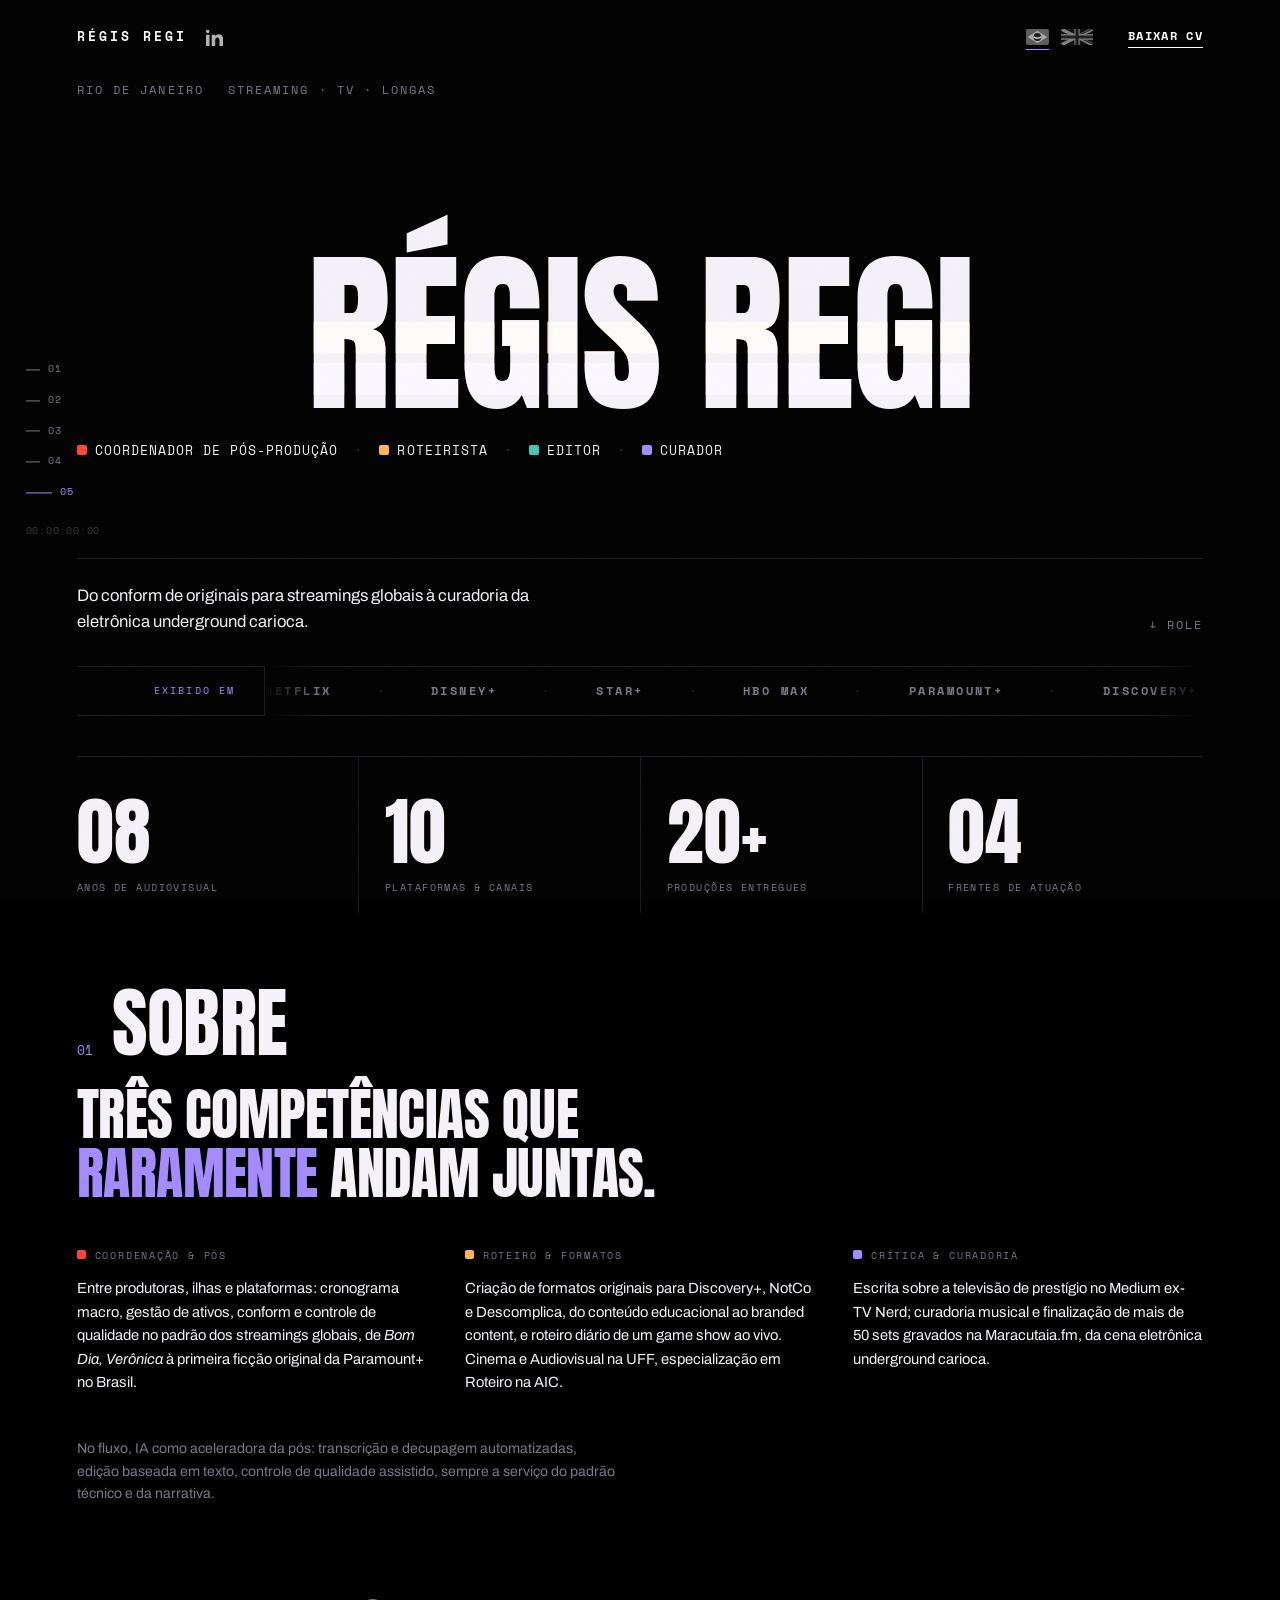
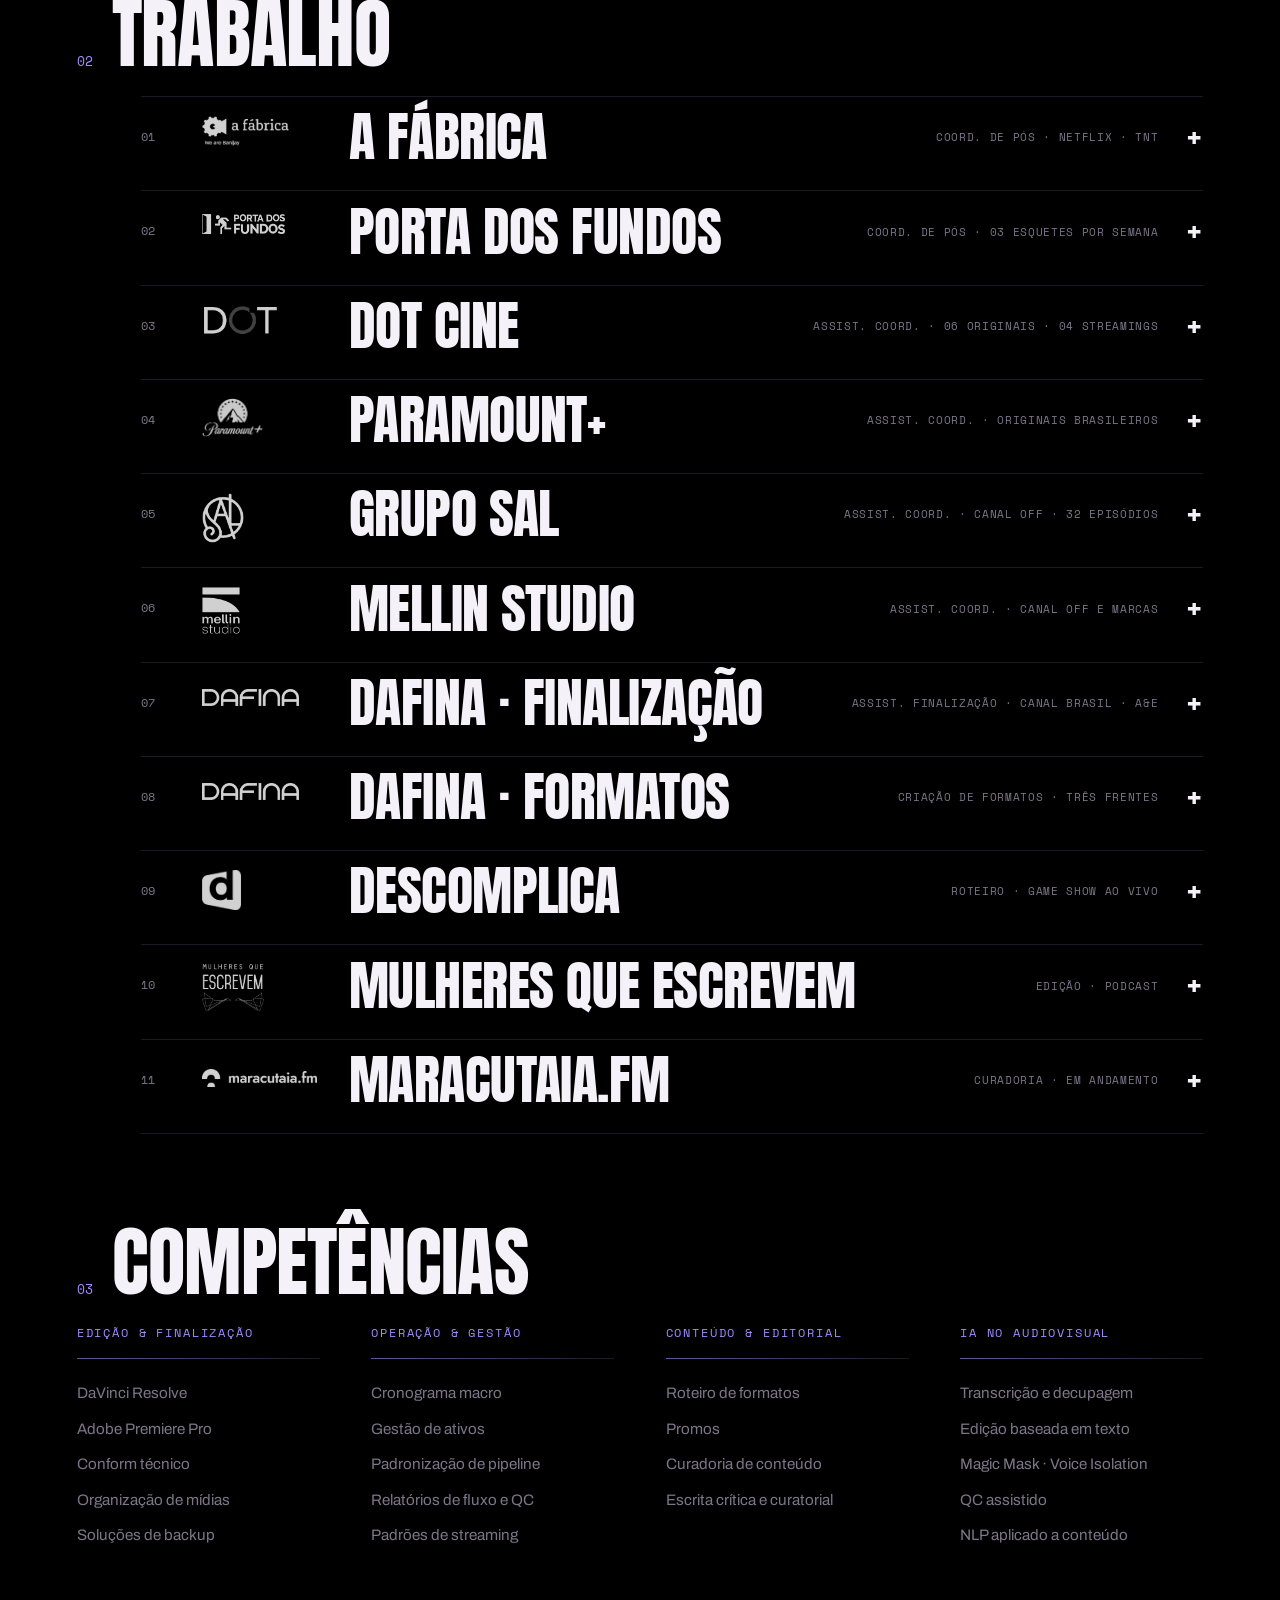
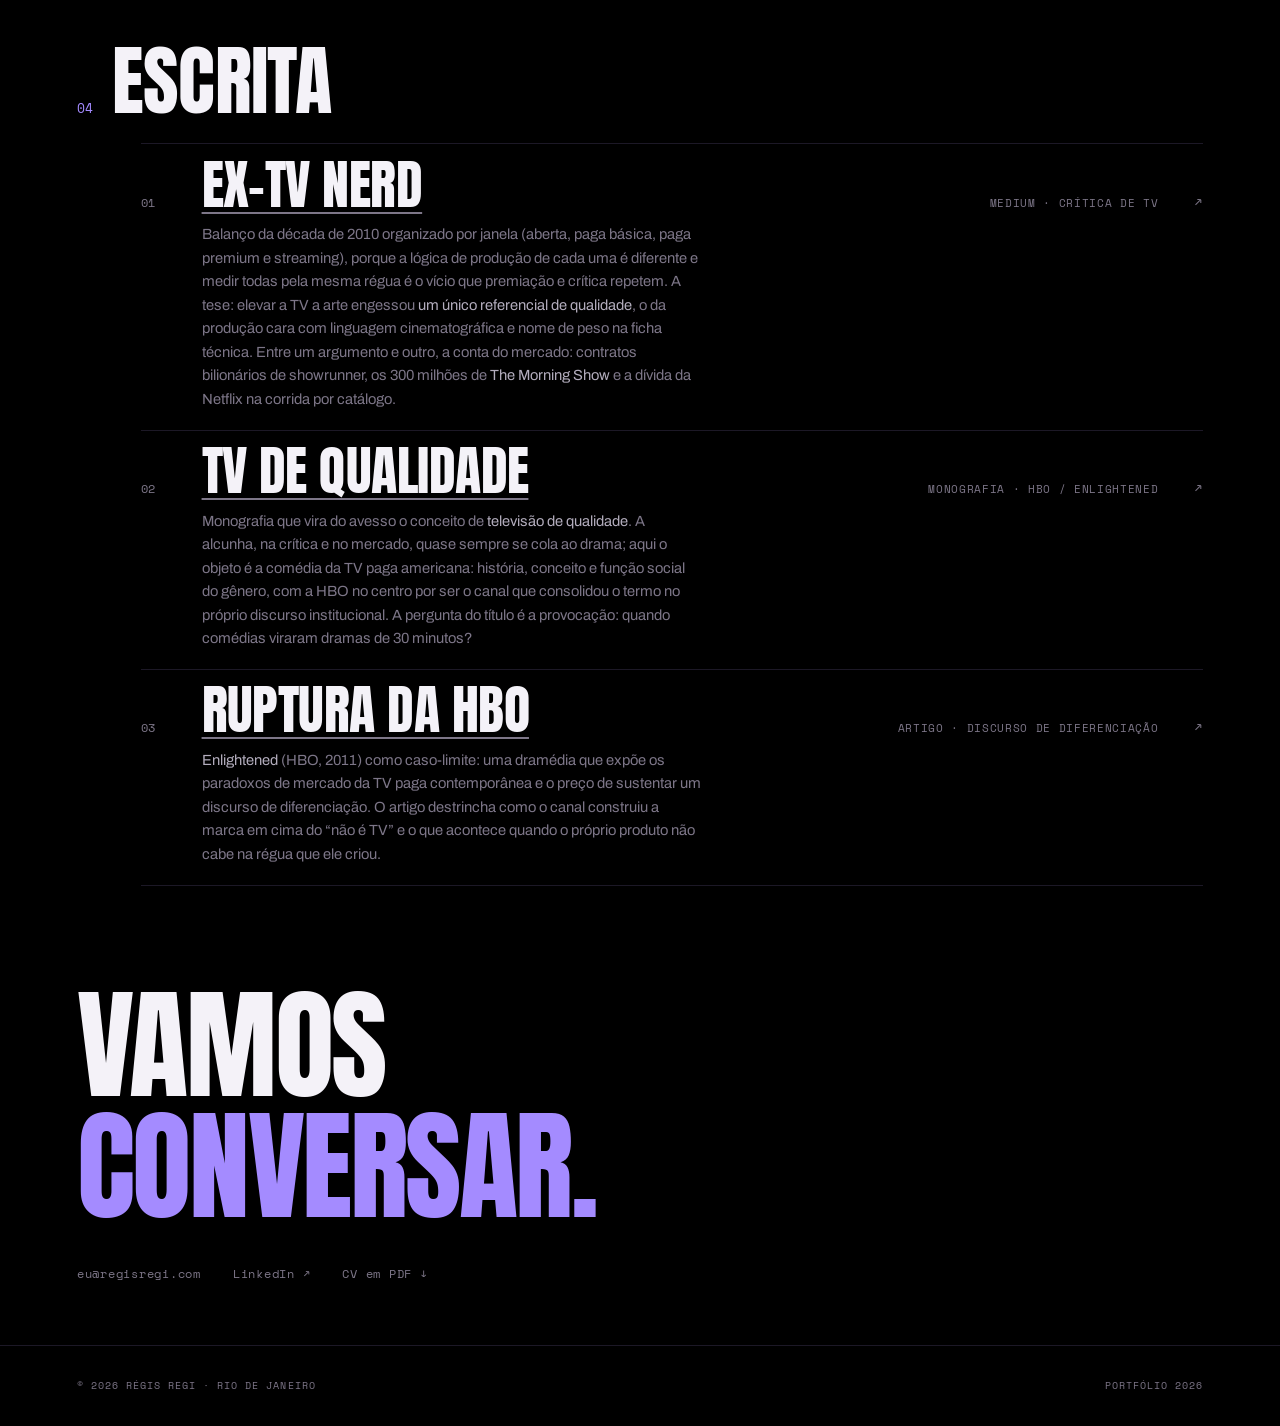
==== index.html @ 69f59828 "Créditos por título saem do site inteiro, celular incluído Segundo passo da decisão do dono: na publ" ====
<!DOCTYPE html>
<html lang="pt-BR">
<head>
  <meta charset="UTF-8">
  <meta name="viewport" content="width=device-width, initial-scale=1.0">
  <title>Régis Regi · Pós-Produção, Roteiro e Curadoria</title>
  <meta name="description" content="Régis Regi é coordenador de pós-produção, editor, roteirista e curador no Rio de Janeiro. Oito anos de audiovisual, com produções na Netflix, Disney+, Star+, HBO Max, Paramount+ e Porta dos Fundos.">
  <meta property="og:title" content="Régis Regi · Pós-Produção, Roteiro e Curadoria">
  <meta property="og:description" content="Oito anos de audiovisual entre streamings globais e projetos independentes. Coordenação de pós, roteiro de formatos, edição e curadoria.">
  <meta property="og:type" content="website">
  <meta property="og:url" content="https://regisregi.com/">
  <meta property="og:locale" content="pt_BR">
  <meta property="og:locale:alternate" content="en_US">
  <meta property="og:site_name" content="Régis Regi">
  <!-- Cartão social 1200x630 no desenho da casa (preto, nome em display, fio
       de acento, as quatro frentes). Absoluto e não relativo: quem consome
       og:image não resolve caminho relativo. A mesma imagem serve as duas
       línguas — é o nome, que não traduz. -->
  <meta property="og:image" content="https://regisregi.com/assets/og-regis-regi-2.jpg">
  <meta property="og:image:width" content="1200">
  <meta property="og:image:height" content="630">
  <meta property="og:image:alt" content="Régis Regi · coordenação de pós-produção, roteiro, edição e curadoria, Rio de Janeiro">
  <meta name="twitter:card" content="summary_large_image">
  <link rel="canonical" href="https://regisregi.com/">
  <link rel="alternate" hreflang="pt-BR" href="https://regisregi.com/">
  <link rel="alternate" hreflang="en" href="https://regisregi.com/en/">
  <link rel="alternate" hreflang="x-default" href="https://regisregi.com/">
  <meta name="theme-color" content="#000000">
  <link rel="icon" type="image/svg+xml" href="assets/favicon.svg">
  <link rel="preconnect" href="https://fonts.googleapis.com">
  <link rel="preconnect" href="https://fonts.gstatic.com" crossorigin>
  <link href="https://fonts.googleapis.com/css2?family=Anton&family=Archivo:wght@400;500;600;700&family=Space+Mono:wght@400;700&display=swap" rel="stylesheet">
  <link rel="stylesheet" href="css/tokens.css?v=16772c9d">
  <link rel="stylesheet" href="css/site.css?v=48ae9370">
  <!-- Google Analytics 4 (mesmo bloco em analise.html) -->
  <script async src="https://www.googletagmanager.com/gtag/js?id=G-R19SB2FGP1"></script>
  <script>
    window.dataLayer = window.dataLayer || [];
    function gtag(){dataLayer.push(arguments);}
    gtag('js', new Date());
    gtag('config', 'G-R19SB2FGP1');
  </script>
  <!-- Ficha de dados para os buscadores (schema.org). Não aparece na tela.
       @graph com três nós: o site, ESTA página e a pessoa.
       O @id da Person é o mesmo no en/index.html de propósito: diz ao Google
       que as duas páginas falam da mesma pessoa, e não de dois homônimos.
       Por isso Person.url é a home nas DUAS páginas — uma pessoa tem uma
       home só. Antes cada página declarava um url diferente sob o mesmo @id,
       e ao juntar os grafos saía uma pessoa com duas homepages em conflito.
       O que varia por página é mainEntityOfPage, que aponta para o nó WebPage
       local, e WebPage.about, que declara de quem o documento trata.
       inLanguage vive só no WebPage: no WebSite entraria em conflito entre os
       dois idiomas. Só afirmar aqui o que o site já afirma em texto. -->
  <script type="application/ld+json">
  {
    "@context": "https://schema.org",
    "@graph": [
      {
        "@type": "WebSite",
        "@id": "https://regisregi.com/#site",
        "url": "https://regisregi.com/",
        "name": "Régis Regi",
        "publisher": { "@id": "https://regisregi.com/#regis" }
      },
      {
        "@type": "WebPage",
        "@id": "https://regisregi.com/#pagina-pt",
        "url": "https://regisregi.com/",
        "name": "Régis Regi · Pós-Produção, Roteiro e Curadoria",
        "inLanguage": "pt-BR",
        "isPartOf": { "@id": "https://regisregi.com/#site" },
        "about": { "@id": "https://regisregi.com/#regis" }
      },
      {
        "@type": "Person",
        "@id": "https://regisregi.com/#regis",
        "name": "Régis Regi",
        "alternateName": "Regis Regi",
        "givenName": "Régis",
        "familyName": "Regi",
        "url": "https://regisregi.com/",
        "mainEntityOfPage": { "@id": "https://regisregi.com/#pagina-pt" },
        "email": "eu@regisregi.com",
        "jobTitle": ["Coordenador de Pós-Produção", "Roteirista", "Editor", "Curador"],
        "description": "Coordenador de pós-produção, roteirista, editor e curador no Rio de Janeiro, com oito anos de audiovisual entre streamings globais e projetos independentes.",
        "address": {
          "@type": "PostalAddress",
          "addressLocality": "Rio de Janeiro",
          "addressRegion": "RJ",
          "addressCountry": "BR"
        },
        "knowsLanguage": ["pt-BR", "en"],
        "knowsAbout": [
          "Pós-produção audiovisual",
          "Roteiro",
          "Edição",
          "Curadoria de conteúdo",
          "Crítica de televisão"
        ],
        "sameAs": [
          "https://www.linkedin.com/in/regisregi",
          "https://extvnerd.medium.com/"
        ]
      }
    ]
  }
  </script>
  <script>document.documentElement.classList.add("js")</script>
</head>
<body>
  <a class="skip" href="#trabalho">Pular para o trabalho</a>
  <div class="grain" aria-hidden="true"></div>

  <nav class="rail" aria-label="Índice de cenas">
    <a href="#sobre" data-sec="sobre">01</a>
    <a href="#trabalho" data-sec="trabalho">02</a>
    <a href="#competencias" data-sec="competencias">03</a>
    <a href="#escrita" data-sec="escrita">04</a>
    <a href="#contato" data-sec="contato">05</a>
    <!-- playhead: js/site.js faz o timecode correr com a rolagem -->
    <span class="rail-tc mono" aria-hidden="true">00:00:00:00</span>
  </nav>

  <header class="top">
    <div class="top-start">
      <a class="wm" href="#top">Régis Regi</a>
      <a class="social" href="https://www.linkedin.com/in/regisregi/" target="_blank" rel="noopener"><svg viewBox="0 0 24 24" aria-hidden="true" focusable="false"><path d="M4.98 3.5a2.5 2.5 0 1 1-5 0 2.5 2.5 0 0 1 5 0ZM5 8H0v16h5V8Zm7.98 0H8.02v16h4.97v-8.4c0-4.67 6.03-5.05 6.03 0V24h4.99V13.87c0-7.88-8.93-7.6-11.02-3.72V8Z"/></svg><span class="visually-hidden">LinkedIn de Régis Regi</span></a>
    </div>
    <div class="top-end">
      <!-- seletor de idioma: as duas bandeiras sempre na tela. Bandeira é
           país, não idioma — por isso cada botão leva o nome do idioma em
           texto para leitor de tela; o desenho é atalho visual, não a
           informação. -->
      <div class="lang" role="group" aria-label="Idioma"><span class="lang-bt is-on" aria-current="true"><svg class="flag" viewBox="0 0 30 21" aria-hidden="true" focusable="false"><rect width="30" height="21" fill="#009C3B"/><path d="M15 2.3 27.7 10.5 15 18.7 2.3 10.5Z" fill="#FFDF00"/><circle cx="15" cy="10.5" r="5.1" fill="#002776"/><clipPath id="bandeira-br"><circle cx="15" cy="10.5" r="5.1"/></clipPath><path d="M9 9.6Q15 14.6 21 9.6" fill="none" stroke="#fff" stroke-width="1.7" clip-path="url(#bandeira-br)"/></svg><span class="visually-hidden">Português · página atual</span></span><a class="lang-bt" href="en/" hreflang="en" lang="en"><svg class="flag" viewBox="0 0 60 30" aria-hidden="true" focusable="false"><clipPath id="bandeira-uk"><path d="M30 15h30v15zv15H30zH0V15zV0h30z"/></clipPath><path d="M0 0v30h60V0z" fill="#012169"/><path d="M0 0 60 30M60 0 0 30" stroke="#fff" stroke-width="6"/><path d="M0 0 60 30M60 0 0 30" clip-path="url(#bandeira-uk)" stroke="#C8102E" stroke-width="4"/><path d="M30 0v30M0 15h60" stroke="#fff" stroke-width="10"/><path d="M30 0v30M0 15h60" stroke="#C8102E" stroke-width="6"/></svg><span class="visually-hidden">English</span></a></div>
      <a class="cv" href="assets/RE_GIS_REGI_PORTFOLIO_CV_2026.pdf" download>Baixar CV</a>
    </div>
  </header>

  <main id="top">

    <!-- HERO -->
    <section class="hero" aria-label="Abertura">
      <div class="hero-eyebrow">
        <span class="mono">Rio de Janeiro</span>
        <span class="mono">Streaming · TV · Longas</span>
      </div>
      <!-- o espaço entre os dois .ln é obrigatório e NÃO aparece na tela: os
           dois spans são display:block, então o nó de texto entre eles não é
           renderizado. Sem ele o texto extraído do h1 sai "RégisRegi", colado,
           e o buscador não encontra o nome próprio no título principal da
           página — que é o sinal mais forte que existe para quem procura por
           "Régis Regi". Vale para o h2 do contato pelo mesmo motivo. -->
      <h1 class="hero-name"><span class="ln" data-txt="Régis">Régis</span> <span class="ln" data-txt="Regi">Regi</span></h1>

      <p class="hero-roles">
        <span><span class="dot dot-coord" aria-hidden="true"></span>Coordenador de Pós-Produção</span>
        <span class="sep" aria-hidden="true">·</span>
        <span><span class="dot dot-roteiro" aria-hidden="true"></span>Roteirista</span>
        <span class="sep" aria-hidden="true">·</span>
        <span><span class="dot dot-edicao" aria-hidden="true"></span>Editor</span>
        <span class="sep" aria-hidden="true">·</span>
        <span><span class="dot dot-curadoria" aria-hidden="true"></span>Curador</span>
      </p>

      <div class="hero-foot">
        <p>Do conform de originais para streamings globais à curadoria da eletrônica underground carioca.</p>
        <span class="mono hero-scroll">↓ Role</span>
      </div>

      <div class="marcas">
        <span class="marcas-rot" aria-hidden="true">Exibido em</span>
        <div class="marcas-faixa">
          <!-- cada canal leva à subseção de Trabalho mais relevante para ele:
               data-alvo é o id do painel, e js/site.js abre a linha e rola até
               lá. Sem JS o href leva à seção de Trabalho inteira, degradação
               honesta. Os quatro streamings globais caem no painel da DOT,
               que é o trabalho de originais para essas plataformas. A cópia
               do laço é decorativa (aria-hidden) e sai do teclado com
               tabindex="-1", senão o Tab visitaria cada canal duas vezes. -->
          <div class="marcas-trilho" role="list" aria-label="Plataformas e canais onde o trabalho foi exibido">
            <ul>
              <li><a href="#trabalho" data-alvo="p-dot">Netflix</a></li><li><a href="#trabalho" data-alvo="p-dot">Disney+</a></li><li><a href="#trabalho" data-alvo="p-dot">Star+</a></li><li><a href="#trabalho" data-alvo="p-dot">HBO Max</a></li><li><a href="#trabalho" data-alvo="p-para">Paramount+</a></li>
              <li><a href="#trabalho" data-alvo="p-dafinaf">Discovery+</a></li><li><a href="#trabalho" data-alvo="p-dafinae">A&amp;E</a></li><li><a href="#trabalho" data-alvo="p-dafinae">Canal Brasil</a></li><li><a href="#trabalho" data-alvo="p-mellin">Canal OFF</a></li><li><a href="#trabalho" data-alvo="p-fabrica">TNT</a></li><li><a href="#trabalho" data-alvo="p-porta">Porta dos Fundos</a></li>
            </ul>
            <ul aria-hidden="true">
              <li><a href="#trabalho" data-alvo="p-dot" tabindex="-1">Netflix</a></li><li><a href="#trabalho" data-alvo="p-dot" tabindex="-1">Disney+</a></li><li><a href="#trabalho" data-alvo="p-dot" tabindex="-1">Star+</a></li><li><a href="#trabalho" data-alvo="p-dot" tabindex="-1">HBO Max</a></li><li><a href="#trabalho" data-alvo="p-para" tabindex="-1">Paramount+</a></li>
              <li><a href="#trabalho" data-alvo="p-dafinaf" tabindex="-1">Discovery+</a></li><li><a href="#trabalho" data-alvo="p-dafinae" tabindex="-1">A&amp;E</a></li><li><a href="#trabalho" data-alvo="p-dafinae" tabindex="-1">Canal Brasil</a></li><li><a href="#trabalho" data-alvo="p-mellin" tabindex="-1">Canal OFF</a></li><li><a href="#trabalho" data-alvo="p-fabrica" tabindex="-1">TNT</a></li><li><a href="#trabalho" data-alvo="p-porta" tabindex="-1">Porta dos Fundos</a></li>
            </ul>
          </div>
        </div>
      </div>
    </section>

    <!-- ESTATÍSTICAS -->
    <div class="stats-band" aria-label="Panorama">
      <dl class="stats">
        <div class="stat"><dt>Anos de audiovisual</dt><dd>08</dd></div>
        <div class="stat"><dt>Plataformas &amp; canais</dt><dd>10</dd></div>
        <div class="stat"><dt>Produções entregues</dt><dd>20+</dd></div>
        <div class="stat"><dt>Frentes de atuação</dt><dd>04</dd></div>
      </dl>
    </div>

    <!-- 01 SOBRE -->
    <section id="sobre">
      <div class="head cut"><span class="n">01</span><h2>Sobre</h2></div>
      <div class="about cut">
        <p class="sobre-lede">Três competências que <em>raramente</em> andam juntas.</p>
        <div class="sobre-tres">
          <div class="sobre-bloco">
            <p class="sobre-rotulo"><span class="dot dot-coord" aria-hidden="true"></span>Coordenação &amp; pós</p>
            <p>Entre produtoras, ilhas e plataformas: cronograma macro, gestão de ativos, conform e controle de qualidade no padrão dos streamings globais, de <i>Bom Dia, Verônica</i> à primeira ficção original da Paramount+ no Brasil.</p>
          </div>
          <div class="sobre-bloco">
            <p class="sobre-rotulo"><span class="dot dot-roteiro" aria-hidden="true"></span>Roteiro &amp; formatos</p>
            <p>Criação de formatos originais para Discovery+, NotCo e Descomplica, do conteúdo educacional ao branded content, e roteiro diário de um game show ao vivo. Cinema e Audiovisual na UFF, especialização em Roteiro na AIC.</p>
          </div>
          <div class="sobre-bloco">
            <p class="sobre-rotulo"><span class="dot dot-curadoria" aria-hidden="true"></span>Crítica &amp; curadoria</p>
            <p>Escrita sobre a televisão de prestígio no Medium ex-TV Nerd; curadoria musical e finalização de mais de 50 sets gravados na Maracutaia.fm, da cena eletrônica underground carioca.</p>
          </div>
        </div>
        <p class="rest">No fluxo, IA como aceleradora da pós: transcrição e decupagem automatizadas, edição baseada em texto, controle de qualidade assistido, sempre a serviço do padrão técnico e da narrativa.</p>
      </div>
    </section>

    <!-- 02 TRABALHO -->
    <section id="trabalho">
      <div class="head cut"><span class="n">02</span><h2>Trabalho</h2></div>
      <ul class="work cut">

        <li class="row">
          <span class="row-idx">01</span>
          <span class="row-marca" style="--otica:.69" aria-hidden="true"><img src="assets/posters/marcas/a-fabrica.png" alt="" loading="lazy" decoding="async"></span>
          <button class="row-name" aria-expanded="false" aria-controls="p-fabrica">A Fábrica</button>
          <span class="row-meta">Coord. de Pós · Netflix · TNT</span>
          <span class="row-plus" aria-hidden="true"></span>
          <div class="panel" id="p-fabrica"><div><div class="panel-inner">
            <div class="peca">
              <span class="peca-indice" aria-hidden="true">01</span>
              <p class="peca-topo">Coordenação de pós · série e longas</p>
              <div class="peca-cabeca">
                <h3>Do cronograma<br>à entrega final</h3>
              </div>
              <div class="peca-corpo">
                <div class="peca-texto">
                  <p class="peca-lede">Coordenei o ciclo inteiro de pós de <strong>quatro produções</strong> entre série e longa, incluindo <strong>A Estranha na Cama</strong> (Netflix) e <strong>Galera FC</strong> (TNT), do planejamento à entrega final. Respondi pela viabilidade técnica e financeira de cada projeto: cronograma macro, orçamento, análise de desvio e realocação de recurso, com pipeline e gestão de ativos padronizados entre a produção executiva e as áreas técnicas.</p>
                  <ul class="peca-ficha">
                    <li><b>04</b> produções</li>
                    <li><b>Série</b> e longas</li>
                  </ul>
                </div>
                <div class="peca-visual">
                  <div class="sheet">
            <figure><a href="https://www.youtube.com/watch?v=bZp_isvYVZc" target="_blank" rel="noopener" data-embed="yt" data-id="bZp_isvYVZc"><img src="assets/posters/galera-fc.jpg" alt="Pôster de Galera FC" loading="lazy" decoding="async"></a><figcaption>Galera FC</figcaption></figure>
            <figure><a href="https://www.youtube.com/watch?v=LvlqcTjahDE" target="_blank" rel="noopener" data-embed="yt" data-id="LvlqcTjahDE"><img src="assets/posters/agentes-muito-especiais.jpg" alt="Pôster de Agentes Muito Especiais" loading="lazy" decoding="async"></a><figcaption>Agentes Muito Especiais</figcaption></figure>
            <figure class="mute"><img src="assets/posters/temporada-de-bonus.jpg" alt="Pôster de Temporada de Bônus" loading="lazy" decoding="async"><figcaption>Temporada de Bônus</figcaption></figure>
            <figure class="mute"><img src="assets/posters/a-estranha-na-cama.jpg" alt="Pôster de A Estranha na Cama" loading="lazy" decoding="async"><figcaption>A Estranha na Cama</figcaption></figure>
            </div>
                </div>
              </div>
            </div>
                </div>
              </div>
            </div>
          </div></div></div>
        </li>

        <li class="row">
          <span class="row-idx">02</span>
          <span class="row-marca" style="--otica:.65" aria-hidden="true"><img src="assets/posters/marcas/porta-dos-fundos.png" alt="" loading="lazy" decoding="async"></span>
          <button class="row-name" aria-expanded="false" aria-controls="p-porta">Porta dos Fundos</button>
          <span class="row-meta">Coord. de Pós · 03 esquetes por semana</span>
          <span class="row-plus" aria-hidden="true"></span>
          <div class="panel" id="p-porta"><div><div class="panel-inner">
            <div class="peca peca--lado">
              <span class="peca-indice" aria-hidden="true">02</span>
              <p class="peca-topo">Coordenação de pós-produção · humor semanal</p>
              <div class="peca-cabeca">
                <h3>Linha de produção<br>do humor</h3>
              </div>
              <div class="peca-corpo">
                <div class="peca-texto">
                  <p class="peca-lede">Conduzi a operação que colocava <strong>três esquetes novas no ar por semana</strong>, para múltiplas plataformas, em alta demanda e prazo crítico: <strong>edição, motion e finalização rodando em paralelo</strong>, alocação de horas por equipe e processo padronizado entre criação, produção e pós. Os relatórios de fluxo e de controle de qualidade que montei sustentaram as decisões de capacidade produtiva.</p>
                  <ul class="peca-ficha">
                    <li><b>03</b> entregas por semana</li>
                    <li><b>Multiplataforma</b></li>
                  </ul>
                </div>
                <div class="peca-visual">
                  <!-- televisão: o mesmo desenho do favicon (tubo com antenas)
                       virado moldura. A antena e o gabinete são pseudo-elementos;
                       o clique continua sendo o <a> de sempre, com data-embed. -->
                  <div class="tv">
                    <span class="tv-antena" aria-hidden="true"></span>
                    <figure class="tv-tubo">
                      <a href="https://www.youtube.com/watch?v=h26072NTKvQ" target="_blank" rel="noopener" data-embed="yt" data-id="h26072NTKvQ">
                        <img src="assets/posters/porta-esquete.jpg" alt="Frame da esquete Dia da Mulher, do Porta dos Fundos" loading="lazy" decoding="async">
                        <span class="tv-varre" aria-hidden="true"></span>
                        <span class="tv-play" aria-hidden="true"></span>
                      </a>
                      <figcaption><span class="tv-luz" aria-hidden="true"></span>Dia da Mulher<span class="tv-canal">No ar</span></figcaption>
                    </figure>
                  </div>
                </div>
              </div>
              <div class="peca-maquina">
                <ol class="peca-fluxo">
                    <li><span class="no" aria-hidden="true"></span><span>Roteiro</span></li>
                    <li><span class="no" aria-hidden="true"></span><span>Gravação</span></li>
                    <li><span class="no" aria-hidden="true"></span><span>Edição</span></li>
                    <li><span class="no" aria-hidden="true"></span><span>Pós</span></li>
                    <li><span class="no" aria-hidden="true"></span><span>No ar</span></li>
                  </ol>
              </div>
            </div>
          </div></div></div>
        </li>

        <li class="row">
          <span class="row-idx">03</span>
          <span class="row-marca" style="--otica:.73" aria-hidden="true"><img src="assets/posters/marcas/dot.png" alt="" loading="lazy" decoding="async"></span>
          <button class="row-name" aria-expanded="false" aria-controls="p-dot">DOT Cine</button>
          <span class="row-meta">Assist. Coord. · 06 originais · 04 streamings</span>
          <span class="row-plus" aria-hidden="true"></span>
          <div class="panel" id="p-dot"><div><div class="panel-inner">
            <div class="peca">
              <span class="peca-indice" aria-hidden="true">03</span>
              <p class="peca-topo">Assistência de coordenação · streamings globais</p>
              <div class="peca-cabeca">
                <h3>Originais para<br>streaming global</h3>
              </div>
              <div class="peca-corpo">
                <div class="peca-texto">
                  <p class="peca-lede">Geri o fluxo de materiais e entregáveis de <strong>seis produções</strong> para <strong>Netflix, Disney+, Star+ e HBO Max</strong>, sob padrão técnico internacional e prazo rígido. Fui a interlocução entre produtoras, ilhas de edição e plataformas, antecipando gargalo em projeto multiepisódico e respondendo pelo conform técnico de cada especificação.</p>
                  <ul class="peca-ficha">
                    <li><b>06</b> produções</li>
                    <li><b>04</b> plataformas globais</li>
                  </ul>
                </div>
                <div class="peca-visual">
                  <div class="sheet">
            <figure><a href="https://www.youtube.com/watch?v=4oDn5TBJA84" target="_blank" rel="noopener" data-embed="yt" data-id="4oDn5TBJA84"><img src="assets/posters/bom-dia-veronica.jpg" alt="Pôster de Bom Dia, Verônica" loading="lazy" decoding="async"></a><figcaption>Bom Dia, Verônica</figcaption></figure>
            <figure><a href="https://www.youtube.com/watch?v=q9xURvz3fCM" target="_blank" rel="noopener" data-embed="yt" data-id="q9xURvz3fCM"><img src="assets/posters/a-magia-de-aruna.jpg" alt="Pôster de A Magia de Aruna" loading="lazy" decoding="async"></a><figcaption>A Magia de Aruna</figcaption></figure>
            <figure><a href="https://www.youtube.com/watch?v=isSQESXVgQ4" target="_blank" rel="noopener" data-embed="yt" data-id="isSQESXVgQ4"><img src="assets/posters/desejos-sa.jpg" alt="Pôster de Desejos S.A." loading="lazy" decoding="async"></a><figcaption>Desejos S.A.</figcaption></figure>
            <figure><a href="https://www.youtube.com/watch?v=HggZDpcmeO4" target="_blank" rel="noopener" data-embed="yt" data-id="HggZDpcmeO4"><img src="assets/posters/o-lado-bom-de-ser-traida.jpg" alt="Pôster de O Lado Bom de Ser Traída" loading="lazy" decoding="async"></a><figcaption>O Lado Bom de Ser Traída</figcaption></figure>
            <figure><a href="https://www.youtube.com/watch?v=TDi4yirmR00" target="_blank" rel="noopener" data-embed="yt" data-id="TDi4yirmR00"><img src="assets/posters/luva-de-pedreiro.jpg" alt="Pôster de Luva de Pedreiro" loading="lazy" decoding="async"></a><figcaption>Luva de Pedreiro</figcaption></figure>
            <figure><a href="https://www.youtube.com/watch?v=zvDnxmhlc9Y" target="_blank" rel="noopener" data-embed="yt" data-id="zvDnxmhlc9Y"><img src="assets/posters/isabella-o-caso-nardoni.jpg" alt="Pôster de Isabella: o Caso Nardoni" loading="lazy" decoding="async"></a><figcaption>Isabella: o Caso Nardoni</figcaption></figure>
            </div>
                </div>
              </div>
            </div>
                </div>
              </div>
            </div>
          </div></div></div>
        </li>

        <li class="row">
          <span class="row-idx">04</span>
          <span class="row-marca" style="--otica:.89" aria-hidden="true"><img src="assets/posters/marcas/paramount.png" alt="" loading="lazy" decoding="async"></span>
          <button class="row-name" aria-expanded="false" aria-controls="p-para">Paramount+</button>
          <span class="row-meta">Assist. Coord. · originais brasileiros</span>
          <span class="row-plus" aria-hidden="true"></span>
          <div class="panel" id="p-para"><div><div class="panel-inner">
            <div class="peca">
              <span class="peca-indice" aria-hidden="true">04</span>
              <p class="peca-topo">Assistência de coordenação · originais brasileiros</p>
              <div class="peca-cabeca">
                <h3>A primeira ficção<br>original da Paramount+</h3>
              </div>
              <div class="peca-corpo">
                <div class="peca-texto">
                  <p class="peca-lede">Em <strong>As Seguidoras</strong>, primeira produção original de ficção da Paramount+ no Brasil, conformei materiais em todas as etapas da pós e supervisionei a criação e a integração das telas de dispositivos, elemento dramático central da série. Em <strong>Coração Suburbano</strong>, documental estrelado por Rafael Portugal, organizei e conformei materiais e padronizei as entregas dentro do prazo da plataforma.</p>
                  <ul class="peca-ficha">
                    <li><b>02</b> produções</li>
                    <li><b>Paramount+</b> Brasil</li>
                  </ul>
                </div>
                <div class="peca-visual">
                  <div class="sheet">
            <figure><a href="https://www.youtube.com/watch?v=8ZNqLAqp_Y8" target="_blank" rel="noopener" data-embed="yt" data-id="8ZNqLAqp_Y8"><img src="assets/posters/as-seguidoras.jpg" alt="Pôster de As Seguidoras" loading="lazy" decoding="async"></a><figcaption>As Seguidoras</figcaption></figure>
            <figure><a href="https://www.youtube.com/watch?v=HC9PjbCKTT0" target="_blank" rel="noopener" data-embed="yt" data-id="HC9PjbCKTT0"><img src="assets/posters/coracao-suburbano.jpg" alt="Pôster de Coração Suburbano" loading="lazy" decoding="async"></a><figcaption>Coração Suburbano</figcaption></figure>
            </div>
                </div>
              </div>
            </div>
                </div>
              </div>
            </div>
          </div></div></div>
        </li>

        <li class="row">
          <span class="row-idx">05</span>
          <span class="row-marca" style="--otica:1.15" aria-hidden="true"><img src="assets/posters/marcas/grupo-sal.png" alt="" loading="lazy" decoding="async"></span>
          <button class="row-name" aria-expanded="false" aria-controls="p-gruposal">Grupo Sal</button>
          <span class="row-meta">Assist. Coord. · Canal OFF · 32 episódios</span>
          <span class="row-plus" aria-hidden="true"></span>
          <div class="panel" id="p-gruposal"><div><div class="panel-inner">
            <div class="peca">
              <span class="peca-indice" aria-hidden="true">05</span>
              <p class="peca-topo">Assistência de coordenação · Canal OFF</p>
              <div class="peca-cabeca">
                <h3>Episódio a episódio,<br>no padrão do canal</h3>
              </div>
              <div class="peca-corpo">
                <div class="peca-texto">
                  <p class="peca-lede">Organizei e supervisionei a pós de <strong>quatro séries do Canal OFF</strong>, 32 episódios entre documental e lifestyle, alinhando prazo, equipe e entrega ao padrão do canal e sustentando a coesão técnica e narrativa episódio a episódio.</p>
                  <ul class="peca-ficha">
                    <li><b>04</b> séries do Canal OFF</li>
                    <li><b>32</b> episódios</li>
                  </ul>
                </div>
                <div class="peca-visual">
                  <div class="sheet">
            <figure><a href="https://www.instagram.com/reel/DCkTfXAx_Wl/" target="_blank" rel="noopener" data-embed="ig" data-id="reel/DCkTfXAx_Wl"><img src="assets/posters/e-tudo-delas.jpg" alt="Pôster de É Tudo Delas" loading="lazy" decoding="async"></a><figcaption>É Tudo Delas</figcaption></figure>
            <figure><a href="https://www.instagram.com/p/DPMf_8aDmNV/" target="_blank" rel="noopener" data-embed="ig" data-id="p/DPMf_8aDmNV"><img src="assets/posters/ninguem-me-domina.jpg" alt="Pôster de Ninguém Me Domina" loading="lazy" decoding="async"></a><figcaption>Ninguém Me Domina</figcaption></figure>
            <figure><a href="https://www.instagram.com/mellinstudio.br/reel/DPkCyBqEtCL/" target="_blank" rel="noopener" data-embed="ig" data-id="reel/DPkCyBqEtCL"><img src="assets/posters/historias-do-coletivo.jpg" alt="Pôster de Histórias do Coletivo" loading="lazy" decoding="async"></a><figcaption>Histórias do Coletivo</figcaption></figure>
            <figure><a href="https://www.instagram.com/p/DQEdCi7jiX0/" target="_blank" rel="noopener" data-embed="ig" data-id="p/DQEdCi7jiX0"><img src="assets/posters/por-tras-do-desafio.jpg" alt="Pôster de Por Trás do Desafio" loading="lazy" decoding="async"></a><figcaption>Por Trás do Desafio</figcaption></figure>
            </div>
                </div>
              </div>
            </div>
                </div>
              </div>
            </div>
          </div></div></div>
        </li>

        <li class="row">
          <span class="row-idx">06</span>
          <span class="row-marca" style="--otica:1.08" aria-hidden="true"><img src="assets/posters/marcas/mellin.png" alt="" loading="lazy" decoding="async"></span>
          <button class="row-name" aria-expanded="false" aria-controls="p-mellin">Mellin Studio</button>
          <span class="row-meta">Assist. Coord. · Canal OFF e marcas</span>
          <span class="row-plus" aria-hidden="true"></span>
          <div class="panel" id="p-mellin"><div><div class="panel-inner">
            <div class="peca">
              <span class="peca-indice" aria-hidden="true">06</span>
              <p class="peca-topo">Assistência de coordenação de pós-produção · Canal OFF</p>
              <div class="peca-cabeca">
                <h3>Padrão de canal,<br>ritmo de agência</h3>
              </div>
              <div class="peca-corpo">
                <div class="peca-texto">
                  <p class="peca-lede">Respondi pelo fluxo de pós das séries documentais e dos programas lifestyle do <strong>Canal OFF</strong>: prazo, alocação de equipe e entrega dentro do padrão técnico do canal. Em paralelo, conduzi a edição e a finalização das campanhas da agência para <strong>Banco C6</strong>, <strong>Cerveja Praya</strong> e <strong>Brasil Surfe Clube</strong>, com gestão de ativos e controle de processo.</p>
                  <ul class="peca-ficha">
                    <li><b>Séries documentais</b> e lifestyle</li>
                    <li><b>Campanhas</b> de marca</li>
                  </ul>
                </div>
                <div class="peca-visual">
                  <!-- PROTÓTIPO: as três marcas como entregas em andamento, cada
                       uma com a régua de status da pós rodando embaixo, defasadas
                       de um terço de ciclo (css: .peca-entregas) -->
                  <div class="peca-entregas">
                    <p class="peca-entregas-cab"><span>Organização de fluxo</span><span><b>03</b> campanhas em paralelo</span></p>
                    <ul>
                      <li class="entrega" style="--f:0s">
                        <span class="entrega-palco"><span class="entrega-logo" role="img" aria-label="Banco C6" style="--logo:url('/assets/posters/marcas/c6.png');aspect-ratio:892/186"></span></span>
                        <span class="entrega-fila" aria-hidden="true"><b style="--k:0">Ingest</b><b style="--k:1">Conversão</b><b style="--k:2">Organização</b><b style="--k:3">Conform</b><b style="--k:4">V1</b><b style="--k:5">Aprovação</b><b class="final">Online</b></span>
                      </li>
                      <li class="entrega alta" style="--f:-4s">
                        <span class="entrega-palco"><span class="entrega-logo" role="img" aria-label="Cerveja Praya" style="--logo:url('/assets/posters/marcas/praya.png');aspect-ratio:262/320"></span></span>
                        <span class="entrega-fila" aria-hidden="true"><b style="--k:0">Ingest</b><b style="--k:1">Conversão</b><b style="--k:2">Organização</b><b style="--k:3">Conform</b><b style="--k:4">V1</b><b style="--k:5">Aprovação</b><b class="final">Online</b></span>
                      </li>
                      <li class="entrega alta" style="--f:-8s">
                        <span class="entrega-palco"><span class="entrega-logo" role="img" aria-label="Brasil Surfe Clube" style="--logo:url('/assets/posters/marcas/bsc.png');aspect-ratio:488/320"></span></span>
                        <span class="entrega-fila" aria-hidden="true"><b style="--k:0">Ingest</b><b style="--k:1">Conversão</b><b style="--k:2">Organização</b><b style="--k:3">Conform</b><b style="--k:4">V1</b><b style="--k:5">Aprovação</b><b class="final">Online</b></span>
                      </li>
                    </ul>
                  </div>
                </div>
              </div>
            </div>
          </div></div></div>
        </li>

        <li class="row">
          <span class="row-idx">07</span>
          <span class="row-marca" style="--otica:.76" aria-hidden="true"><img src="assets/posters/marcas/dafina.png" alt="" loading="lazy" decoding="async"></span>
          <button class="row-name" aria-expanded="false" aria-controls="p-dafinae">Dafina · Finalização</button>
          <span class="row-meta">Assist. Finalização · Canal Brasil · A&amp;E</span>
          <span class="row-plus" aria-hidden="true"></span>
          <div class="panel" id="p-dafinae"><div><div class="panel-inner">
            <div class="peca">
              <span class="peca-indice" aria-hidden="true">07</span>
              <p class="peca-topo">Assistência de finalização e roteiro · Canal Brasil e A&amp;E</p>
              <div class="peca-cabeca">
                <h3>Finalização técnica,<br>refino de roteiro</h3>
              </div>
              <div class="peca-corpo">
                <div class="peca-texto">
                  <p class="peca-lede">Nas séries <strong>302</strong> e <strong>502</strong>, do Canal Brasil, preparei e finalizei tecnicamente os episódios sustentando a consistência visual e narrativa entre temporadas, e escrevi promos e conteúdo digital para redes. Em <strong>Era de Ouro</strong>, da A&amp;E, apoiei a finalização e colaborei no refinamento de roteiro e edição em parceria com o Omelete.</p>
                  <ul class="peca-ficha">
                    <li><b>03</b> produções</li>
                    <li><b>Canal Brasil</b> · A&amp;E</li>
                  </ul>
                </div>
                <div class="peca-visual">
                  <div class="sheet">
            <figure><a href="https://www.youtube.com/playlist?list=PLeN4eLs3ScfCBxwSvJLfvS7eYRyJUZ6id" target="_blank" rel="noopener" data-embed="yt-list" data-id="PLeN4eLs3ScfCBxwSvJLfvS7eYRyJUZ6id" data-start="0"><img src="assets/posters/serie-302.jpg" alt="Pôster de Série 302" loading="lazy" decoding="async"></a><figcaption>Série 302</figcaption></figure>
            <figure><a href="https://www.youtube.com/playlist?list=PLeN4eLs3ScfCBxwSvJLfvS7eYRyJUZ6id" target="_blank" rel="noopener" data-embed="yt-list" data-id="PLeN4eLs3ScfCBxwSvJLfvS7eYRyJUZ6id" data-start="3"><img src="assets/posters/serie-502.jpg" alt="Pôster de Série 502" loading="lazy" decoding="async"></a><figcaption>Série 502</figcaption></figure>
            <figure><a href="https://www.youtube.com/playlist?list=PLeN4eLs3ScfCU5ZhM3XQBPJQpcydHrGg6" target="_blank" rel="noopener" data-embed="yt-list" data-id="PLeN4eLs3ScfCU5ZhM3XQBPJQpcydHrGg6"><img src="assets/posters/era-de-ouro.jpg" alt="Pôster de Era de Ouro: O Nascimento dos Super-Heróis" loading="lazy" decoding="async"></a><figcaption>Era de Ouro</figcaption></figure>
            </div>
                </div>
              </div>
            </div>
                </div>
              </div>
            </div>
          </div></div></div>
        </li>

        <li class="row">
          <span class="row-idx">08</span>
          <span class="row-marca" style="--otica:.76" aria-hidden="true"><img src="assets/posters/marcas/dafina.png" alt="" loading="lazy" decoding="async"></span>
          <button class="row-name" aria-expanded="false" aria-controls="p-dafinaf">Dafina · Formatos</button>
          <span class="row-meta">Criação de formatos · três frentes</span>
          <span class="row-plus" aria-hidden="true"></span>
          <div class="panel" id="p-dafinaf"><div><div class="panel-inner">
            <div class="peca">
              <span class="peca-indice" aria-hidden="true">08</span>
              <p class="peca-topo">Roteiro de formatos · Discovery+, NotCo e Descomplica</p>
              <div class="peca-cabeca">
                <h3><em>Três</em> frentes,<br>três públicos</h3>
              </div>
              <div class="peca-corpo">
                <div class="peca-texto">
                  <p class="peca-lede">Na mesma produtora onde comecei na assistência de finalização, passei a desenvolver e escrever formatos originais em três frentes, cada uma com público e régua editorial diferentes: conteúdo pedagógico com meta de retenção no <strong>Descomplica</strong>, narrativa de marca na <strong>NotCo</strong> e expansão de portfólio digital no <strong>Discovery+</strong>.</p>
                  <ul class="peca-ficha">
                    <li><b>Desenvolvimento</b> e roteiro</li>
                    <li><b>03</b> frentes</li>
                  </ul>
                </div>
                <div class="peca-visual">
                  <ul class="peca-frentes">
                    <li>
                      <span class="num" aria-hidden="true">01</span>
                      <img src="assets/posters/marcas/descomplica.png" alt="Descomplica" loading="lazy" decoding="async">
                      <span class="fio" aria-hidden="true"></span>
                      <b>Descomplica</b>
                      <p>Conteúdo pedagógico traduzido em linguagem audiovisual, com foco na retenção do público estudantil.</p>
                    </li>
                    <li>
                      <span class="num" aria-hidden="true">02</span>
                      <img src="assets/posters/marcas/notco.png" alt="NotCo" loading="lazy" decoding="async">
                      <span class="fio" aria-hidden="true"></span>
                      <b>NotCo</b>
                      <p>Alimentação, tecnologia e branding articulados numa única narrativa de marca.</p>
                    </li>
                    <li>
                      <span class="num" aria-hidden="true">03</span>
                      <img src="assets/posters/marcas/discovery.png" alt="Discovery+" loading="lazy" decoding="async">
                      <span class="fio" aria-hidden="true"></span>
                      <b>Discovery+</b>
                      <p>Formatos alinhados à linha editorial do canal dentro do ambiente de streaming.</p>
                    </li>
                  </ul>
                </div>
              </div>
            </div>
          </div></div></div>
        </li>

        <li class="row">
          <span class="row-idx">09</span>
          <span class="row-marca" style="--otica:.94" aria-hidden="true"><img src="assets/posters/marcas/descomplica.png" alt="" loading="lazy" decoding="async"></span>
          <button class="row-name" aria-expanded="false" aria-controls="p-desco">Descomplica</button>
          <span class="row-meta">Roteiro · game show ao vivo</span>
          <span class="row-plus" aria-hidden="true"></span>
          <div class="panel" id="p-desco"><div><div class="panel-inner">
            <div class="peca">
              <span class="peca-indice" aria-hidden="true">09</span>
              <p class="peca-topo">Roteiro diário · game show ao vivo</p>
              <div class="peca-cabeca">
                <h3>Dez segundos<br>para responder</h3>
              </div>
              <div class="peca-corpo">
                <div class="peca-texto">
                  <p class="peca-lede">Escrevi o <strong>Dez Segundos</strong> todo dia: dez perguntas, dez segundos por resposta, três alternativas. Estrutura de episódio, questões e interações desenhadas para o ritmo do ao vivo e para transformar conteúdo de estudo em entretenimento na reta final do ENEM.</p>
                  <ul class="peca-ficha">
                    <li><b>Ao vivo</b> às 21h, todo dia</li>
                    <li><b>Níveis</b> 01 › 05</li>
                  </ul>
                  <a class="peca-cta" href="https://www.techtudo.com.br/dicas-e-tutoriais/2019/10/temas-que-podem-cair-no-enem-2019-estude-no-10-segundos-do-descomplica.ghtml" target="_blank" rel="noopener" data-embed="off">Ler sobre o formato <span aria-hidden="true">↗</span></a>
                </div>
                <div class="peca-visual">
                  <ul class="peca-crono" aria-hidden="true">
                    <li><i></i><span>10</span></li>
                    <li><i></i><span>09</span></li>
                    <li><i></i><span>08</span></li>
                    <li><i></i><span>07</span></li>
                    <li><i></i><span>06</span></li>
                    <li><i></i><span>05</span></li>
                    <li><i></i><span>04</span></li>
                    <li><i></i><span>03</span></li>
                    <li><i></i><span>02</span></li>
                    <li><i></i><span>01</span></li>
                  </ul>
                </div>
              </div>
            </div>
          </div></div></div>
        </li>

        <li class="row">
          <span class="row-idx">10</span>
          <span class="row-marca" style="--otica:1.08" aria-hidden="true"><img src="assets/posters/marcas/mqe.png" alt="" loading="lazy" decoding="async"></span>
          <button class="row-name" aria-expanded="false" aria-controls="p-mqe">Mulheres que Escrevem</button>
          <span class="row-meta">Edição · podcast</span>
          <span class="row-plus" aria-hidden="true"></span>
          <div class="panel" id="p-mqe"><div><div class="panel-inner">
            <div class="peca">
              <span class="peca-indice" aria-hidden="true">10</span>
              <p class="peca-topo">Edição e finalização · podcast literário</p>
              <!-- cabeça no padrão global: título primeiro, marca depois -->
              <div class="peca-cabeca">
                <h3>Quatro anos<br>de escuta</h3>
              </div>
              <div class="peca-corpo">
                <div class="peca-texto">
                  <p class="peca-lede">Editei e finalizei os episódios por <strong>mais de quatro anos</strong>, construindo a identidade sonora do podcast e mantendo o mesmo padrão de escuta entre as temporadas, num projeto dedicado a vozes femininas na literatura.</p>
                  <ul class="peca-ficha">
                    <li><b>Podcast literário</b> independente</li>
                    <li>Mais de <b>04</b> anos no ar</li>
                  </ul>
                  <a class="peca-cta" href="https://open.spotify.com/show/4OuDUFi718AIknjXnDNmoF" target="_blank" rel="noopener" data-embed="sp-show" data-id="4OuDUFi718AIknjXnDNmoF">Ouvir o podcast <span aria-hidden="true">↗</span></a>
                </div>
                <div class="peca-visual">
                  <div class="peca-onda" aria-hidden="true">
                  <i style="height:26%;--i:0"></i>
                  <i style="height:34%;--i:1"></i>
                  <i style="height:23%;--i:2"></i>
                  <i style="height:28%;--i:3"></i>
                  <i style="height:40%;--i:4"></i>
                  <i style="height:13%;--i:5"></i>
                  <i style="height:17%;--i:6"></i>
                  <i style="height:45%;--i:7"></i>
                  <i style="height:50%;--i:8"></i>
                  <i style="height:11%;--i:9"></i>
                  <i style="height:50%;--i:10"></i>
                  <i style="height:49%;--i:11"></i>
                  <i style="height:68%;--i:12"></i>
                  <i style="height:44%;--i:13"></i>
                  <i style="height:16%;--i:14"></i>
                  <i style="height:60%;--i:15"></i>
                  <i style="height:66%;--i:16"></i>
                  <i style="height:83%;--i:17"></i>
                  <i style="height:25%;--i:18"></i>
                  <i style="height:84%;--i:19"></i>
                  <i style="height:46%;--i:20"></i>
                  <i class="acesa" style="height:58%;--i:21"></i>
                  <i class="acesa" style="height:96%;--i:22"></i>
                  <i class="acesa" style="height:27%;--i:23"></i>
                  <i class="acesa" style="height:13%;--i:24"></i>
                  <i class="acesa" style="height:38%;--i:25"></i>
                  <i class="acesa" style="height:49%;--i:26"></i>
                  <i class="acesa" style="height:70%;--i:27"></i>
                  <i style="height:52%;--i:28"></i>
                  <i style="height:26%;--i:29"></i>
                  <i style="height:15%;--i:30"></i>
                  <i style="height:72%;--i:31"></i>
                  <i style="height:16%;--i:32"></i>
                  <i style="height:36%;--i:33"></i>
                  <i style="height:23%;--i:34"></i>
                  <i style="height:57%;--i:35"></i>
                  <i style="height:52%;--i:36"></i>
                  <i style="height:55%;--i:37"></i>
                  <i style="height:11%;--i:38"></i>
                  <i style="height:29%;--i:39"></i>
                  <i style="height:9%;--i:40"></i>
                  <i style="height:41%;--i:41"></i>
                  <i style="height:49%;--i:42"></i>
                  <i style="height:9%;--i:43"></i>
                  <i style="height:43%;--i:44"></i>
                  <i style="height:9%;--i:45"></i>
                </div>
                </div>
              </div>
            </div>
          </div></div></div>
        </li>


        <li class="row">
          <span class="row-idx">11</span>
          <span class="row-marca" style="--otica:.9" aria-hidden="true"><img src="assets/posters/marcas/maracutaia.png" alt="" loading="lazy" decoding="async"></span>
          <button class="row-name" aria-expanded="false" aria-controls="p-mara">Maracutaia.fm</button>
          <span class="row-meta">Curadoria · em andamento</span>
          <span class="row-plus" aria-hidden="true"></span>
          <div class="panel" id="p-mara"><div><div class="panel-inner">
            <div class="peca peca--lado">
              <span class="peca-indice" aria-hidden="true">11</span>
              <p class="peca-topo">Curadoria e audiovisual · cena eletrônica carioca</p>
              <div class="peca-cabeca">
                <h3>Sets<br>audiovisuais</h3>
              </div>
              <div class="peca-corpo">
                <div class="peca-texto">
                  <p class="peca-lede">Escolho os artistas, defino a linha estética de cada sessão e assino a edição e a finalização dos sets. Sessão a sessão, <strong>a mesma identidade</strong>, mais as peças promocionais que sustentam o alcance da marca.</p>
                  <ul class="peca-ficha">
                    <li><b>50+</b> sets gravados</li>
                    <li><b>Curadoria</b>, edição e finalização</li>
                    <li>Projeto <b>em andamento</b></li>
                  </ul>
                  <a class="playlist" href="https://www.youtube.com/playlist?list=PLeN4eLs3ScfDhsppcAUj3U6U7azva0Vye" target="_blank" rel="noopener" data-embed="yt-list" data-id="PLeN4eLs3ScfDhsppcAUj3U6U7azva0Vye">
                    <span class="playlist-marca" aria-hidden="true">◈</span>
                    <span class="playlist-corpo">
                      <span class="playlist-lema">No reino etéreo das ondas, Maracutaia ressoa</span>
                      <span class="playlist-rotulo">Playlist no YouTube</span>
                    </span>
                    <span class="playlist-seta" aria-hidden="true">↗</span>
                  </a>
                </div>
                <div class="peca-visual">
                  <ul class="peca-modulos">
                    <li>
                      <span class="mod"><img src="assets/posters/maracutaia/azo.jpg" alt="Azo em set gravado para a Maracutaia.fm" loading="lazy" decoding="async"></span>
                      <span><b>001</b> Azo</span>
                    </li>
                    <li>
                      <span class="mod padrao" aria-hidden="true"><img src="assets/posters/marcas/maracutaia-padrao.jpg" alt="" loading="lazy" decoding="async"></span>
                      <span><b>·</b> Identidade visual</span>
                    </li>
                    <li>
                      <span class="mod circ"><img src="assets/posters/maracutaia/caiao.jpg" alt="Caiao em set gravado para a Maracutaia.fm" loading="lazy" decoding="async"></span>
                      <span><b>002</b> Caiao</span>
                    </li>
                    <li>
                      <span class="mod arco"><img src="assets/posters/maracutaia/marta-supernova.jpg" alt="Marta Supernova em set gravado para a Maracutaia.fm" loading="lazy" decoding="async"></span>
                      <span><b>003</b> Marta Supernova</span>
                    </li>
                    <li>
                      <span class="mod violeta" aria-hidden="true"><img src="assets/posters/marcas/maracutaia-simbolo.png" alt="" loading="lazy" decoding="async"></span>
                      <span><b>·</b> maracutaia.fm</span>
                    </li>
                    <li>
                      <span class="mod dee"><img src="assets/posters/maracutaia/rafael-nao-existe.jpg" alt="Rafael Não Existe em set gravado para a Maracutaia.fm" loading="lazy" decoding="async"></span>
                      <span><b>004</b> Rafael Não Existe</span>
                    </li>
                  </ul>
                </div>
              </div>
              <div class="peca-rodape"><span>Sets gravados ao vivo</span><span><span class="acento">◆</span> no reino étereo das ondas, maracutaia ressoa</span></div>
            </div>
          </div></div></div>
        </li>
      </ul>
    </section>

    <!-- 03 COMPETÊNCIAS -->
    <section id="competencias">
      <div class="head cut"><span class="n">03</span><h2>Competências</h2></div>
      <div class="cols cut">
        <div class="col">
          <h3>Edição &amp; finalização</h3>
          <ul><li>DaVinci Resolve</li><li>Adobe Premiere Pro</li><li>Conform técnico</li><li>Organização de mídias</li><li>Soluções de backup</li></ul>
        </div>
        <div class="col">
          <h3>Operação &amp; gestão</h3>
          <ul><li>Cronograma macro</li><li>Gestão de ativos</li><li>Padronização de pipeline</li><li>Relatórios de fluxo e QC</li><li>Padrões de streaming</li></ul>
        </div>
        <div class="col">
          <h3>Conteúdo &amp; editorial</h3>
          <ul><li>Roteiro de formatos</li><li>Promos</li><li>Curadoria de conteúdo</li><li>Escrita crítica e curatorial</li></ul>
        </div>
        <div class="col">
          <h3>IA no audiovisual</h3>
          <ul><li>Transcrição e decupagem</li><li>Edição baseada em texto</li><li>Magic Mask · Voice Isolation</li><li>QC assistido</li><li>NLP aplicado a conteúdo</li></ul>
        </div>
      </div>
    </section>

    <!-- 04 ESCRITA -->
    <section id="escrita">
      <div class="head cut"><span class="n">04</span><h2>Escrita</h2></div>
      <ul class="work cut">
        <li class="row row-out">
          <a class="row-hit" href="https://extvnerd.medium.com/melhores-da-d%C3%A9cada-628cf13c935e" target="_blank" rel="noopener">
            <span class="row-idx" aria-hidden="true">01</span>
            <span class="row-name">Ex-TV Nerd</span>
            <span class="row-meta">Medium · crítica de TV</span>
            <span class="row-plus row-ext" aria-hidden="true"></span>
            <span class="visually-hidden">(abre em nova aba)</span>
          </a>
          <p class="row-sinopse">Balanço da década de 2010 organizado por janela (aberta, paga básica, paga premium e streaming), porque a lógica de produção de cada uma é diferente e medir todas pela mesma régua é o vício que premiação e crítica repetem. A tese: elevar a TV a arte engessou <em>um único referencial de qualidade</em>, o da produção cara com linguagem cinematográfica e nome de peso na ficha técnica. Entre um argumento e outro, a conta do mercado: contratos bilionários de showrunner, os 300 milhões de <em>The Morning Show</em> e a dívida da Netflix na corrida por catálogo.</p>
        </li>
        <li class="row row-out">
          <a class="row-hit" href="https://www.academia.edu/30951846/A_Televis%C3%A3o_de_Qualidade_e_a_Com%C3%A9dia_na_TV_Paga_Norte_Americana_Quando_com%C3%A9dias_se_tornaram_dramas_de_30_minutos" target="_blank" rel="noopener">
            <span class="row-idx" aria-hidden="true">02</span>
            <span class="row-name">TV de Qualidade</span>
            <span class="row-meta">Monografia · HBO / Enlightened</span>
            <span class="row-plus row-ext" aria-hidden="true"></span>
            <span class="visually-hidden">(abre em nova aba)</span>
          </a>
          <p class="row-sinopse">Monografia que vira do avesso o conceito de <em>televisão de qualidade</em>. A alcunha, na crítica e no mercado, quase sempre se cola ao drama; aqui o objeto é a comédia da TV paga americana: história, conceito e função social do gênero, com a HBO no centro por ser o canal que consolidou o termo no próprio discurso institucional. A pergunta do título é a provocação: quando comédias viraram dramas de 30 minutos?</p>
        </li>
        <li class="row row-out">
          <a class="row-hit" href="https://www.academia.edu/36102539/HBO_e_a_Ruptura_do_Discurso_de_Diferencia%C3%A7%C3%A3o_o_caso_Enlightened_" target="_blank" rel="noopener">
            <span class="row-idx" aria-hidden="true">03</span>
            <span class="row-name">Ruptura da HBO</span>
            <span class="row-meta">Artigo · discurso de diferenciação</span>
            <span class="row-plus row-ext" aria-hidden="true"></span>
            <span class="visually-hidden">(abre em nova aba)</span>
          </a>
          <p class="row-sinopse"><em>Enlightened</em> (HBO, 2011) como caso-limite: uma dramédia que expõe os paradoxos de mercado da TV paga contemporânea e o preço de sustentar um discurso de diferenciação. O artigo destrincha como o canal construiu a marca em cima do “não é TV” e o que acontece quando o próprio produto não cabe na régua que ele criou.</p>
        </li>
        <!-- Lab NLP fora do ar por ora. A página analise.html e o js/analise.js
             continuam no repositório; para religar, é só descomentar este bloco.
        <li class="row row-out">
          <a class="row-hit" href="analise.html">
            <span class="row-idx" aria-hidden="true">04</span>
            <span class="row-name">Lab NLP</span>
            <span class="row-meta">O Ex-TV Nerd sob análise</span>
            <span class="row-plus row-go" aria-hidden="true"></span>
          </a>
        </li>
        -->
      </ul>
    </section>

    <!-- 05 CONTATO -->
    <section class="end cut" id="contato">
      <h2 class="end-big"><span class="end-ln"><span>Vamos</span></span> <span class="end-ln"><span><a class="mail" href="mailto:eu@regisregi.com">conversar.</a></span></span></h2>
      <div class="end-links">
        <a href="mailto:eu@regisregi.com">eu@regisregi.com</a>
        <a href="https://www.linkedin.com/in/regisregi" target="_blank" rel="noopener">LinkedIn ↗</a>
        <a href="assets/RE_GIS_REGI_PORTFOLIO_CV_2026.pdf" download>CV em PDF ↓</a>
      </div>
    </section>

    <footer class="foot">
      <span>© 2026 Régis Regi · Rio de Janeiro</span>
      <span>Portfólio 2026</span>
    </footer>

  </main>

  <!-- SALA DE PROJEÇÃO. Casca vazia de propósito: o iframe do vídeo só nasce
       no clique e é arrancado no fechamento, então a página em repouso nunca
       carrega player nenhum. Todo texto de interface mora aqui, nunca no JS,
       porque este arquivo é o que existe em duas línguas. -->
  <dialog class="proj" id="proj" aria-modal="true" aria-labelledby="proj-title">
    <div class="proj-room" data-shape="wide">
      <header class="proj-head">
        <p class="proj-meta"><span class="proj-idx"></span><span class="proj-bar" aria-hidden="true">/</span><span class="proj-src"></span></p>
        <button type="button" class="proj-x" data-proj-close aria-label="Fechar a sala de projeção">&times;</button>
      </header>
      <div class="proj-stage">
        <div class="proj-frame"><div class="proj-slot"></div></div>
        <nav class="proj-list" hidden aria-label="Episódios desta produção">
          <p class="proj-list-cab">Episódios</p>
          <ol></ol>
        </nav>
      </div>
      <footer class="proj-foot">
        <h2 class="proj-title" id="proj-title"></h2>
        <p class="proj-exit">
          <span class="proj-nav" hidden>
            <button type="button" class="proj-step proj-prev" aria-label="Produção anterior"></button>
            <span class="proj-count" aria-hidden="true"></span>
            <button type="button" class="proj-step proj-next" aria-label="Próxima produção"></button>
          </span>
          <span class="proj-blind" hidden>Se o vídeo não aparecer, use o link ao lado.</span>
          <a class="proj-out" href="#" target="_blank" rel="noopener">Ver original &#8599;</a>
          <span class="proj-esc">ESC fecha</span>
        </p>
      </footer>
    </div>
    <div class="grain" aria-hidden="true"></div>
    <p class="proj-live visually-hidden" role="status" aria-live="polite"></p>
  </dialog>


  <!-- Faixas de cada playlist, extraídas uma vez da própria lista do
       YouTube e assadas aqui como conteúdo. Assim a sala monta o índice
       de episódios sem depender de chave de API nem de script externo em
       tempo de execução. Os títulos são os do YouTube, iguais nos dois
       idiomas por serem nome próprio do vídeo. -->
  <script type="application/json" id="proj-listas">
{
  "PLeN4eLs3ScfCBxwSvJLfvS7eYRyJUZ6id": [
    {
      "id": "PoORVh2NbRU",
      "t": "Mulheres debatem Maternidade no programa 302"
    },
    {
      "id": "kJvpYa33AzU",
      "t": "Superação de Trauma | 302"
    },
    {
      "id": "71WK16iJ8Ko",
      "t": "A Força de Arte para reconstrução | 302"
    },
    {
      "id": "0NoxG_Sm798",
      "t": "Série “502” debate Masculinidade Tóxica"
    },
    {
      "id": "MuNY8YgjTCo",
      "t": "502 | Preconceito"
    },
    {
      "id": "rCaAHeZkDzM",
      "t": "Os corpos masculinos e suas diferenças | 502"
    }
  ],
  "PLeN4eLs3ScfCU5ZhM3XQBPJQpcydHrGg6": [
    {
      "id": "XyPvu53zfd0",
      "t": "Batman e Superman: como nasceram os heróis | Ep. 1"
    },
    {
      "id": "Znmgo84NZQg",
      "t": "Capitão América contra o nazismo | Ep. 2"
    },
    {
      "id": "qZm2QDMg0FM",
      "t": "O terror invade o mundo dos heróis | Ep. 3"
    },
    {
      "id": "Q7eph1JPv7M",
      "t": "Batman, Superman e Mulher-Maravilha censurados | Ep. 4"
    }
  ],
  "PLeN4eLs3ScfDhsppcAUj3U6U7azva0Vye": [
    {
      "id": "QVwDrMQf7s4",
      "t": "Maracutaia.fm: Vidadura de Verão - AZO"
    },
    {
      "id": "rfs6wtfDgHk",
      "t": "Maracutaia.fm convida INVITT @casa33rio - Impulso 003"
    },
    {
      "id": "Dzkj0ccYLmU",
      "t": "Maracutaia.fm: Vidadura de Verão - Man From Rio"
    },
    {
      "id": "uRgnawN6uzc",
      "t": "Maracutaia.fm: Open Signal - Leo Janeiro"
    },
    {
      "id": "fNN-2GiPE0M",
      "t": "Drama EFX Openhouse Maracutaia.fm @casa33rio"
    },
    {
      "id": "u0Lxj6oraJk",
      "t": "Mateus tuK @ Maracutaia Profile 002 | @casa33rio Open House"
    },
    {
      "id": "Et_zgDgLtmE",
      "t": "Maracutaia.fm: Open Signal - Icehead"
    },
    {
      "id": "HtTxZIt9Y50",
      "t": "Impulso 001: Severinno - Maracutaia.fm"
    },
    {
      "id": "cNwymliP-zA",
      "t": "Miguel Arcanjo - Maracutaia.fm Openhouse @casa33rio"
    }
  ]
}
  </script>
  <script src="js/site.js?v=d9fec395"></script>
</body>
</html>
---- css/tokens.css ----
/* ============================================================
   RÉGIS REGI · portfólio — design tokens
   Preto absoluto, tipografia como imagem, um único acento.
   ============================================================ */

:root {
  /* superfícies e texto */
  --bg: #000000;      /* preto absoluto — a página é a sala escura */
  --ink: #f4f2f8;     /* texto principal */
  --dim: #7d7688;     /* texto de apoio, metadados */
  --line: #1c1826;    /* fios e divisores */

  /* acento — violeta, ÚNICA cor de interface.
     Usar apenas em: foco, hover, estado ativo, número de seção, e-mail. */
  --accent: #a48bff;

  /* cores de frente de atuação — IDENTIDADE (trilhas de NLE),
     usadas SOMENTE nos quatro pontos sob o nome. Não decorar com elas. */
  --coord: #ff4438;
  --roteiro: #ffb454;
  --edicao: #46c8b2;
  --curadoria: #a48bff;

  /* tipografia — display condensada + grotesca + mono técnica */
  --display: "Anton", "Arial Narrow", sans-serif;
  --body: "Archivo", "Helvetica Neue", sans-serif;
  --mono: "Space Mono", "Courier New", monospace;

  /* ritmo */
  --edge: clamp(1.5rem, 6vw, 6rem);   /* margem lateral única de toda a página */
  --ease: cubic-bezier(0.16, 1, 0.3, 1);
}
---- css/site.css ----
/* ============================================================
   RÉGIS REGI · portfólio minimalista
   Preto absoluto. O trabalho vira índice tipográfico gigante.
   Um único acento violeta. Movimento: um "corte" por bloco.
   Efeito assinatura: o nome entra letra a letra na abertura.
   ============================================================ */

*, *::before, *::after { box-sizing: border-box; }
html { scroll-behavior: smooth; }
body {
  margin: 0; background: var(--bg); color: var(--ink);
  font-family: var(--body); font-size: 1rem; line-height: 1.6;
  -webkit-font-smoothing: antialiased; overflow-x: hidden;
}
h1, h2, h3 { margin: 0; font-weight: 400; }
p { margin: 0; }
a { color: inherit; }
ul { margin: 0; padding: 0; list-style: none; }
dl, dt, dd { margin: 0; }
::selection { background: var(--accent); color: #000; }
:focus-visible { outline: 2px solid var(--accent); outline-offset: 3px; }

.skip {
  position: absolute; left: -999px; top: 0;
  background: var(--accent); color: #000;
  font-family: var(--mono); font-size: .8rem; padding: .5rem .9rem; z-index: 50;
}
.skip:focus { left: 8px; top: 8px; }

.mono {
  font-family: var(--mono); font-size: .72rem; letter-spacing: .18em;
  text-transform: uppercase; color: var(--dim);
}
.visually-hidden {
  position: absolute; width: 1px; height: 1px;
  overflow: hidden; clip: rect(0 0 0 0); white-space: nowrap;
}

.grain {
  position: fixed; inset: 0; z-index: 40; pointer-events: none; opacity: .03;
  background-image: url("data:image/svg+xml,%3Csvg xmlns='http://www.w3.org/2000/svg' width='140' height='140'%3E%3Cfilter id='n'%3E%3CfeTurbulence type='fractalNoise' baseFrequency='0.9' numOctaves='2'/%3E%3C/filter%3E%3Crect width='140' height='140' filter='url(%23n)'/%3E%3C/svg%3E");
}

/* ---------- rail de cena ---------- */
.rail {
  position: fixed; left: clamp(.75rem, 2vw, 1.6rem); top: 50%;
  transform: translateY(-50%); z-index: 30;
  display: flex; flex-direction: column; gap: .9rem;
}
.rail a {
  font-family: var(--mono); font-size: .64rem; letter-spacing: .1em;
  color: var(--dim); text-decoration: none; opacity: .5;
  transition: opacity .3s var(--ease), color .3s var(--ease);
}
.rail a::before {
  content: ""; display: inline-block; width: 14px; height: 1px;
  margin-right: .5rem; vertical-align: middle; background: currentColor;
  transition: width .3s var(--ease);
}
.rail a.on { opacity: 1; color: var(--accent); }
.rail a.on::before { width: 26px; }
/* playhead do rail: timecode que corre com a rolagem, 3px = 1 quadro a 24fps,
   pintado por js/site.js. O rail diz QUAL cena; o timecode dá a posição
   contínua na linha do tempo da página. Textura numérica no limiar da
   percepção periférica — opacity .45 de propósito, um ponto abaixo do resto
   do rail. Só aparece com .tc-vivo, classe que o MÓDULO põe no html ao
   armar de verdade — presença de JS não basta: boot em tela estreita ou
   com menos-movimento deixaria o span congelado em 00:00:00:00, peso
   morto. Falha sancionada é "timecode ausente", nunca "timecode parado".
   O reduce-motion o desliga no bloco do fim do arquivo. */
.rail-tc {
  display: none; font-size: .6rem; letter-spacing: .08em; color: var(--dim);
  font-variant-numeric: tabular-nums; margin-top: .5rem; opacity: .45;
}
.tc-vivo .rail-tc { display: block; }
@media (max-width: 860px) { .rail { display: none; } }

/* ---------- topo ---------- */
.top {
  position: fixed; top: 0; left: 0; right: 0; z-index: 30;
  display: flex; align-items: center; justify-content: space-between;
  padding: 1.4rem var(--edge);
  /* barra sólida atrás do cabeçalho (pedido do dono): antes o texto ficava
     legível por mix-blend-mode: difference, mas SOBRE o conteúdo, e ao
     rolar tudo se sobrepunha. Preto quase cheio + blur: em cima do fundo
     preto a barra desaparece (como deve), e quando pôster ou texto passa
     por baixo ela segura a leitura com vidro escuro, sem inversão. Quem
     não tem backdrop-filter fica com o rgba .88, que já cobre. */
  background: rgba(0, 0, 0, .88);
  -webkit-backdrop-filter: blur(14px); backdrop-filter: blur(14px);
}
.top .wm {
  font-family: var(--mono); font-weight: 700; font-size: .8rem;
  letter-spacing: .24em; text-transform: uppercase; color: #fff; text-decoration: none;
  /* o nome é assinatura: nunca quebra em duas linhas, nem na tela mais
     estreita — abaixo o letter-spacing cede antes de a palavra ceder */
  white-space: nowrap;
}
.top .cv {
  font-family: var(--mono); font-weight: 700; font-size: .72rem;
  letter-spacing: .12em; text-transform: uppercase; color: #fff;
  text-decoration: none; border-bottom: 1px solid #fff; padding-bottom: 2px;
}
/* seletor de idioma: as duas bandeiras sempre na tela, a da página atual
   acesa e com o fio de acento embaixo, a outra em meia-luz esperando o
   clique. Chip de raio 2px com fio interno branco a 18%: unifica as duas
   na mesma moldura, define a borda da verde e tira o ar de figurinha
   colada da inglesa, que é quase toda branca. Altura em clamp para ficar
   proporcional ao mono do cabeçalho, não maior que ele. */
/* dois grupos no topo: à esquerda o nome com o LinkedIn colado nele (o
   ícone pertence à assinatura, não à barra de ações), à direita idioma e
   CV. O gap da esquerda é menor de propósito — o ícone é aposto do nome,
   não item de lista. */
.top-start { display: flex; align-items: center; gap: clamp(.65rem, 1.8vw, 1rem); }
.top-end { display: flex; align-items: center; gap: clamp(1rem, 3vw, 2rem); }
.top .lang { display: flex; align-items: center; gap: .5rem; margin: 0; }
.top .lang-bt {
  display: inline-block; vertical-align: middle; position: relative;
  padding: .4rem .15rem; line-height: 0; text-decoration: none;
  transition: transform .25s var(--ease);
}
.top .lang-bt .flag {
  display: block; width: auto; height: clamp(13px, 1.5vw, 16px);
  border-radius: 2px; overflow: hidden;
  box-shadow: inset 0 0 0 1px rgba(255, 255, 255, .18);
  /* em repouso as duas ficam apagadas em cinza — cor de terceiro não
     compete com a paleta da casa; a cor cheia é recompensa do hover.
     Quem diz qual idioma está no ar é o fio de acento embaixo, não a
     saturação: por isso ele é obrigatório aqui. */
  filter: grayscale(1) opacity(.5);
  transition: filter .3s var(--ease);
}
/* a do idioma atual fica um degrau acima, ainda em cinza */
.top .lang-bt.is-on .flag { filter: grayscale(1) opacity(.8); }
/* fio de acento sob a bandeira da página atual: o mesmo gesto de estado
   ativo que o rail e a sala de projeção usam */
.top .lang-bt.is-on::after {
  content: ""; position: absolute; left: .15rem; right: .15rem; bottom: .12rem;
  height: 1px; background: var(--accent);
}
@media (hover: hover) and (pointer: fine) {
  /* cor cheia no hover, nas duas: a bandeira acende ao ser mirada */
  .top .lang-bt:hover .flag { filter: none; }
  .top a.lang-bt:hover { transform: translateY(-1px); }
}
.top .lang-bt:focus-visible .flag { filter: none; }
.top a.lang-bt:focus-visible { outline-offset: 4px; }
/* sem hover não há como revelar a cor: no toque as duas já entram
   coloridas, a inativa um pouco mais discreta */
@media (hover: none) {
  .top .lang-bt .flag { filter: opacity(.6); }
  .top .lang-bt.is-on .flag { filter: none; }
}
/* LinkedIn: marca de terceiro entra em BRANCO monocromático, a mesma regra
   que normaliza as logos dos clientes — o azul da marca sobre o preto
   quebraria a unidade e daria ar de botão de rede social colado. Altura um
   fio acima da bandeira para compensar o peso ótico do glifo vazado. */
.top .social {
  /* inline-block e não block: assim o ícone senta na MESMA LINHA do nome
     mesmo que o .top-start perca o display:flex (CSS velho em cache, por
     exemplo). O flex do grupo é refinamento, não requisito — sem ele o
     vertical-align segura o alinhamento. */
  display: inline-block; vertical-align: middle;
  padding: .4rem .15rem; line-height: 0; color: #fff;
  opacity: .7; transition: opacity .25s var(--ease), transform .25s var(--ease);
}
.top .social svg {
  display: block; width: auto; height: clamp(14px, 1.6vw, 17px); fill: currentColor;
}
@media (hover: hover) and (pointer: fine) {
  .top .social:hover { opacity: 1; transform: translateY(-1px); }
}
.top .social:focus-visible { opacity: 1; outline-offset: 4px; }

/* tela estreita: nome, LinkedIn, bandeiras e CV numa linha só. O que cede
   é o tracking e o respiro entre grupos, nunca a posição do ícone — ele é
   aposto do nome e acompanha o nome onde quer que ele esteja. */
@media (max-width: 430px) {
  .top { padding-left: 1rem; padding-right: 1rem; }
  .top .wm { letter-spacing: .12em; font-size: .72rem; }
  .top .cv { letter-spacing: .06em; font-size: .66rem; }
  .top-start { gap: .45rem; }
  .top-end { gap: .8rem; }
  .top .lang { gap: .3rem; }
}

/* alvo de toque maior no celular, e press seco como o resto da casa */
@media (hover: none) {
  .top .lang-bt, .top .social { padding: .6rem .35rem; -webkit-tap-highlight-color: transparent; }
  .top a.lang-bt:active .flag { filter: none; transition-duration: 0s; }
  .top .social:active { opacity: 1; transition-duration: 0s; }
}

/* ---------- hero ---------- */
/* MEDIDO: com o nome em uma linha o conteúdo do hero encolheu ~175px, e
   como o bloco era centrado num quadro de 100svh o vazio absorveu tudo —
   233px mortos em cima e 273px embaixo num 1440x900, com os quatro
   elementos amontoados no meio. Duas mudanças:

   1. O quadro cai para 84svh. Continua sendo tela cheia na leitura, mas
      deixa a faixa "Exibido em" espiar por baixo — o vazio vira convite a
      rolar em vez de margem morta.
   2. Sai o justify-content: center. A sobrelinha ancora no topo, o nome
      flutua no terço superior e o rodapé (lede + "role") ancora embaixo,
      pelas duas margens automáticas. É a estrutura de cartaz: o conteúdo
      usa o quadro em vez de se encolher no meio dele.

   Resultado medido: a maior folga cai de 273px para 148px num 1440x900, e
   fica entre 109 e 192px de 1280x720 a 1920x1080. */
.hero {
  min-height: 84svh; display: flex; flex-direction: column; justify-content: flex-start;
  padding: clamp(4.5rem, 9vh, 6rem) var(--edge) clamp(2.2rem, 4.5vh, 3rem);
}
/* Teto do quadro em janela ALTA: celular em "ver versão para computador",
   tablet em pé, monitor girado. MEDIDO: no modo computador do Chrome no
   Android a meta viewport é ignorada e a janela de layout fica com 980px
   de largura e a altura na proporção do aparelho, ~2000px num 20:9 (o
   Safari do iPhone mantém a largura do aparelho nesta página e não tem o
   defeito; o iPad usa a largura real, que é o caso do tablet em pé). Aí
   84svh virava um quadro de
   1680px para 490px de conteúdo, e as duas margens automáticas abriam
   621px acima do nome e 569px acima do lede: dois buracos pretos entre
   sobrelinha, nome e rodapé. No iPad em pé (820x1180) eram 286px e 235px.

   O quadro passa a ter teto proporcional à LARGURA: 68vw é o 84svh de uma
   janela 5:4 (67,2, arredondado para cima), a mais quadrada que um monitor
   tem, então de 5:4 para mais largo (16:10, 16:9, iPad deitado) o svh já é
   menor e não muda um pixel.
   Em janela mais alta que larga o quadro para de crescer com a altura e
   volta a ser cartaz deitado com o conteúdo ocupando o quadro. Só a partir
   de 701px, onde o nome vira uma linha: no celular de verdade o hero é
   outro (duas linhas, coluna estreita) e a folga dele é a calibrada, não
   este defeito. Medido depois, já com o piso abaixo: 45px de margem
   automática de cada lado em 980x2000 (96px sobrelinha→nome, 80px
   frentes→lede), contra 621px e 569px. */
@media (min-width: 701px) {
  .hero { min-height: min(84svh, 68vw); }
}
/* Com o teto valendo, o quadro pode ficar preso ao conteúdo (iPad em pé,
   768 a 820px de largura: o nome escala com a largura e as margens em rem
   não), e aí a margem automática do rodapé zera: o fio do lede colava a
   8px das frentes. Piso na folga que cresce com a MORDIDA do teto,
   84svh − 68vw: é zero enquanto 84svh cabe em 68vw (monitor e tablet
   deitado não mudam, e lá a margem automática nunca cai abaixo de 34px),
   sobe em rampa contínua a partir da razão 84:68 e para no clamp que
   .hero-foot declara em margin-top e a âncora margin-top:auto sobrescreve.
   Rampa, e não media query de aspect-ratio: a MQ lê a janela de layout e
   o teto lê svh, duas alturas que podem divergir no celular, e o degrau
   redistribuía 12 a 16px entre as folgas ao cruzar a razão redimensionando. */
@media (min-width: 701px) {
  .hero-roles { margin-bottom: clamp(0px, calc(84svh - 68vw), clamp(1.2rem, 3vh, 2.2rem)); }
}

.hero-eyebrow {
  display: flex; gap: 1.5rem; flex-wrap: wrap;
  /* a folga cresce com a LARGURA tambem, nao so com a altura: o nome escala em
     15vw e o agudo do E sobe .247em acima da caixa alta, entao em tela larga e
     baixa (1280x720, 1920x1080) a margem so em vh deixava o acento encostar
     nesta linha. Medido: folga passou de -11.4px para +11.5px em 1280x720. */
  margin-bottom: max(clamp(2rem, 5vh, 3.2rem), clamp(1.6rem, 4.6vw, 4.6rem));
}
.hero-name {
  /* flow-root: impede que o margin-top negativo de .ln (abaixo) colapse para fora
     e arraste o h1 inteiro para cima. Sem isso o nome sobe .28em e desalinha o hero. */
  display: flow-root;
  font-family: var(--display); font-size: clamp(4rem, 15vw, 15rem);
  line-height: .9; letter-spacing: -.01em; text-transform: uppercase; margin-left: -.05em;
  /* --fator é a largura de "RÉGIS REGI" em em, MEDIDA no Anton por canvas
     (3.895 a 100px); --alvo é a fração da largura útil que o nome ocupa.
     Só valem acima de 701px, onde o nome vira uma linha só. */
  --fator: 3.97; --alvo: .62;
}

/* efeito assinatura: cada linha é uma janela; as letras sobem de dentro dela.
   O JS quebra as linhas em spans .ch com atraso escalonado. */
/* O ACENTO. Anton com line-height .86 corta tudo que passa da caixa alta, e o agudo
   do E sobe .247em acima dela (medido: tinta do E ascende 211px contra 165px do R a
   192px de corpo). Resultado: o nome lia "REGIS", decapitado.
   O padding empurra a JANELA de clip .28em para cima e a margem negativa devolve o
   espaco ao fluxo, entao o acento aparece e o layout nao anda um pixel. A borda de
   BAIXO da janela nao muda, que e a que segura as letras escondidas do reveal.
   Nao usar clip-path aqui: ele cria contexto de empilhamento e mexeria no
   mix-blend-mode das fatias do glitch. Nao usar overflow-clip-margin: abre os quatro
   lados e vaza o reveal por baixo. */
.hero-name .ln {
  display: block; overflow: clip;
  padding-top: .28em; margin-top: -.28em;
}
.hero-name .ch { display: inline-block; }

/* ---------- o nome em UMA linha, centrado (desktop) ----------
   No celular seguem duas linhas na grade à esquerda: em coluna estreita
   não há ar para ler um eixo central, e a condensada em uma linha ficaria
   pequena demais. Acima de 701px o nome vira objeto centrado — ~45% da
   tela, ar generoso dos dois lados — enquanto sobrelinha, frentes e
   rodapé do hero continuam na grade. É a gramática de cartaz: o objeto
   central só ganha destaque porque o resto obedece à margem.

   Os dois .ln viram inline-block: continuam sendo as janelas de recorte
   (o reveal letra a letra e as fatias do glitch moram neles), mas passam
   a dividir a mesma linha, e o nó de texto entre os spans volta a ser
   desenhado — é ele que separa as palavras. */
@media (min-width: 701px) {
  .hero-name {
    font-size: min(calc((100vw - 2 * var(--edge)) * var(--alvo) / var(--fator)), 15rem);
    text-align: center;
    /* o -.05em é compensação óptica de alinhamento à ESQUERDA; num eixo
       central ele só entorta o conjunto. */
    margin-left: 0;
    /* cinto: se a calibragem errar por 1px o nome NÃO pode quebrar em
       duas — sangra 1px invisível em vez de derrubar o REGI. */
    white-space: nowrap;
  }
  .hero-name .ln { display: inline-block; }
}

.hero-name.split .ch {
  /* 130% e nao 115%: a 115% a PONTA do agudo ainda entrava 13px dentro da
     janela de recorte (medido), e ficava uma lasca branca parada embaixo
     da linha antes do É subir. O agudo mora .24em acima da caixa alta, e
     era essa sobra que voltava para dentro. O mínimo medido é 127.9%;
     130% deixava 2,2px de folga e o antialiasing ainda arranhava a borda,
     então 136% — a viagem cresce 6% de uma linha, invisível na curva.
     Isso já acontecia antes de o acento ser destampado — só não dava para
     ver, porque o topo estava cortado de qualquer jeito. */
  transform: translateY(136%);
  transition: transform .9s var(--ease);
  transition-delay: var(--d, 0s);
}
.hero-name.split.go .ch { transform: none; }

/* competências logo abaixo do nome, com as cores de frente */
.hero-roles {
  display: flex; flex-wrap: wrap; align-items: center; gap: .5rem 1rem;
  margin-top: clamp(1.2rem, 3vh, 2rem);
  font-family: var(--mono); font-size: clamp(.7rem, 1vw, .82rem);
  letter-spacing: .08em; text-transform: uppercase; color: var(--ink);
}
.hero-roles .dot {
  display: inline-block; width: 10px; height: 10px; border-radius: 2px;
  margin-right: .5rem; vertical-align: baseline;
}
.dot-coord { background: var(--coord); }
.dot-roteiro { background: var(--roteiro); }
.dot-edicao { background: var(--edicao); }
.dot-curadoria { background: var(--curadoria); }
.hero-roles .sep { color: var(--dim); opacity: .5; }

.hero-foot {
  display: flex; justify-content: space-between; align-items: flex-end;
  gap: 2rem; flex-wrap: wrap; margin-top: clamp(1.2rem, 3vh, 2.2rem);
  border-top: 1px solid var(--line); padding-top: 1.4rem;
}
.hero-foot p { max-width: 46ch; font-size: clamp(.95rem, 1.3vw, 1.1rem); color: var(--ink); }
.hero-scroll { white-space: nowrap; }

/* as duas âncoras do hero moram AQUI e não junto de .hero: a regra de
   .hero-foot acima define margin-top e, vindo depois, vencia a âncora —
   o rodapé colava no lede e a folga toda ia para cima do nome (medido:
   203px contra os 148px previstos). Mesma especificidade, quem decide é
   a ordem. */
.hero-name { margin-top: auto; }
.hero-foot { margin-top: auto; }

/* ---------- glitch do nome: "corte de fita" ----------
   Duas fatias do nome saltam na lateral em amarelo (roteiro) e violeta
   (curadoria), como emenda mal alinhada na ilha de edição. As cópias
   nascem de ::before/::after com o texto em data-txt, então não duplicam
   markup nem atrapalham o efeito assinatura (letra a letra) que já mora
   em .ln/.ch.

   Calibragem atual, a pedido do dono: mais perceptível, constante e
   levemente exagerada. Três decisões fazem isso sem virar ruído:
   1. DUAS rajadas por ciclo em cada fatia (mais um tique curto no fim da
      violeta), intercaladas no tempo — o maior silêncio cai a ~350ms e o
      olho lê o defeito como permanente, não como piscada rara.
   2. A faixa de recorte MUDA a cada quadro (inset diferente por keyframe):
      fatia que salta sempre no mesmo lugar lê como carimbo; mudando de
      altura, lê como a emenda varrendo a fita.
   3. Pico de deslocamento em .065em — acima dos .045em antigos, abaixo do
      limiar de .08em medido no navegador em que a fatia sai do bloco do
      nome e vira letra fantasma. O leve escorregão vertical (.012em) é a
      emenda desencaixando também na altura, não só no eixo do tempo.
   linear e não var(--ease): entre quadros a 3% de distância (~45ms) a
   curva da casa viraria rampa; o corte tem que ser mecânico. */
.hero-name .ln { position: relative; }
.hero-name .ln::before, .hero-name .ln::after {
  content: attr(data-txt); position: absolute; left: 0; width: 100%;
  /* top acompanha o padding-top de .ln: absoluto resolve contra a caixa de padding,
     entao top:0 jogaria as fatias .28em acima do texto real. */
  top: .28em;
  pointer-events: none; mix-blend-mode: screen;
}
.hero-name .ln::before {
  color: var(--roteiro);
  animation: corte-fita-a 1.5s linear infinite;
  clip-path: inset(42% 0 38% 0);
}
.hero-name .ln::after {
  color: var(--curadoria);
  animation: corte-fita-b 1.5s linear infinite;
  clip-path: inset(68% 0 12% 0);
}
@keyframes corte-fita-a {
  0%, 8% { transform: none; opacity: 0; clip-path: inset(42% 0 38% 0); }
  9%     { transform: translate(-.065em, .012em); opacity: 1; clip-path: inset(34% 0 48% 0); }
  12%    { transform: translateX(.032em); opacity: 1; clip-path: inset(45% 0 35% 0); }
  15%, 52% { transform: none; opacity: 0; clip-path: inset(42% 0 38% 0); }
  53%    { transform: translateX(.05em); opacity: 1; clip-path: inset(40% 0 42% 0); }
  56%    { transform: translate(-.028em, -.01em); opacity: 1; clip-path: inset(48% 0 30% 0); }
  59%, 100% { transform: none; opacity: 0; clip-path: inset(42% 0 38% 0); }
}
@keyframes corte-fita-b {
  0%, 10% { transform: none; opacity: 0; clip-path: inset(68% 0 12% 0); }
  11%    { transform: translateX(.055em); opacity: 1; clip-path: inset(64% 0 16% 0); }
  14%    { transform: translate(-.03em, .012em); opacity: 1; clip-path: inset(72% 0 8% 0); }
  17%, 55% { transform: none; opacity: 0; clip-path: inset(68% 0 12% 0); }
  56%    { transform: translate(-.06em, -.01em); opacity: 1; clip-path: inset(60% 0 20% 0); }
  59%    { transform: translateX(.028em); opacity: 1; clip-path: inset(70% 0 10% 0); }
  62%, 84% { transform: none; opacity: 0; clip-path: inset(68% 0 12% 0); }
  85%    { transform: translateX(.035em); opacity: 1; clip-path: inset(76% 0 6% 0); }
  88%, 100% { transform: none; opacity: 0; clip-path: inset(68% 0 12% 0); }
}

/* ---------- faixa de marcas: rótulo fixo ----------
   Rolagem infinita sem JavaScript: a lista de marcas existe duas vezes
   dentro de .trilho e a faixa anda -50%; o ponto de emenda cai onde a
   segunda cópia começa, então o laço não salta. O rótulo fica fixo à
   esquerda para responder "que lista é essa" sem precisar de legenda
   separada. */
.marcas { display: flex; align-items: stretch; margin-top: clamp(1.4rem, 3.5vh, 2.4rem); }
.marcas-rot {
  flex: 0 0 auto; display: flex; align-items: center;
  padding: 0 clamp(1rem, 2.5vw, 1.8rem) 0 var(--edge);
  border-top: 1px solid var(--line); border-right: 1px solid var(--line); border-bottom: 1px solid var(--line);
  font-family: var(--mono); font-size: .62rem; letter-spacing: .22em;
  text-transform: uppercase; color: var(--accent); white-space: nowrap;
}
.marcas-faixa {
  flex: 1 1 auto; overflow: hidden; padding: .85rem 0;
  border-top: 1px solid var(--line); border-bottom: 1px solid var(--line);
  -webkit-mask-image: linear-gradient(90deg, transparent, #000 6%, #000 94%, transparent);
          mask-image: linear-gradient(90deg, transparent, #000 6%, #000 94%, transparent);
}
.marcas-trilho { display: flex; width: max-content; animation: marcas-correr 46s linear infinite; }
/* .presa = dedo pousado na fita (classe posta por js/site.js): o mesmo pausar
   do hover, para quem navega por toque conseguir ler as credenciais. O :hover
   fica atrás de (hover:hover) como o das linhas de Trabalho, e pelo mesmo
   motivo: no toque o hover emulado GRUDA depois que o dedo solta, e a fita
   ficaria presa anulando exatamente o pointerup/pointercancel do JS. */
.marcas-faixa:focus-within .marcas-trilho,
.marcas-faixa.presa .marcas-trilho { animation-play-state: paused; }
@media (hover: hover) and (pointer: fine) {
  .marcas-faixa:hover .marcas-trilho { animation-play-state: paused; }
}
.marcas-trilho ul {
  display: flex; align-items: center; gap: clamp(1.6rem, 3.5vw, 3rem);
  padding-right: clamp(1.6rem, 3.5vw, 3rem); margin: 0; list-style: none;
}
.marcas-trilho li {
  font-family: var(--mono); font-weight: 700; font-size: clamp(.66rem, 1.05vw, .78rem);
  letter-spacing: .2em; text-transform: uppercase; color: var(--dim);
  white-space: nowrap; transition: color .3s var(--ease);
}
/* cada canal agora é link para a subseção mais relevante (js/site.js abre a
   linha e rola). O texto herda o desenho do item; o hover sobe de --ink para
   o acento porque a faixa deixou de ser lista decorativa e virou navegação —
   acento em interativo é uso sancionado do token. */
.marcas-trilho a { color: inherit; text-decoration: none; }
.marcas-trilho li:hover { color: var(--accent); }
.marcas-trilho a:focus-visible { outline-offset: 5px; }
.marcas-trilho li::after { content: "·"; margin-left: clamp(1.6rem, 3.5vw, 3rem); color: var(--line); }
.marcas-trilho li:last-child::after { content: none; }
@keyframes marcas-correr { to { transform: translateX(-50%); } }
@media (max-width: 640px) {
  .marcas-rot { display: none; }
  .marcas-faixa { border-left: 1px solid var(--line); }
}

/* ---------- estatísticas ---------- */
.stats-band { padding: 0 var(--edge) clamp(1.3rem, 3vh, 2.2rem); }
.stats { display: grid; grid-template-columns: repeat(4, 1fr); border-top: 1px solid var(--line); }
.stat { display: flex; flex-direction: column; padding: clamp(1.4rem, 3vw, 2.4rem) 1rem clamp(.4rem, 2vw, 1rem) 0; }
.stat + .stat { padding-left: clamp(1rem, 2vw, 2rem); border-left: 1px solid var(--line); }
.stat dd { font-family: var(--display); font-size: clamp(2.6rem, 6vw, 4.6rem); line-height: 1; color: var(--ink); order: -1; font-variant-numeric: tabular-nums; }
.stat dt { font-family: var(--mono); font-size: .64rem; letter-spacing: .14em; text-transform: uppercase; color: var(--dim); margin-top: .7rem; }
@media (max-width: 720px) {
  .stats { grid-template-columns: 1fr 1fr; }
  .stat:nth-child(odd) { border-left: none; padding-left: 0; }
  .stat:nth-child(n+3) { border-top: 1px solid var(--line); }
}

/* ---------- blocos ---------- */
section { padding: clamp(2.6rem, 5vh, 3.9rem) var(--edge); }
.head { display: flex; align-items: baseline; gap: 1.2rem; margin-bottom: clamp(1.3rem, 2.6vh, 1.8rem); }
.head .n { font-family: var(--mono); font-size: .8rem; color: var(--accent); }
.head h2 {
  font-family: var(--display); font-size: clamp(2.2rem, 6vw, 5rem);
  line-height: 1; text-transform: uppercase; letter-spacing: -.01em;
}

/* o esconde-e-revela é condicionado a .js, classe que um script inline no
   <head> põe no <html> antes da primeira pintura. Sem isso, quem chega com o
   JS bloqueado ou quebrado recebia seção invisível — e a conta piorou quando
   o cabeçalho das seções e o contato, que guarda o e-mail, entraram no mesmo
   mecanismo. Assim o pior caso vira "site inteiro de pé, sem entrada", que é
   a falha certa. Inline e no head: script diferido esconderia depois de já
   ter pintado, e o lampejo seria pior que o problema. */
.js .cut > * { opacity: 0; transform: translateY(24px); transition: opacity .8s var(--ease), transform .8s var(--ease); }
.cut.in > * { opacity: 1; transform: none; }

/* ---------- sobre ---------- */
.about { display: grid; gap: clamp(1.8rem, 3.4vw, 3rem); }
.about .rest { color: var(--dim); font-size: clamp(.85rem, 1.1vw, .95rem); max-width: 68ch; line-height: 1.6; }

/* ---------- sobre: a tese e as três frentes ----------
   A tese vem do curriculo ("três competências que raramente andam
   juntas") e vira o lede em display; embaixo, uma coluna por frente,
   cada uma assinada pelo MESMO ponto de cor que legenda as frentes sob
   o nome — a cor aqui é índice, não decoração. */
.sobre-lede {
  font-family: var(--display); font-size: clamp(1.9rem, 4.4vw, 3.8rem);
  line-height: 1.06; text-transform: uppercase; letter-spacing: -.01em;
  max-width: 24ch;
}
.sobre-lede em { font-style: normal; color: var(--accent); }
.sobre-tres {
  display: grid; grid-template-columns: repeat(3, 1fr);
  gap: clamp(1.4rem, 3vw, 2.8rem);
}
.sobre-rotulo {
  font-family: var(--mono); font-size: .62rem; letter-spacing: .18em;
  text-transform: uppercase; color: var(--dim); margin-bottom: .85rem;
}
.sobre-rotulo .dot {
  display: inline-block; width: 9px; height: 9px; border-radius: 2px;
  margin-right: .55rem; vertical-align: baseline;
}
.sobre-bloco > p:last-child { font-size: clamp(.9rem, 1.15vw, 1rem); line-height: 1.6; color: var(--ink); }
.sobre-bloco i { font-style: italic; }
@media (max-width: 860px) {
  .sobre-tres { grid-template-columns: 1fr; gap: 1.6rem; }
}

/* ---------- caixa da playlist (Maracutaia) ----------
   Referência: o bloco do currículo, que não é um botão — é um convite com
   três camadas: o losango ◈, o lema da rádio e o rótulo espaçado
   "PLAYLIST NO YOUTUBE". A pílula branca de antes dizia só "ver a
   playlist" e não carregava nada da identidade da rádio.
   O violeta aqui é estado de interface (a borda acende no hover), não
   decoração: em repouso a caixa é fio da casa. */
.playlist {
  grid-column: 1 / -1; justify-self: stretch;
  display: grid; grid-template-columns: auto 1fr auto;
  align-items: center; gap: 0 clamp(.9rem, 2vw, 1.3rem);
  /* a caixa é a chamada principal daquele painel, e é também a peça que
     fecha a diferença de altura entre texto e arte na Maracutaia: com
     esta altura as duas colunas terminam a 13px uma da outra, contra os
     137px de antes. */
  padding: clamp(1.4rem, 3.4vh, 2rem) clamp(1.2rem, 2.8vw, 1.6rem);
  border: 1px solid color-mix(in srgb, var(--accent) 42%, transparent);
  background-color: color-mix(in srgb, var(--accent) 9%, transparent);
  border-radius: 4px;
  text-decoration: none; color: inherit; position: relative; overflow: hidden;
  transition: border-color .25s var(--ease), background-color .25s var(--ease);
}
/* varredura de luz que atravessa uma vez no hover, como a agulha passando
   pelo sulco. Fica sob o conteúdo e não recebe ponteiro. */
.playlist::before {
  content: ""; position: absolute; inset: 0; pointer-events: none;
  background: linear-gradient(100deg, transparent 35%,
              color-mix(in srgb, var(--accent) 14%, transparent) 50%, transparent 65%);
  transform: translateX(-100%);
}
.playlist:hover, .playlist:focus-visible {
  border-color: var(--accent);
  background-color: color-mix(in srgb, var(--accent) 17%, transparent);
}
.playlist:hover::before, .playlist:focus-visible::before {
  transition: transform 1.1s var(--ease); transform: translateX(100%);
}
.playlist:focus-visible { outline: 2px solid var(--accent); outline-offset: 3px; }

.playlist-marca {
  font-size: clamp(.85rem, 1.6vw, 1.05rem); color: var(--accent); line-height: 1;
  transition: transform .35s var(--ease);
}
.playlist:hover .playlist-marca { transform: rotate(90deg); }
.playlist-corpo { display: grid; gap: .62rem; min-width: 0; }
.playlist-lema {
  font-family: var(--body); font-size: clamp(.9rem, 1.25vw, 1.05rem);
  line-height: 1.45; color: var(--ink);
}
.playlist-rotulo {
  font-family: var(--mono); font-size: .58rem; letter-spacing: .3em;
  text-transform: uppercase; color: color-mix(in srgb, var(--accent) 88%, transparent);
  transition: color .25s var(--ease);
}
.playlist:hover .playlist-rotulo { color: var(--ink); }
.playlist-seta {
  font-family: var(--mono); font-size: 1rem; color: var(--accent); line-height: 1;
  transition: transform .25s var(--ease), color .25s var(--ease);
}
.playlist:hover .playlist-seta { color: var(--accent); transform: translate(2px, -2px); }
@media (max-width: 640px) {
  .playlist { grid-template-columns: auto 1fr; }
  .playlist-seta { display: none; }   /* a seta é enfeite; no toque, some */
}

/* ---------- televisão (Porta dos Fundos) ----------
   O favicon do site é uma TV de tubo com antenas fora do ar. Aqui o mesmo
   desenho vira moldura do vídeo, agora ligada: o gabinete em violeta, a
   antena em V no topo, a luz de tensão acesa ao lado da legenda.
   Antena e varredura são pseudo/spans vazios com aria-hidden — o alvo de
   clique continua sendo o <a> com data-embed, intocado. */
.tv { position: relative; padding-top: clamp(18px, 3vw, 26px); }

/* antena: duas hastes em V, desenhadas com bordas de um quadrado girado.
   Nasce atrás do gabinete e aparece só acima dele. */
.tv-antena {
  position: absolute; left: 50%; top: 0;
  width: clamp(52px, 9vw, 82px); height: clamp(18px, 3vw, 26px);
  transform: translateX(-50%); pointer-events: none;
}
.tv-antena::before, .tv-antena::after {
  content: ""; position: absolute; bottom: 0; left: 50%;
  width: 1px; height: 100%;
  background: color-mix(in srgb, var(--accent) 70%, transparent);
  transform-origin: 50% 100%;
}
.tv-antena::before { transform: rotate(-27deg); }
.tv-antena::after  { transform: rotate(27deg); }

.tv-tubo {
  margin: 0; position: relative;
  border: 1px solid color-mix(in srgb, var(--accent) 45%, transparent);
  border-radius: 10px;
  padding: clamp(.5rem, 1.1vw, .7rem);
  background: color-mix(in srgb, var(--accent) 5%, #000);
  box-shadow: 0 0 0 1px rgba(0,0,0,.6) inset,
              0 18px 46px -28px color-mix(in srgb, var(--accent) 60%, transparent);
  transition: border-color .3s var(--ease), box-shadow .3s var(--ease);
}
.tv:hover .tv-tubo {
  border-color: color-mix(in srgb, var(--accent) 80%, transparent);
  box-shadow: 0 0 0 1px rgba(0,0,0,.6) inset,
              0 22px 54px -26px color-mix(in srgb, var(--accent) 85%, transparent);
}
.tv-tubo a { display: block; position: relative; border-radius: 5px; overflow: hidden; text-decoration: none; }
.tv-tubo a:focus-visible { outline: 2px solid var(--accent); outline-offset: 3px; }
.tv-tubo img {
  display: block; width: 100%; aspect-ratio: 16 / 9; object-fit: cover;
  border-radius: 5px; transition: transform .5s var(--ease), filter .3s var(--ease);
}
.tv:hover .tv-tubo img { transform: scale(1.02); filter: saturate(1.06); }

/* linhas de varredura: a textura do tubo. Fixas, sem animação — o
   movimento desta subseção já é a esteira de produção logo abaixo, e a
   casa dá um corte por bloco. */
.tv-varre {
  position: absolute; inset: 0; pointer-events: none; border-radius: 5px;
  /* duas camadas: um escurecido radial no meio, para o triângulo de play
     ler sobre qualquer quadro (o frame desta esquete tem arte vermelha
     saturada bem no centro, e o play branco sumia nela); e as linhas de
     varredura do tubo por cima. */
  background:
    radial-gradient(ellipse 34% 46% at 50% 50%, rgba(0,0,0,.55), transparent 72%),
    repeating-linear-gradient(180deg, rgba(0,0,0,.16) 0 1px, transparent 1px 3px);
  mix-blend-mode: multiply; opacity: .62;
}
/* botão de play: só o triângulo, sem disco. Cresce no hover. */
.tv-play {
  position: absolute; left: 50%; top: 50%; width: 0; height: 0;
  transform: translate(-40%, -50%);
  border-top: 11px solid transparent; border-bottom: 11px solid transparent;
  border-left: 18px solid var(--ink);
  filter: drop-shadow(0 2px 14px rgba(0,0,0,.85));
  transition: transform .25s var(--ease), border-left-color .25s var(--ease);
  pointer-events: none;
}
.tv:hover .tv-play { transform: translate(-40%, -50%) scale(1.15); border-left-color: var(--accent); }

.tv-tubo figcaption {
  display: flex; align-items: center; gap: .5rem;
  margin-top: .6rem; padding: 0 .15rem;
  font-family: var(--mono); font-size: .58rem; letter-spacing: .16em;
  text-transform: uppercase; color: var(--dim);
}
/* luz de tensão: o único ponto que pulsa, devagar, como LED de aparelho */
.tv-luz {
  width: 6px; height: 6px; border-radius: 50%; flex: 0 0 auto;
  background: var(--accent);
  box-shadow: 0 0 8px color-mix(in srgb, var(--accent) 70%, transparent);
  animation: tv-tensao 2.6s ease-in-out infinite;
}
@keyframes tv-tensao { 0%, 100% { opacity: 1; } 50% { opacity: .35; } }
.tv-canal { margin-left: auto; color: color-mix(in srgb, var(--accent) 75%, transparent); }

@media (prefers-reduced-motion: reduce) {
  .tv-luz { animation: none; }
  .tv:hover .tv-tubo img, .tv:hover .tv-play { transform: none; }
  .playlist::before { display: none; }
  .playlist:hover .playlist-marca, .playlist:hover .playlist-seta { transform: none; }
}

/* ---------- índice de trabalho ---------- */
/* o índice recua da margem para os números não competirem com o rail de
   cenas, que fica fixo à esquerda. A consulta é o complemento exato da que
   esconde o rail, senão larguras fracionárias entre 860 e 861 ficariam com
   rail visível e lista sem recuo, que é justamente a colisão a evitar. */
.work { border-top: 1px solid var(--line); }
@media not all and (max-width: 860px) {
  .work { margin-left: clamp(2rem, 5vw, 5.5rem); }
}
.row {
  display: grid; grid-template-columns: 2.6rem 1fr auto 1.6rem; align-items: baseline;
  gap: .8rem 1.2rem; padding: clamp(.85rem, 1.6vh, 1.15rem) 0;
  border-bottom: 1px solid var(--line); cursor: pointer; position: relative;
  /* quem chega por link da faixa "Exibido em" rola até aqui: a margem
     impede a linha de parar embaixo do topo fixo */
  scroll-margin-top: clamp(3.8rem, 8vh, 5rem);
}
/* ---------- a marca na linha fechada ----------
   As logos saíram do corpo do painel e vieram para o índice, a pedido do
   dono: a marca costuma identificar a empresa antes do nome. Uma quinta
   coluna de largura fixa entre o número e o nome — toda linha reserva o
   MESMO retângulo, então a coluna do nome começa sempre no mesmo x, e é
   isso que segura o ritmo da pilha de onze.

   --otica é a média geométrica entre normalizar por ÁREA da caixa e por
   TINTA (pixels realmente pintados, medidos nos arquivos). Só área punia
   logo de traço fino: Mulheres que Escrevem tem 18,5% de tinta, A Fábrica
   23,4% e Paramount+ 28,0% — as três chegavam encolhidas justamente por
   serem as mais vazadas do conjunto. Só tinta super-corrige na direção
   oposta e transforma os wordmarks em tiras de 14px. A média resolve as
   duas pontas.

   A marca é aria-hidden e o img leva alt vazio: o nome ao lado já diz a
   empresa, e anunciar duas vezes é eco no leitor de tela. */
.row {
  grid-template-columns: 2.6rem clamp(96px, 10vw, 132px) 1fr auto 1.6rem;
  align-items: center;
}
.row-marca {
  width: clamp(96px, 10vw, 132px); height: clamp(32px, 3.4vw, 44px);
  line-height: 0;
}
.row-marca img {
  display: block;
  width: calc(100% * var(--otica, 1)); height: calc(100% * var(--otica, 1));
  object-fit: contain; object-position: left center;
  opacity: .82; transition: opacity .3s var(--ease);
}
.row:hover .row-marca img, .row:focus-within .row-marca img,
.row.open .row-marca img { opacity: 1; }

.row-idx { font-family: var(--mono); font-size: .72rem; color: var(--dim); }
.row-name {
  /* o próprio nome é o botão que expande */
  all: unset;
  font-family: var(--display); font-size: clamp(1.6rem, 4.5vw, 3.4rem);
  line-height: .95; text-transform: uppercase; letter-spacing: -.01em; color: var(--ink);
  cursor: pointer;
  transition: color .3s var(--ease), transform .4s var(--ease);
}
.row-name:focus-visible { outline: 2px solid var(--accent); outline-offset: 4px; }
.row-meta {
  font-family: var(--mono); font-size: .7rem; letter-spacing: .06em;
  text-transform: uppercase; color: var(--dim); text-align: right; white-space: nowrap;
}
/* a linha fechada do índice traz escala e marca no lugar da data, e
   ficou mais longa: abaixo de 1200px ela pode quebrar, em vez de empurrar
   o "+" para fora da coluna. Acima disso cabe inteira.
   Precisa vir DEPOIS da regra base: mesma especificidade, ordem decide. */
@media (max-width: 1200px) {
  .row-meta { white-space: normal; }
}
/* afordância de expandir: + vira × quando aberto */
.row-plus {
  justify-self: end; font-family: var(--mono); font-size: 1.1rem; line-height: 1;
  color: var(--dim); transition: color .3s var(--ease), transform .4s var(--ease);
}
.row-plus::before { content: "+"; }
/* o "+" deixa de ser metadado sussurrado (mono pequeno, --dim) e passa a
   pesar como segunda massa tipográfica da linha — controle secundário com
   o mesmo rigor do nome, não ícone decorativo. Feedback real: no celular
   ninguém percebia que a linha abre; isto é permanente e 100% CSS, então
   funciona em toda linha, sempre, sem depender de pegar quem visita no
   momento certo de scroll. :not(.row-ext):not(.row-go) porque essas duas
   classes reusam .row-plus só pelo grid/posição (a seta de saída em
   Escrita) e precisam continuar leves, não competir com o nome. Vem antes
   de .row.open .row-plus de propósito: mesma especificidade, e o estado
   aberto (cor accent) precisa vencer no empate. */
.row-plus:not(.row-ext):not(.row-go) {
  font-weight: 700; font-size: clamp(1.3rem, 3vw, 1.9rem); color: var(--ink);
}
.row.open .row-plus { color: var(--accent); transform: rotate(45deg); }
.row-ext::before { content: "↗"; font-size: .9rem; }
.row-go::before { content: "→"; font-size: .9rem; }
.row.open .row-ext { transform: none; }
/* fio de estado sob a linha. Cresce por transform: scaleX e não por width:
   width é propriedade de layout e o fio cresce em 11 linhas ao mesmo tempo
   durante a varredura de entrada; scaleX roda no compositor e desenha o
   mesmo traço. transform-origin: left para crescer da esquerda, como antes. */
.row::after {
  content: ""; position: absolute; left: 0; bottom: -1px; height: 1px; width: 100%;
  background: var(--accent); transform: scaleX(0); transform-origin: left;
  transition: transform .45s var(--ease);
}
/* :hover escopado a dispositivo com hover de verdade: sem isto, um toque no
   celular deixa a linha "presa" na cor de hover até o usuário tocar em outro
   lugar da tela, porque touch não tem estado de :hover, só simula ao tocar e
   não sai sozinho. :focus-within continua fora do escopo, teclado não deve
   depender de hover. */
@media (hover: hover) and (pointer: fine) {
  .row:hover .row-name { color: var(--accent); transform: translateX(.4rem); }
  .row:hover .row-plus { color: var(--accent); }
  .row:hover::after { transform: scaleX(1); }
  /* faixa de acento atravessando a linha a cada passagem do mouse, para dizer
     "isto abre" antes do clique. Vive no ::before para não brigar com o
     ::after, que é o fio de estado (cresce e FICA enquanto o mouse está em
     cima). Só nas linhas que expandem: .row-out são as de Escrita, que levam
     para fora e já se anunciam com sublinhado e seta, então varrer nelas
     prometeria uma expansão que não existe.
     Faixa feita com background-position, não com transform: um segmento de
     45% da largura corre de -45% a 145%, o que atravessa a linha inteira sem
     depender de conta de translate em cima de largura variável. */
  .row:not(.row-out)::before {
    content: ""; position: absolute; left: 0; bottom: -1px; height: 1px;
    width: 100%; pointer-events: none; opacity: 0;
    background-image: linear-gradient(90deg, transparent, var(--accent), transparent);
    background-size: 45% 100%; background-repeat: no-repeat;
  }
  /* curva própria, não var(--ease): a curva da casa é fortemente frontal
     (serve para coisas que ASSENTAM) e medida aqui levava a faixa a 85% do
     trajeto em 150ms, virando um flash em vez de uma passagem. Esta é
     simétrica, então a faixa atravessa em velocidade legível. */
  .row:not(.row-out):hover::before {
    animation: passa-faixa .85s cubic-bezier(.45, .05, .55, .95);
  }
}
@keyframes passa-faixa {
  from { background-position-x: -45%; opacity: 1; }
  to   { background-position-x: 145%; opacity: 1; }
}

/* ---------- corte seco no toque ----------
   Toda a linguagem de hover vive atrás de (hover:hover)/(pointer:fine) — o
   que estava certo, e deixava o toque mudo. Aqui o dedo recebe os MESMOS
   valores do hover, em gramática de corte: acende em 0s no press e apaga na
   transition de repouso ao soltar. É mudança de estado, não animação, então
   fica de pé com prefers-reduced-motion de propósito — feedback de toque é
   função, não ornamento. O tap-highlight nativo sai só de quem ganhou
   resposta própria, nunca do site inteiro. O :active destravado no Safari
   do iPhone por um listener de touchstart em js/site.js. */
@media (hover: none) {
  .row, .row-hit, .sheet a, .peca-cta, .end a.mail, .end-links a {
    -webkit-tap-highlight-color: transparent;
  }
  .row:active .row-name, .row:active .row-plus { color: var(--accent); transition-duration: 0s; }
  .marcas-trilho li:active { color: var(--accent); transition-duration: 0s; }
  .row:active::after { transform: scaleX(1); transition-duration: 0s; }
  .row-out .row-hit:active .row-name { text-decoration-color: var(--accent); transition-duration: 0s; }
  .sheet a:active img { box-shadow: inset 0 0 0 2px var(--accent); transition-duration: 0s; }
  .peca-cta:active { background: #fff; transition-duration: 0s; }
  .end a.mail:active { border-color: var(--accent); transition-duration: 0s; }
  .end-links a:active { color: var(--ink); transition-duration: 0s; }
}
.row:focus-within .row-name { color: var(--accent); transform: translateX(.4rem); }
.row:focus-within::after { transform: scaleX(1); }
.row.open .row-name { color: var(--accent); }

/* ---------- varredura de entrada: mostra a interação em vez de anunciá-la ----------
   Ao entrar em cena, a lista de Trabalho recebe uma passagem única de cima
   pra baixo que reproduz, linha a linha, os MESMOS valores que .row:hover já
   usa (cor accent, translateX, o fio crescendo) — não inventa vocabulário
   novo, é o estado de interação real acontecendo sem precisar de dedo ou
   mouse, a tradução do sinal de hover de desktop pro toque. Reaproveita o
   IntersectionObserver que já existe para .cut em js/site.js (fire-once,
   nenhum observer novo). Escopado à seção de Trabalho para não repetir em
   Escrita, que já tem sublinhado e seta sempre visíveis, não precisa do
   reforço. :is(#trabalho, #work) porque o id da seção muda por idioma
   (#trabalho no pt-BR, #work no en) — index.html e en/index.html carregam
   este mesmo arquivo de CSS, então a regra precisa cobrir os dois nomes.
   Duração 380ms, passo de 65ms entre linhas: a proporção (~5,8×) é o que
   faz o efeito ler como luz corrida contínua, não como piscadas em sequência
   tipo onda de estádio — não alterar o passo sem alterar a duração junto. */
:is(#trabalho, #work) .work.cut.in .row:nth-child(1)  { --sweep-i: 0; }
:is(#trabalho, #work) .work.cut.in .row:nth-child(2)  { --sweep-i: 1; }
:is(#trabalho, #work) .work.cut.in .row:nth-child(3)  { --sweep-i: 2; }
:is(#trabalho, #work) .work.cut.in .row:nth-child(4)  { --sweep-i: 3; }
:is(#trabalho, #work) .work.cut.in .row:nth-child(5)  { --sweep-i: 4; }
:is(#trabalho, #work) .work.cut.in .row:nth-child(6)  { --sweep-i: 5; }
:is(#trabalho, #work) .work.cut.in .row:nth-child(7)  { --sweep-i: 6; }
:is(#trabalho, #work) .work.cut.in .row:nth-child(8)  { --sweep-i: 7; }
:is(#trabalho, #work) .work.cut.in .row:nth-child(9)  { --sweep-i: 8; }
:is(#trabalho, #work) .work.cut.in .row:nth-child(10) { --sweep-i: 9; }
:is(#trabalho, #work) .work.cut.in .row:nth-child(11) { --sweep-i: 10; }
:is(#trabalho, #work) .work.cut.in .row:nth-child(n+12) { --sweep-i: 11; }

:is(#trabalho, #work) .work.cut.in .row-name {
  animation: varre-nome .38s var(--ease);
  animation-delay: calc(var(--sweep-i, 0) * 65ms + .26s);
}
:is(#trabalho, #work) .work.cut.in .row-plus {
  animation: varre-plus .38s var(--ease);
  animation-delay: calc(var(--sweep-i, 0) * 65ms + .26s);
}
:is(#trabalho, #work) .work.cut.in .row::after {
  animation: varre-fio .38s var(--ease);
  animation-delay: calc(var(--sweep-i, 0) * 65ms + .26s);
}
@keyframes varre-nome { 50% { color: var(--accent); transform: translateX(.4rem); } }
@keyframes varre-plus { 50% { color: var(--accent); } }
@keyframes varre-fio  { 50% { transform: scaleX(1); } }

/* ---------- linhas que são um link inteiro (escrita) ----------
   O <a> assume o grid e o respiro da linha, então a área clicável cobre a
   faixa toda, não só o nome. A linha continua sendo o <li>, que mantém o
   fio de baixo, o position: relative e a varredura do ::after.
   Este bloco precisa vir ANTES do @media de telas estreitas: .row-hit e
   .row têm a mesma especificidade, então quem estiver por último vence, e
   o grid de 3 colunas do mobile seria anulado se o bloco viesse depois. */
.row-out { display: block; padding: 0; }
/* sinopse sob cada publicação. Fica FORA do <a> de propósito: dentro, o nome
   acessível do link viraria o parágrafo inteiro. Medium e Academia.edu
   proíbem enquadramento por cabeçalho (frame-ancestors 'self' num, 403 no
   outro), então leitor embutido não existe — o que dá para fazer é chegar no
   clique já sabendo do que se trata. */
.row-sinopse {
  margin: -.2rem 0 clamp(.9rem, 2vh, 1.25rem);
  padding-left: calc(2.6rem + 1.2rem);
  max-width: 70ch; font-size: .92rem; line-height: 1.6; color: var(--dim);
}
.row-sinopse em { font-style: normal; color: #b3adbd; }
@media (max-width: 860px) { .row-sinopse { padding-left: 0; font-size: .88rem; } }
.row-hit {
  display: grid; grid-template-columns: 2.6rem 1fr auto 1.6rem; align-items: baseline;
  gap: .8rem 1.2rem; padding: clamp(.85rem, 1.6vh, 1.15rem) 0;
  color: inherit; text-decoration: none;
}
.row-hit:focus-visible { outline: 2px solid var(--accent); outline-offset: 4px; }

/* afordância de link: aqui o nome é sublinhado, o que separa à primeira
   vista "isso abre fora" de "isso expande um painel" (+ nas outras linhas).
   A espessura é em em para acompanhar o clamp do corpo do Anton. */
.row-out .row-name {
  text-decoration: underline; text-decoration-thickness: .045em;
  text-underline-offset: .1em; text-decoration-color: var(--dim);
  transition: color .3s var(--ease), transform .4s var(--ease),
              text-decoration-color .3s var(--ease);
}
.row-out:hover .row-name, .row-out:focus-within .row-name { text-decoration-color: var(--accent); }
/* a seta acende e sobe na diagonal no hover, gesto de "sai daqui". Em
   repouso fica em --dim como o +, porque o token reserva o acento para
   foco, hover e estado ativo. Quem separa link de painel é o sublinhado. */
.row-out:hover .row-ext, .row-out:focus-within .row-ext {
  color: var(--accent); transform: translate(.15rem, -.15rem);
}

/* em telas estreitas a meta desce para baixo do nome, senão a linha estoura.
   3ª coluna alargada de 1.6rem pra 2.2rem: dá respiro pro "+" maior (Peso
   Assentado); a seta de Escrita (.row-ext/.row-go) fica só com mais espaço
   sobrando à direita, sem quebrar, porque continua com justify-self: end. */
@media (max-width: 640px) {
  /* a marca sobe para a primeira linha, ao lado do número: em coluna
     estreita ela não cabe como coluna própria — medido, a do nome esmagava
     para 13px — e é a marca que o dono quer ver primeiro. O nome desce uma
     linha e mantém a largura inteira. */
  .row, .row-hit { grid-template-columns: 2.6rem 1fr 2.2rem; }
  .row-idx { grid-column: 1; grid-row: 1; }
  .row-marca { grid-column: 2; grid-row: 1; }
  .row-name { grid-column: 2; grid-row: 2; }
  .row-plus { grid-column: 3; grid-row: 1; }
  .row-meta { grid-column: 2; grid-row: 3; text-align: left; white-space: normal; }
  .panel { grid-column: 1 / -1; grid-row: 4; }
}
.panel { grid-column: 1 / -1; display: grid; grid-template-rows: 0fr; transition: grid-template-rows .5s var(--ease); }
.panel > div { overflow: hidden; }
.row.open .panel { grid-template-rows: 1fr; }
/* a medida de 70ch é do TEXTO, não do painel: assim o contact sheet pode
   usar a largura inteira da linha e o pôster cresce junto com a tela */
.panel-inner { padding: 1.4rem 0 .4rem; display: grid; gap: 1rem; }
.panel-inner p, .panel-inner .tagline { max-width: 70ch; }
.panel-inner p { color: var(--dim); font-size: .98rem; line-height: 1.6; }
.panel-inner strong { color: var(--ink); font-weight: 600; }
.tagline { color: var(--accent); font-family: var(--mono); font-size: .68rem; letter-spacing: .14em; text-transform: uppercase; }

/* ---------- contact sheet: pôsteres das produções ----------
   Ficam DENTRO do painel, então o índice segue sendo tipografia pura e a
   imagem só aparece quando a linha é aberta. Entram em cor cheia: o pôster
   é o trabalho, e escondê-lo atrás de um hover custava mais do que rendia.
   O que segura a página é o painel fechado, não a dessaturação.

   A fileira é centrada. Por isso auto-fit e não contagem fixa de coluna:
   auto-fit COLAPSA a trilha vazia, e sem isso o painel de 2 pôsteres
   ficaria encostado à esquerda enquanto o de 6 preenche tudo.

   A fileira é centrada, e por isso flex e não grid: o justify-content do
   grid centra as TRILHAS, então numa última fileira incompleta o pôster
   sobrava encostado à esquerda. O flex centra fileira parcial também.

   A célula tem base 130px e cresce até 185px. Com base pequena o painel de 6
   (DOT Cine, o maior) cabe em fileira única a partir de ~1060px de tela; mais
   estreito que isso ele quebra, mas cada fileira sai centrada. */
.sheet {
  display: flex; flex-wrap: wrap; justify-content: center; align-items: flex-start;
  gap: clamp(.7rem, 1.6vw, 1.15rem); padding-top: .5rem;
  /* width: 100% é obrigatório junto do margin-inline: auto. O .sheet é item
     de grid do .panel-inner; a margem automática tira o stretch e o bloco
     encolhe para o conteúdo, deixando a fileira estreita fora do lugar. */
  width: 100%; max-width: 1240px; margin-inline: auto;
}
.sheet figure { flex: 1 1 130px; max-width: 185px; margin: 0; }
/* pôster largo: único caso em que o material não é pôster 2:3, é um mockup
   16:9 de página inteira (ver assets/posters/README.md, painel Maracutaia.fm).
   Mesma moldura, mesmo hover do resto do contact sheet, só a proporção e a
   largura mudam; continua dentro de .sheet de propósito, para o JS que liga
   os pôsteres à sala de projeção (.sheet a[href]) alcançar sem mudança. */
.sheet figure.wide { flex-basis: 100%; max-width: 100%; }
.sheet figure.wide img { aspect-ratio: 16 / 9; }

.sheet a { display: block; text-decoration: none; }
.sheet img {
  width: 100%; aspect-ratio: 2 / 3; object-fit: cover; display: block;
  background: var(--line);
  /* fio interno de 1px: pôster de borda escura não dissolve no fundo preto */
  box-shadow: inset 0 0 0 1px rgba(255, 255, 255, .1);
  transition: box-shadow .35s var(--ease), filter .35s var(--ease);
}
/* em cor desde o repouso, o hover precisa de outro sinal: o fio interno
   acende no acento e a imagem clareia de leve */
.sheet a:hover img, .sheet a:focus-visible img {
  box-shadow: inset 0 0 0 2px var(--accent); filter: brightness(1.08);
}
.sheet a:focus-visible { outline: 2px solid var(--accent); outline-offset: 3px; }
.sheet figcaption {
  font-family: var(--mono); font-size: .58rem; letter-spacing: .1em;
  text-transform: uppercase; color: var(--dim); margin-top: .55rem; line-height: 1.4;
  /* a fileira é centrada, a legenda acompanha */
  text-align: center;
  /* reserva duas linhas: título comprido não desalinha o pé da fileira */
  min-height: 2.8em;
}
/* pôster sem material público não é link: fica um pouco recuado */
.sheet figure.mute img { opacity: .82; }

/* ---------- peça de painel: cada subseção é uma peça viva ----------
   Todo painel de Trabalho abre numa peça desenhada, não num parágrafo com
   imagem embaixo: algarismo do índice em fantasma, título em Anton, marca do
   cliente, lide, ficha em mono e o material — pôsteres, fotos, marcas ou uma
   textura própria.

   É HTML e CSS, não JPG. O pôster exportado nascia em 1920px e entrava no
   painel a ~330px num celular: tudo escalava por 0,17, o mono de 13px virava
   2px e a ficha sumia. Vivo, o mesmo desenho reflui, indexa na busca e fica
   nítido em qualquer densidade.

   Os hyperlinks continuam nos pôsteres e nos botões, e js/site.js alcança
   .peca a[href] junto com .sheet a[href]: quem tem vídeo abre na sala de
   projeção, quem não tem sai marcado com data-embed="off". */
.peca {
  position: relative; overflow: hidden; isolation: isolate;
  /* sem borda de caixa por decisão do dono: a peça se sustenta pelos
     próprios chãos (chapa, textura, faixa) e pelo fio de acento do topo,
     que segue sendo o sinal de "abriu" */
  padding: clamp(1.35rem, 3.2vw, 2.9rem);
  display: grid; gap: clamp(1rem, 2vw, 1.6rem);
  width: 100%; max-width: 1240px; margin-inline: auto;
  /* minmax(0,1fr) e não 1fr: com min-width:auto, as fileiras internas de
     auto-fit somam a largura mínima das colunas e esticam o bloco para fora
     da tela em vez de quebrar. */
  grid-template-columns: minmax(0, 1fr);
}
/* min-width: 0 tem que descer até os netos: quem estoura a largura são as
   fileiras internas de auto-fit (marcas, frentes, pôsteres), e elas
   moram dentro de .peca-visual, não como filhas diretas da peça */
.peca > *, .peca-corpo, .peca-texto, .peca-visual,
.peca-corpo > *, .peca-texto > *, .peca-visual > * { min-width: 0; }

/* algarismo do índice, fantasma, atrás do cabeçalho: repete a numeração das
   linhas de Trabalho e dá profundidade sem custar cor */
.peca-indice {
  position: absolute; top: .04em; right: clamp(.7rem, 2.4vw, 2rem); z-index: -1;
  font-family: var(--display); font-size: clamp(4.4rem, 10vw, 9rem);
  line-height: .78; letter-spacing: -.05em; color: #141120;
  pointer-events: none;
}

.peca-topo {
  font-family: var(--mono); font-size: .62rem; letter-spacing: .26em;
  text-transform: uppercase; color: var(--dim);
}
.peca-topo b { color: var(--ink); font-weight: 400; }

.peca h3 {
  font-family: var(--display); font-weight: 400;
  /* 1.14 e não .95: o título é caixa alta com acento (AGÊNCIA, PADRÃO) e o
     Anton desenha o acento ACIMA da altura de caixa — em .95 o circunflexo
     da segunda linha batia na vírgula da primeira. 1.06 resolvia a colisão
     mas ainda ficava apertado a olho (pedido do dono); 1.14 dá ao acento o
     respiro de peça premium sem dissolver o peso de cartaz do bloco. */
  font-size: clamp(1.95rem, 4.6vw, 3.5rem); line-height: 1.14;
  letter-spacing: -.03em; text-transform: uppercase; color: var(--ink);
  max-width: 18ch; margin-top: .35rem;
}
.peca h3 em { font-style: normal; color: var(--accent); }

/* cabeça da peça, padrão dos ONZE painéis: título primeiro, marca depois —
   cartela de crédito na ordem de leitura (primeiro o que fiz, depois para
   quem). Par ancorado à esquerda de propósito: o algarismo fantasma
   continua dono do canto direito, sem marca por cima dele. Centro
   vertical alinhado entre o título de duas linhas e a marca; em tela
   estreita o wrap derruba a marca para BAIXO do título, e a ordem de
   leitura fica intacta. Wordmarks (Porta, Dafina, Maracutaia, DOT,
   A Fábrica) usam a altura base; emblemas mais altos que largos
   (Mellin, MQE, Grupo Sal, Paramount+, Descomplica) usam .alta, para
   pesarem o mesmo na fileira de painéis. */
.peca-cabeca { margin-top: .35rem; }
.peca-cabeca h3 { margin-top: 0; }

/* corpo: no largo, texto de um lado e material do outro */
.peca-corpo { display: grid; gap: clamp(1.1rem, 2.4vw, 2.2rem); }
.peca-texto { display: grid; gap: clamp(.75rem, 1.4vw, 1.15rem); align-content: start; }
.peca-visual { display: grid; gap: clamp(.7rem, 1.4vw, 1.1rem); align-content: start; }
@media (min-width: 860px) {
  /* MEDIDO: com .92/1.08 o texto acabava 137px (Maracutaia) e 147px (Porta)
     antes do fim da arte — a coluna de imagem era a mais larga e mandava na
     altura do bloco. Invertida a hierarquia: o texto passa a ser a coluna
     larga e a arte encolhe, e as duas fecham quase juntas (+29 e -23 num
     1280, contra 137/147). O ponto foi achado varrendo a proporção no
     navegador; passar de 1.24 zera a Maracutaia mas joga o Porta para -49,
     porque os dois painéis têm volumes de texto diferentes. */
  .peca--lado .peca-corpo { grid-template-columns: minmax(0, 1.24fr) minmax(0, .76fr); align-items: start; }
  /* teto na arte: sem ele, acima de ~1400px a coluna de imagem volta a
     crescer enquanto o texto trava no corpo máximo e em 40ch, e a
     diferença reabre (medido: 45px num 1600). Com 360px a diferença fica
     em 18px de 1440 a 1920, e em 1280 o teto nem chega a morder, porque
     ali a coluna já mede 355px. */
  .peca--lado .peca-visual { max-width: 360px; }
}


/* .panel-inner .peca-lede e não só .peca-lede: a regra genérica
   ".panel-inner p" (bem acima, no bloco do painel) tem especificidade 0-1-1
   e vencia a de classe única, então TANTO o corpo QUANTO a cor deste
   parágrafo vinham de lá — o lede saía em --dim, mais apagado do que o
   desenho pedia, e qualquer ajuste de tamanho aqui era inerte. */
.panel-inner .peca-lede {
  max-width: 52ch; font-size: clamp(1.03rem, 1.36vw, 1.22rem);
  line-height: 1.6; color: #b3adbd;
}
/* nos dois painéis de coluna dupla a medida fecha em 40ch: com a coluna de
   texto agora larga, 52ch deixaria a linha comprida demais para ler e ainda
   por cima encurtaria o bloco, que é o defeito que se está corrigindo. */
/* 42ch, achado varrendo a medida no navegador: em 40ch o texto passa da
   arte, em 45ch fica curto demais e a arte volta a sobrar. Em 41-43ch o
   resultado é o mesmo, então 42 fica no meio da faixa estável e aguenta
   variação de fonte sem sair do lugar. */
.panel-inner .peca--lado .peca-lede { max-width: 42ch; }
.peca-lede strong { color: var(--ink); font-weight: 600; }

.peca-ficha {
  display: flex; flex-wrap: wrap; gap: .35rem 1.05rem; list-style: none;
  font-family: var(--mono); font-size: .6rem; letter-spacing: .16em;
  text-transform: uppercase; color: var(--dim);
}
.peca-ficha b { color: var(--ink); font-weight: 400; }

.peca-cta {
  justify-self: start; display: inline-flex; align-items: center; gap: .7rem;
  padding: .78rem 1.45rem; border-radius: 999px;
  background: var(--ink); color: #07060c; text-decoration: none;
  font-size: .82rem; font-weight: 600; white-space: nowrap;
  transition: transform .2s var(--ease), background-color .2s var(--ease);
}
.peca-cta:hover, .peca-cta:focus-visible { transform: translateY(-2px); background: #fff; }
.peca-cta:focus-visible { outline: 2px solid var(--accent); outline-offset: 3px; }

.peca-rodape {
  border-top: 1px solid var(--line); padding-top: clamp(.7rem, 1.4vw, 1rem);
  font-family: var(--mono); font-size: .58rem; letter-spacing: .2em;
  text-transform: uppercase; color: var(--dim);
  display: flex; flex-wrap: wrap; gap: .4rem 1.2rem; justify-content: space-between;
}
.peca-rodape .acento { color: var(--accent); }

/* ---- material 1: os pôsteres das produções, com o link no player ----
   Reaproveita o .sheet do contact sheet para o JS da sala de projeção não
   precisar de seletor novo; só a caixa muda, porque dentro da peça a fileira
   alinha à esquerda em vez de centralizar. */
.peca .sheet { justify-content: center; max-width: none; padding-top: 0; margin: 0; }
.peca .sheet figure { flex: 1 1 104px; max-width: 158px; }
.peca .sheet figcaption { text-align: center; min-height: 0; font-size: .55rem; }
/* o pôster largo (16:9) dentro de peça ocupa a coluna inteira: sem isto o
   teto de 158px do contact sheet venceria o .wide por vir depois no arquivo */
.peca .sheet figure.wide { flex-basis: 100%; max-width: 100%; }

/* ---- material 2b: módulos da Maracutaia ----
   As fotos dos sets recortadas nas formas da própria marca — quadrado,
   círculo, arco e meia-cana — alternadas com um módulo do padrão gráfico e um
   módulo violeta com o símbolo. É a peça que existia como imagem 16:9, agora
   viva: a grade era o que dava identidade a ela, não o texto. */
.peca-modulos {
  display: grid; grid-template-columns: repeat(3, minmax(0, 1fr));
  gap: clamp(.45rem, 1vw, .85rem); list-style: none;
}
.peca-modulos li { display: grid; gap: .5rem; min-width: 0; }
.peca-modulos .mod { position: relative; aspect-ratio: 1 / 1; overflow: hidden; background: #07060c; }
.peca-modulos .mod > img { position: absolute; inset: 0; width: 100%; height: 100%; object-fit: cover; display: block; }
.peca-modulos .circ { border-radius: 50%; }
.peca-modulos .arco { border-radius: 50% 50% 0 0; }
.peca-modulos .dee { border-radius: 0 50% 50% 0; }
/* o padrão é preto sobre branco no arquivo: inverte para virar branco sobre
   preto sem precisar de uma segunda versão do asset */
.peca-modulos .padrao > img { filter: invert(1); }
.peca-modulos .violeta { background: var(--accent); display: grid; place-items: center; }
.peca-modulos .violeta > img { position: static; width: 42%; height: auto; object-fit: contain; }
.peca-modulos span {
  font-family: var(--mono); font-size: .55rem; letter-spacing: .14em;
  text-transform: uppercase; color: var(--dim);
}
.peca-modulos b { color: var(--accent); font-weight: 400; }
@media (max-width: 640px) {
  .peca-modulos { grid-template-columns: repeat(2, minmax(0, 1fr)); }
}

/* ---- material 3: fileira de marcas atendidas ----
   Os arquivos vêm em proporções muito diferentes (C6 é um wordmark 5:1,
   Praya e BSC são emblemas mais altos que largos), então cada logo pousa
   num PALCO de altura fixa: a caixa é a mesma nas três células, a logo
   centra dentro dela e o rótulo cai sempre na mesma linha — sem o topo
   serrilhado que a fileira tinha quando cada célula media pela própria
   logo. max-width e max-height JUNTOS escalam preservando a proporção;
   o esquema antigo (height fixa + max-width) achatava o wordmark do C6
   quando a célula apertava. .alta dá mais teto aos emblemas, que precisam
   de mais altura para pesar o mesmo que um wordmark; o palco não muda.
   3 colunas fixas também no celular: vira uma régua de marcas numa linha
   só, em vez de 2+1 com órfã desalinhada. */
.peca-marcas {
  display: grid; grid-template-columns: repeat(3, minmax(0, 1fr));
  gap: clamp(.8rem, 2vw, 1.8rem); list-style: none; width: 100%;
}
.peca-marcas li {
  display: grid; grid-template-rows: clamp(58px, 7vw, 92px) auto;
  gap: .7rem; justify-items: center; align-items: center; min-width: 0;
}
.peca-marcas img {
  display: block; width: auto; height: auto;
  max-width: 100%; max-height: clamp(30px, 3.6vw, 46px);
}
.peca-marcas li.alta img { max-height: clamp(52px, 6.4vw, 84px); }
.peca-marcas span {
  font-family: var(--mono); font-size: .55rem; letter-spacing: .16em;
  text-transform: uppercase; color: var(--dim);
  text-align: center; line-height: 1.5;
  /* start e não o center herdado do li: com a fileira de rótulos esticada,
     o center faria rótulo de 2 linhas (Brasil Surfe Clube no celular)
     começar mais alto que os de 1 linha — todos partem da mesma linha */
  align-self: start;
}
/* quando a coluna visual é SÓ a fileira de marcas (caso do Mellin), ela
   centra na vertical ao lado do texto: bloco curto grudado no topo deixava
   o resto da coluna como vazio morto. Navegador sem :has() fica com o
   alinhamento de topo de sempre — degradação limpa. */
@media (min-width: 860px) {
  .peca--lado .peca-visual:has(> .peca-marcas:only-child) {
    align-self: stretch; align-content: center;
  }
}

/* ---- material 4: três frentes com algarismo fantasma ---- */
.peca-frentes {
  display: grid; grid-template-columns: repeat(auto-fit, minmax(200px, 1fr));
  gap: clamp(1.2rem, 2.6vw, 2.2rem); list-style: none;
}
.peca-frentes li { position: relative; display: grid; gap: .65rem; align-content: start; min-width: 0; }
/* o algarismo fica à direita: à esquerda batia atrás da marca do cliente */
.peca-frentes .num {
  position: absolute; top: -.34em; right: 0; z-index: -1;
  font-family: var(--display); font-size: clamp(3.6rem, 6.4vw, 5.6rem);
  line-height: 1; letter-spacing: -.04em; color: #1b1726;
}
.peca-frentes img { display: block; width: auto; max-width: 100%; height: clamp(28px, 3.4vw, 44px); }
.peca-frentes .fio { height: 1px; background: var(--line); }
.peca-frentes p { font-size: clamp(.8rem, .95vw, .9rem); line-height: 1.55; color: #9d97a8; }
.peca-frentes b {
  font-family: var(--mono); font-size: .55rem; letter-spacing: .18em;
  text-transform: uppercase; color: var(--ink); font-weight: 400;
}

/* ---- material 5: cronômetro de dez casas ---- */
.peca-crono { display: flex; gap: clamp(3px, .5vw, 8px); align-items: flex-end; list-style: none; }
.peca-crono li { flex: 1; display: grid; gap: .45rem; }
.peca-crono i { display: block; height: clamp(34px, 5vw, 68px); background: #231e31; }
.peca-crono span { font-family: var(--mono); font-size: .5rem; letter-spacing: .08em; color: #4a4455; }
.peca-crono li:last-child i { background: var(--accent); }
.peca-crono li:last-child span { color: var(--accent); }

/* ---- material 6: onda de áudio ----
   Barras em pílula (raio total), vocabulário de player de áudio moderno.
   O trecho .acesa é o estado ESTÁTICO — sem JS, com menos-movimento ou
   antes de abrir, a onda mostra um trecho aceso fixo. Com o painel aberto,
   o playhead varre (onda-toca, abaixo) e pinta por cima dele. */
.peca-onda { display: flex; gap: 3px; align-items: center; height: clamp(54px, 6.4vw, 96px); }
.peca-onda i { flex: 1; display: block; background: #2f2942; border-radius: 99px; }
.peca-onda i.acesa { background: var(--accent); }

/* ---- material 7: fluxo semanal (Porta dos Fundos) ----
   O pipeline da entrega semanal como trilho de cinco etapas: roteiro,
   gravação, edição, pós, no ar. Um pulso de acento atravessa o trilho
   acendendo nó, fio e rótulo em sequência — e atravessa TRÊS vezes por
   ciclo, com uma respirada depois da terceira: são as três esquetes da
   semana, o ritmo que o painel inteiro descreve. Ciclo de 18s com
   travessias em 0%, 30.6% e 61.1% (5,5s cada) e 5s de silêncio no fim;
   o mesmo keyframe serve todos os nós porque quem estagia é o delay
   (.9s por etapa, índice --e posto no LI por nth-child e herdado por
   nó, fio e rótulo). Estado parado: trilho desenhado, "no ar" aceso —
   é o que fica para menos-movimento e para quem chega sem JS. */
.peca-fluxo {
  list-style: none; display: grid; grid-template-columns: repeat(5, minmax(0, 1fr));
  gap: .5rem; margin-top: .6rem;
  /* width explícita: colunas minmax(0,1fr) têm base zero, e sem isto a
     grade colapsa para a largura do conteúdo em vez de abrir o trilho */
  width: 100%;
}
.peca-fluxo li { position: relative; display: grid; gap: .6rem; justify-items: start; min-width: 0; }
.peca-fluxo li:nth-child(2) { --e: 1; }
.peca-fluxo li:nth-child(3) { --e: 2; }
.peca-fluxo li:nth-child(4) { --e: 3; }
.peca-fluxo li:nth-child(5) { --e: 4; }
/* nó: mesmo quadradinho das frentes de atuação da hero */
.peca-fluxo .no {
  display: block; width: 9px; height: 9px; border-radius: 2px;
  background: #2f2942;
}
/* trilho entre um nó e o próximo */
.peca-fluxo li:not(:last-child)::before {
  content: ""; position: absolute; left: 17px; right: 7px; top: 4px; height: 1px;
  background: var(--line);
}
/* fio de acento que varre o trilho quando o pulso passa */
.peca-fluxo li:not(:last-child)::after {
  content: ""; position: absolute; left: 17px; right: 7px; top: 4px; height: 1px;
  background: var(--accent); transform: scaleX(0); transform-origin: left;
}
.peca-fluxo span:not(.no) {
  font-family: var(--mono); font-size: .55rem; letter-spacing: .14em;
  text-transform: uppercase; color: #4a4455;
}
/* estado parado: a chegada fica marcada — composição estática completa */
.peca-fluxo li:last-child span:not(.no) { color: var(--accent); }

@keyframes fluxo-no {
  0%, 30.55%, 61.11% { background: var(--accent); transform: scale(1.55); }
  2.8%, 33.35%, 63.91% { background: var(--accent); transform: none; }
  4.4%, 34.95%, 65.51%, 100% { background: #2f2942; transform: none; }
}
@keyframes fluxo-fio {
  0%, 30.55%, 61.11% { transform: scaleX(0); opacity: 1; }
  4.9%, 35.45%, 66.01% { transform: scaleX(1); opacity: 1; }
  6%, 36.55%, 67.11%, 100% { transform: scaleX(1); opacity: 0; }
}
@keyframes fluxo-rotulo {
  0%, 30.55%, 61.11% { color: var(--ink); }
  4.4%, 34.95%, 65.51%, 100% { color: #4a4455; }
}
/* a chegada ("no ar") segura o acento mais tempo: é o ponto do fluxo */
@keyframes fluxo-final {
  0%, 30.55%, 61.11% { color: var(--accent); }
  9%, 39.55%, 70.11%, 100% { color: #4a4455; }
}
.row.open .peca-fluxo .no {
  animation: fluxo-no 18s linear calc(.8s + var(--e, 0) * .9s) infinite;
}
.row.open .peca-fluxo li:not(:last-child)::after {
  animation: fluxo-fio 18s linear calc(.8s + var(--e, 0) * .9s) infinite;
}
.row.open .peca-fluxo span:not(.no) {
  animation: fluxo-rotulo 18s linear calc(.8s + var(--e, 0) * .9s) infinite;
}
.row.open .peca-fluxo li:last-child span:not(.no) {
  animation-name: fluxo-final;
}

/* ---- material 8: entregas em andamento (Mellin) ----
   As três marcas como três ENTREGAS correndo em paralelo, cada uma com a
   régua de status da pós rodando embaixo, no ciclo natural da ilha:
   INGEST, CONVERSÃO, ORGANIZAÇÃO, CONFORM, V1, APROVAÇÃO, ONLINE — em corte seco, palavra substituindo palavra, nada
   desliza. As réguas ficam DEFASADAS de um terço de ciclo entre si: três
   campanhas, cada uma num estágio, que é a história do painel. Quando a
   régua bate em ONLINE a logo acende e o fio de acento cresce embaixo —
   a logo é o payoff do ciclo, não decoração.
   Ciclo de 12s: seis passes de 1,4s + 3,6s de ONLINE no ar. Delays
   NEGATIVOS de propósito: o ciclo já está rodando quando o painel abre —
   ninguém liga uma ilha, a operação já estava em andamento. Fase por
   aritmética (--f da entrega, --k da palavra), sem JS. Estado parado
   (fechado, sem JS ou com menos-movimento): ONLINE aceso e logo cheia,
   a composição final. */
.peca-entregas { width: 100%; display: grid; gap: clamp(.9rem, 2vw, 1.4rem); }
.peca-entregas-cab {
  display: flex; justify-content: space-between; gap: 1rem;
  font-family: var(--mono); font-size: .55rem; letter-spacing: .22em;
  text-transform: uppercase; color: var(--dim);
  padding-bottom: .55rem; border-bottom: 1px solid var(--line);
}
.peca-entregas-cab b { color: var(--accent); font-weight: 400; }
.peca-entregas ul {
  display: grid; grid-template-columns: repeat(3, minmax(0, 1fr));
  gap: clamp(.8rem, 2.4vw, 2rem); list-style: none;
}
.entrega { position: relative; display: grid; gap: .8rem; justify-items: center; min-width: 0; }
/* palco da logo: altura fixa, logo centrada, proporção intocada */
.entrega-palco {
  display: grid; place-items: center; width: 100%;
  height: clamp(64px, 8vw, 104px);
}
/* a logo é MÁSCARA, não imagem: o arquivo branco-sobre-transparente vira
   recorte, a base pinta branco cheio e o ::after é a coluna de acento que
   SOBE POR DENTRO do desenho — um sexto a cada estágio completado, tudo
   roxo no Online. A subida é na curva da casa e o topo da coluna tem um
   respiro de gradiente (menisco), para ler como líquido enchendo, não
   como barra dura. mask-size: contain segura a proporção mesmo se a caixa
   não bater com o aspect-ratio inline. transform-only: nada de animar
   altura. O estado parado (fechado, sem JS, menos-movimento) é a
   composição final: tudo no ar, tudo acento. */
.entrega-logo {
  position: relative; overflow: hidden;
  height: clamp(30px, 3.8vw, 48px); max-width: 88%;
  background: #fff;
  /* longhands e não o shorthand, e o --logo inline usa caminho ABSOLUTO
     de raiz (/assets/...): url() relativa dentro de custom property é
     resolvida pelo Chrome contra a base da folha que consome o var — ou
     seja, /css/ — e a máscara apontava para /css/assets/..., 404, logo
     invisível. Absoluto não tem base para errar. */
  -webkit-mask-image: var(--logo); mask-image: var(--logo);
  -webkit-mask-size: contain; mask-size: contain;
  -webkit-mask-position: center; mask-position: center;
  -webkit-mask-repeat: no-repeat; mask-repeat: no-repeat;
}
.entrega.alta .entrega-logo { height: clamp(56px, 7vw, 92px); }
.entrega-logo::after {
  content: ""; position: absolute; inset: -10% 0 0 0;
  background: linear-gradient(to top, var(--accent) 88%, rgba(164, 139, 255, 0) 100%);
  background-size: 100% 116%; background-repeat: no-repeat;
  background-position: 50% 50%;
  transform: translateY(0);
}
/* fio do payoff: cresce sob o palco quando a entrega fica no ar */
.entrega::after {
  content: ""; position: absolute; left: 12%; right: 12%;
  top: calc(clamp(64px, 8vw, 104px) + .1rem); height: 1px;
  background: var(--accent); transform: scaleX(1); transform-origin: left;
  opacity: .35;
}
/* régua de status: as seis palavras empilhadas na mesma célula; quem fala
   é uma por vez, por opacidade em corte */
.entrega-fila { display: grid; justify-items: center; }
.entrega-fila b {
  grid-area: 1 / 1; font-weight: 400;
  font-family: var(--mono); font-size: .55rem; letter-spacing: .2em;
  text-transform: uppercase; color: var(--dim); white-space: nowrap;
  opacity: 0;
}
.entrega-fila b.final { color: var(--accent); opacity: 1; }

/* palavra comum: viva por 1,4s do ciclo de 10,5s (13,33%), corte nas bordas */
@keyframes entrega-passa {
  0% { opacity: 1; }
  11.63% { opacity: 1; }
  11.67% { opacity: 0; }
  100% { opacity: 0; }
}
/* ONLINE: viva por 3,5s (33,33%) */
@keyframes entrega-final {
  0% { opacity: 1; }
  29.96% { opacity: 1; }
  30% { opacity: 0; }
  100% { opacity: 0; }
}
/* a coluna de acento sobe SEM PARAR: o líquido enche durante cada estágio
   e cruza o nível exato (um sexto por processo) no instante em que a
   palavra vira — ease-in-out por trecho, então o movimento desacelera de
   leve a cada fronteira, marca o processo e segue, nunca morre. A escada
   de segura-e-salta anterior lia dura (pedido do dono). Cheio do Online
   ao fim do ciclo; o retorno ao vazio é corte, gramática da casa. */
@keyframes entrega-enche {
  0%      { transform: translateY(100%); animation-timing-function: ease-in-out; }
  11.67%  { transform: translateY(83.4%); animation-timing-function: ease-in-out; }
  23.33%  { transform: translateY(66.7%); animation-timing-function: ease-in-out; }
  35%     { transform: translateY(50%); animation-timing-function: ease-in-out; }
  46.67%  { transform: translateY(33.4%); animation-timing-function: ease-in-out; }
  58.33%  { transform: translateY(16.7%); animation-timing-function: ease-in-out; }
  70%     { transform: translateY(0%); }
  99.96%  { transform: translateY(0%); }
  100%    { transform: translateY(100%); }
}
/* a respiração do menisco: a borda de gradiente oscila devagar dentro da
   coluna, defasada por carta (--f), como superfície de líquido que não
   está perfeitamente parada. Anima background-position, paint barato em
   elemento pequeno; o transform continua inteiro para o nível. */
@keyframes entrega-respira {
  from { background-position: 50% 14%; }
  to   { background-position: 50% 86%; }
}
@keyframes entrega-fio {
  0% { transform: scaleX(0); opacity: 1; }
  69.93% { transform: scaleX(0); opacity: 1; }
  70.9% { transform: scaleX(1); opacity: 1; }
  99.96% { transform: scaleX(1); opacity: .55; }
  100% { transform: scaleX(0); opacity: 1; }
}
.row.open .entrega-fila b {
  animation: entrega-passa 12s linear calc(var(--f, 0s) + var(--k, 0) * 1.4s - 12s) infinite;
}
.row.open .entrega-fila b.final {
  animation: entrega-final 12s linear calc(var(--f, 0s) + 8.4s - 12s) infinite;
}
.row.open .entrega-logo::after {
  animation:
    entrega-enche 12s linear calc(var(--f, 0s) - 12s) infinite,
    entrega-respira 3.4s ease-in-out calc(var(--f, 0s) - 12s) infinite alternate;
}
.row.open .entrega::after {
  animation: entrega-fio 12s linear calc(var(--f, 0s) - 12s) infinite;
}

/* a FAIXA DE MÁQUINA: chão preto próprio para o trilho do fluxo, no pé
   da peça — sangria total, fio de separação, o pulso corre em superfície
   limpa. Classe própria (.peca-maquina) para qualquer peça usar; as
   margens negativas são o padding do cartão, mesmo clamp. */
.peca-maquina {
  margin: .4rem calc(-1 * clamp(1.35rem, 3.2vw, 2.9rem))
          calc(-1 * clamp(1.35rem, 3.2vw, 2.9rem));
  padding: clamp(1rem, 2.2vw, 1.6rem) clamp(1.35rem, 3.2vw, 2.9rem);
  background: var(--bg);
  border-top: 1px solid var(--line);
}
.peca-maquina .peca-fluxo { margin-top: 0; }

/* ---------- animação das peças ----------
   A peça só existe depois que a linha abre, então a entrada é one-shot,
   presa em .row.open: nada anima em repouso, nada fica em laço, e o texto
   nunca se move enquanto está sendo lido. Fechar e reabrir a linha tira e
   repõe a classe, então a entrada roda de novo sem JS nenhum.

   Só opacity e transform, que rodam no compositor — nenhuma propriedade de
   layout entra em keyframe aqui. Duração de 450 a 600ms com o ease da casa;
   o escalonamento é curto de propósito (40 a 50ms por item), o suficiente
   para o olho perceber ordem sem esperar pela peça.

   ORDEM DE POUSO, que é o ponto: o que se lê chega primeiro e o ornamento
   chega por último. Texto e botão assentam por volta de 780ms, o material
   por volta de 930ms, cronômetro e onda fecham perto de 1s. Nunca o
   contrário — parágrafo ainda entrando embaixo de foto já parada lê como
   página lenta.

   Como o .panel usa transition de grid-template-rows (500ms), a entrada
   corre junto com a abertura: quando a caixa termina de crescer, o miolo do
   texto já pousou.

   --d é o atraso de cada elemento e mora no PAI (figure, li), não na
   declaração de animação: custom property herda, então a foto lá dentro
   reaproveita o atraso do próprio quadro sem repetir a tabela de nth-child. */
@keyframes peca-entra {
  from { opacity: 0; transform: translateY(10px); }
  to { opacity: 1; transform: none; }
}
@keyframes peca-indice {
  from { opacity: 0; transform: translateY(-6px) scale(1.06); }
  to { opacity: 1; transform: none; }
}
/* o fio de acento atravessa o topo da peça: é o MESMO fio que cresce sob a
   linha de Trabalho no hover, agora dizendo "abriu". Vocabulário reusado,
   não inventado. Termina em opacity .5 para virar moldura, não sinal aceso. */
@keyframes peca-fio {
  from { transform: scaleX(0); opacity: 1; }
  to { transform: scaleX(1); opacity: .5; }
}
/* a foto assenta dentro da moldura parada: 1,06 → 1 enquanto o quadro surge.
   Dura mais que a entrada do quadro de propósito, o resto do movimento é
   quase imperceptível e é ele que dá peso de material impresso. */
@keyframes peca-foto {
  from { transform: scale(1.06); }
  to { transform: none; }
}
/* o cronômetro cresce do pé, uma casa de cada vez: a animação É o conceito
   da peça, dez segundos correndo */
@keyframes peca-crono {
  from { opacity: .35; transform: scaleY(.1); }
  to { opacity: 1; transform: none; }
}
/* a onda sobe do eixo, do começo para o fim, como leitura de forma de onda */
@keyframes peca-onda {
  from { opacity: .3; transform: scaleY(.08); }
  to { opacity: 1; transform: none; }
}

.peca::after {
  content: ""; position: absolute; left: 0; top: 0; height: 1px; width: 100%;
  background: linear-gradient(90deg, var(--accent), transparent);
  transform: scaleX(0); transform-origin: left; pointer-events: none;
}
.row.open .peca::after { animation: peca-fio .9s var(--ease) both; }

.row.open .peca-topo { animation: peca-entra .45s var(--ease) both; }
.row.open .peca h3 { animation: peca-entra .5s var(--ease) .04s both; }
.row.open .peca-indice { animation: peca-indice .8s var(--ease) .08s both; }

.row.open .peca-texto > * { animation: peca-entra .5s var(--ease) var(--d, .1s) both; }
.row.open .peca-texto > *:nth-child(2) { --d: .145s; }
.row.open .peca-texto > *:nth-child(3) { --d: .19s; }
.row.open .peca-texto > *:nth-child(4) { --d: .235s; }
.row.open .peca-texto > *:nth-child(5) { --d: .28s; }
.row.open .peca-rodape { animation: peca-entra .45s var(--ease) .3s both; }

/* material: cada item entra depois do texto, em fila. O :nth-child(n+7)
   trava a fila: sem ele o sétimo pôster em diante cai no atraso zero e
   entra junto com o primeiro, quebrando a leitura de fileira. */
.row.open .peca :is(.sheet figure, .peca-modulos li, .peca-marcas li, .peca-frentes li, .peca-fluxo li, .entrega) {
  --d: calc(.18s + var(--i, 0) * 50ms);
  animation: peca-entra .5s var(--ease) var(--d) both;
}
.row.open .peca :is(.sheet figure, .peca-modulos li, .peca-marcas li, .peca-frentes li, .peca-fluxo li, .entrega):nth-child(2) { --i: 1; }
.row.open .peca :is(.sheet figure, .peca-modulos li, .peca-marcas li, .peca-frentes li, .peca-fluxo li, .entrega):nth-child(3) { --i: 2; }
.row.open .peca :is(.sheet figure, .peca-modulos li, .peca-marcas li, .peca-frentes li, .peca-fluxo li, .entrega):nth-child(4) { --i: 3; }
.row.open .peca :is(.sheet figure, .peca-modulos li, .peca-marcas li, .peca-frentes li, .peca-fluxo li, .entrega):nth-child(5) { --i: 4; }
.row.open .peca :is(.sheet figure, .peca-modulos li, .peca-marcas li, .peca-frentes li, .peca-fluxo li, .entrega):nth-child(n+6) { --i: 5; }

/* fill BACKWARDS e não both: com both a animação segura transform: none no
   fim e passa na frente do :hover, que morreria em silêncio. Backwards só
   vale antes e durante, e o último keyframe já é o valor de repouso, então
   não há salto quando ela sai. */
.row.open .peca .sheet a img,
.row.open .peca-modulos .mod > img {
  animation: peca-foto .6s var(--ease) var(--d, 0s) backwards;
}

/* o --i mora no LI e desce por herança para a casa E para o algarismo:
   os dois precisam do mesmo índice, a casa para a entrada e o par
   casa+algarismo para a contagem regressiva abaixo */
.row.open .peca-crono i {
  transform-origin: bottom;
  animation:
    peca-crono .45s var(--ease) calc(.2s + var(--i, 0) * 40ms) both,
    crono-conta 10s linear calc(.8s + var(--i, 0) * 1s) infinite;
}
.row.open .peca-crono li:nth-child(2)  { --i: 1; }
.row.open .peca-crono li:nth-child(3)  { --i: 2; }
.row.open .peca-crono li:nth-child(4)  { --i: 3; }
.row.open .peca-crono li:nth-child(5)  { --i: 4; }
.row.open .peca-crono li:nth-child(6)  { --i: 5; }
.row.open .peca-crono li:nth-child(7)  { --i: 6; }
.row.open .peca-crono li:nth-child(8)  { --i: 7; }
.row.open .peca-crono li:nth-child(9)  { --i: 8; }
.row.open .peca-crono li:nth-child(10) { --i: 9; }
/* contagem regressiva de verdade: com o painel aberto, cada casa acende
   por exatamente 1 segundo, da 10 até a 01, em ciclo de 10s — o formato
   do programa rodando na peça. Mesmo keyframe para todas as casas; quem
   conta é o delay (1s por casa). O algarismo acompanha a própria casa.
   linear com corte em 10%/12%: relógio não desliza, salta. Enquanto a
   animação roda ela pinta por cima do accent estático da última casa;
   com menos-movimento tudo volta ao quadro parado de antes. */
@keyframes crono-conta {
  0%   { background: var(--accent); }
  10%  { background: var(--accent); }
  12%  { background: #231e31; }
  100% { background: #231e31; }
}
@keyframes crono-num {
  0%   { color: var(--accent); }
  10%  { color: var(--accent); }
  12%  { color: #4a4455; }
  100% { color: #4a4455; }
}
.row.open .peca-crono li span {
  animation: crono-num 10s linear calc(.8s + var(--i, 0) * 1s) infinite;
}

/* aqui o --i vem do HTML, uma por barra: com 46 barras, uma tabela de
   nth-child custaria mais que o atributo inline.

   Depois de pousar, a onda CONTINUA respirando (pedido do dono: onda
   sonora não fica estática): cada barra oscila em scaleY como medidor de
   áudio caindo do pico e voltando. Só para baixo (escala ≤ 1) — acima
   de 1 a barra de 96% estouraria a régua. A fase de partida é igual para
   todas, mas a DURAÇÃO varia por barra (--i), então elas dessincronizam
   sozinhas ciclo a ciclo, como escuta de verdade — sem random, loop
   determinístico e compositor-only. O delay do laço é o fim exato da
   varredura de entrada daquela barra, e sem fill-mode ele não pisa na
   animação de pouso enquanto espera: pouso termina em escala 1, laço
   começa em escala 1, emenda invisível. Vem por último na lista de
   propósito — animação posterior vence o transform enquanto ativa. */
.row.open .peca-onda i {
  transform-origin: center;
  animation:
    peca-onda .45s var(--ease) calc(.2s + var(--i, 0) * 7ms) both,
    onda-viva calc(1.1s + var(--i, 0) * 29ms) ease-in-out calc(.65s + var(--i, 0) * 7ms) infinite alternate,
    onda-toca 7s linear calc(.65s + var(--i, 0) * .152s) infinite;
}
@keyframes onda-viva {
  from { transform: scaleY(1); }
  to   { transform: scaleY(.58); }
}
/* playhead: um trecho aceso ATRAVESSA a onda da esquerda para a direita,
   como reprodução em andamento — o mesmo conceito do timecode do rail.
   Cada barra acende quando a "agulha" passa: mesmo keyframe para todas,
   o que estagia é o delay (.152s por barra ≈ 7s ÷ 46). Anima background,
   que é paint e não compositor — em 46 barras minúsculas o repaint é
   barato, medido sem queda. A cauda de 12% dá o rastro de decaimento. */
@keyframes onda-toca {
  0%   { background: var(--accent); }
  4%   { background: var(--accent); }
  16%  { background: #2f2942; }
  100% { background: #2f2942; }
}

/* hover: a imagem respira dentro da moldura, que continua parada */
.peca .sheet a, .peca-modulos .mod { overflow: hidden; }
.peca .sheet a img, .peca-modulos .mod > img {
  transition: transform .5s var(--ease), box-shadow .35s var(--ease), filter .35s var(--ease);
}
.peca .sheet a:hover img, .peca .sheet a:focus-visible img { transform: scale(1.035); }
.peca-modulos li:hover .mod > img { transform: scale(1.04); }
/* a seta do botão sai na direção que promete */
.peca-cta span[aria-hidden] { transition: transform .2s var(--ease); }
.peca-cta:hover span[aria-hidden], .peca-cta:focus-visible span[aria-hidden] { transform: translate(3px, -3px); }

@media (prefers-reduced-motion: reduce) {
  .peca-cta { transition: none; }
  .peca-cta:hover, .peca-cta:focus-visible { transform: none; }
  /* quem pediu menos movimento recebe a peça inteira parada, já montada */
  .row.open .peca-topo, .row.open .peca h3, .row.open .peca-indice,
  .row.open .peca-texto > *, .row.open .peca-rodape,
  .row.open .peca :is(.sheet figure, .peca-modulos li, .peca-marcas li, .peca-frentes li, .peca-fluxo li, .entrega),
  .row.open .peca .sheet a img, .row.open .peca-modulos .mod > img,
  .row.open .peca-crono i, .row.open .peca-crono li span,
  .row.open .peca-fluxo .no, .row.open .peca-fluxo li:not(:last-child)::after,
  .row.open .peca-fluxo span:not(.no),
  .row.open .entrega-fila b, .row.open .entrega-logo::after, .row.open .entrega::after,
  .row.open .peca-onda i { animation: none; }
  /* o fio do topo não anima, mas continua desenhado: sem isto ele fica em
     scaleX(0) e a peça perde a moldura de acento */
  .row.open .peca::after { animation: none; transform: none; opacity: .5; }
  .peca .sheet a img, .peca-modulos .mod > img,
  .peca-cta span[aria-hidden] { transition: none; }
  .peca .sheet a:hover img, .peca .sheet a:focus-visible img,
  .peca-modulos li:hover .mod > img { transform: none; }
}

/* material: hyperlinks do trabalho, inline no corpo do texto (estilo do
   CV em PDF). Azul deliberado: não é cor de trilha, é convenção de link. */
.panel-inner .plink {
  color: #4d9fff; font-style: italic; text-decoration: underline;
  text-underline-offset: 2px; transition: color .2s var(--ease);
}
.panel-inner .plink:hover, .panel-inner .plink:focus-visible { color: #8ec2ff; }

/* ---------- sala de projeção ----------
   O pôster não abre um card flutuando por cima da página: apaga a casa. Como
   o site já é preto absoluto, um ::backdrop também preto não lê como "camada
   cinza por cima", lê como "a luz baixou". Sobram o retângulo do vídeo e três
   linhas tipográficas alinhadas à mesma largura dele.
   <dialog> nativo de propósito: ele entrega de fábrica prisão de foco real,
   resto do documento inerte, Esc e top layer sem disputa de z-index com
   .rail (30), .top (30), .grain (40) e .skip (50). */
.proj {
  width: 100%; max-width: 100%; height: 100%; max-height: 100dvh;
  margin: 0; padding: 0; border: 0; overflow: hidden;
  /* clip por cima de hidden: o grain da película transborda -25% e hidden
     ainda deixaria a sala rolar por foco ou script; clip proíbe rolagem de
     vez. Navegador sem clip ignora a linha e fica no hidden de sempre. */
  overflow: clip;
  background: var(--bg); color: var(--ink);
}
/* #000 literal e não var(--bg): herança de custom property no ::backdrop
   chegou tarde em alguns motores, e um backdrop cinza padrão estragaria
   exatamente o efeito de apagar a luz. */
.proj::backdrop { background: #000; }

.proj-room {
  --proj-chrome: 11rem;                 /* cabeça + rodapé + respiros */
  --proj-w: min(100%, calc((100dvh - var(--proj-chrome)) * 16 / 9), 1240px);
  height: 100%; display: flex; flex-direction: column;
  padding: clamp(1rem, 3.5vw, 2.6rem) clamp(1rem, 4vw, 3rem) clamp(1rem, 3vw, 2.2rem);
}
.proj-room[data-shape="ig"] { --proj-w: min(100%, 400px); }
/* podcast: o embed do Spotify tem altura fixa e largura de card */
.proj-room[data-shape="som"] { --proj-w: min(100%, 720px); }

/* cabeça, palco e rodapé na MESMA largura do retângulo: sangria vertical
   única, do jeito que o resto do site alinha. Nada encosta na tela, porque em
   sala de projeção não há nada ao lado da tela. */
.proj-head, .proj-stage, .proj-foot { width: var(--proj-w); margin-inline: auto; }

.proj-head {
  display: flex; align-items: center; justify-content: space-between; gap: 1rem;
  padding-bottom: .6rem; border-bottom: 1px solid var(--line);
}
.proj-meta {
  font-family: var(--mono); font-size: .62rem; letter-spacing: .18em;
  text-transform: uppercase; color: var(--dim);
}
.proj-idx { color: var(--accent); }     /* número de seção: uso sancionado do acento */
.proj-bar { margin: 0 .55em; color: var(--line); }

.proj-x {
  appearance: none; background: none; border: 0; cursor: pointer;
  min-width: 44px; min-height: 44px; margin-right: -.7rem;
  display: grid; place-items: center;
  font-family: var(--mono); font-size: 1.45rem; line-height: 1; color: var(--dim);
  transition: color .25s var(--ease);
}
.proj-x:hover, .proj-x:focus-visible { color: var(--accent); }

.proj-stage { flex: 1 1 auto; min-height: 0; display: grid; place-items: center; }

/* ---- índice de episódios ----
   Quando o pôster é uma playlist, a sala ganha o rolo daquela produção ao
   lado da tela. Não é widget de player: é o MESMO índice tipográfico que o
   site inteiro usa na seção de Trabalho, número em mono e nome em caixa
   alta, só que em escala de sala. Por isso ele lê como parte da casa e não
   como carrossel de template.
   Os títulos vêm do bloco <script type="application/json" id="proj-listas">
   assado no HTML, então nenhuma chamada de API roda em tempo de execução. */
.proj-room[data-shape="list"] {
  --proj-w: min(100%, calc((100dvh - var(--proj-chrome)) * 16 / 9 + 17rem), 1400px);
}
/* justify-items e align-items separados de propósito: place-items depois de
   align-items reescreveria os dois e esticaria o quadro na vertical, o que
   quebra o aspect-ratio 16/9 do vídeo (medido: virava 1.74). */
.proj-room[data-shape="list"] .proj-stage {
  grid-template-columns: minmax(0, 1fr) 15rem;
  gap: 1.6rem; justify-items: stretch; align-items: start;
}
/* a lista acompanha a altura do vídeo e rola por dentro se passar disso */
.proj-list { min-width: 0; overflow-y: auto; max-height: 100%; }
.proj-list[hidden] { display: none; }
.proj-list-cab {
  font-family: var(--mono); font-size: .58rem; letter-spacing: .22em;
  text-transform: uppercase; color: var(--dim);
  padding-bottom: .6rem; border-bottom: 1px solid var(--line);
}
.proj-list ol { list-style: none; margin: 0; padding: 0; }
.proj-faixa {
  appearance: none; background: none; border: 0; width: 100%; cursor: pointer;
  display: grid; grid-template-columns: 2.1rem 1fr; gap: .7rem;
  align-items: baseline; text-align: left;
  padding: .7rem 0; border-bottom: 1px solid var(--line);
  color: var(--dim); transition: color .25s var(--ease);
}
.proj-faixa .n { font-family: var(--mono); font-size: .62rem; letter-spacing: .1em; }
.proj-faixa .t {
  font-family: var(--body); font-size: .78rem; line-height: 1.35;
  color: inherit; overflow-wrap: anywhere;
}
.proj-faixa:hover, .proj-faixa:focus-visible { color: var(--ink); }
/* a faixa em exibição é estado ativo, um dos usos sancionados do acento */
.proj-faixa[aria-current="true"] { color: var(--accent); }
.proj-faixa[aria-current="true"] .n::after {
  content: ""; display: block; height: 1px; margin-top: .35rem; background: var(--accent);
}
.proj-frame { position: relative; width: 100%; aspect-ratio: 16 / 9; background: #000; }
.proj-room[data-shape="ig"] .proj-frame { aspect-ratio: auto; height: min(70dvh, 720px); }
.proj-room[data-shape="som"] .proj-frame { aspect-ratio: auto; height: 352px; }
/* fio interno via ::after e não box-shadow inset no próprio quadro: o iframe
   pinta por cima do inset e o fio sumiria */
.proj-frame::after {
  content: ""; position: absolute; inset: 0; z-index: 2; pointer-events: none;
  box-shadow: inset 0 0 0 1px rgba(255, 255, 255, .12);
}
.proj-slot, .proj-slot iframe {
  position: absolute; inset: 0; width: 100%; height: 100%; border: 0; display: block;
}

.proj-foot {
  display: flex; align-items: baseline; justify-content: space-between;
  gap: .6rem 1.5rem; flex-wrap: wrap; padding-top: .75rem; border-top: 1px solid var(--line);
}
.proj-title {
  font-family: var(--display); font-size: clamp(1.1rem, 3.2vw, 2.1rem);
  line-height: 1; text-transform: uppercase; color: var(--ink);
}
.proj-exit { display: flex; align-items: center; gap: 1.2rem; flex-wrap: wrap; }
.proj-out, .proj-esc, .proj-blind {
  font-family: var(--mono); font-size: .6rem; letter-spacing: .14em;
  text-transform: uppercase; color: var(--dim); text-decoration: none;
}
.proj-out { transition: color .25s var(--ease); }
.proj-out:hover, .proj-out:focus-visible { color: var(--accent); }
.proj-esc { opacity: .55; }
.proj-blind[hidden], .proj-nav[hidden] { display: none; }

/* ROLO: avança entre as produções da MESMA folha de contato, pelo rodapé. */
.proj-nav { display: inline-flex; align-items: center; gap: .3rem; }
.proj-step {
  appearance: none; background: none; border: 0; cursor: pointer;
  min-width: 44px; min-height: 44px; display: grid; place-items: center;
  font-family: var(--mono); font-size: .95rem; line-height: 1; color: var(--dim);
  transition: color .25s var(--ease);
}
.proj-prev::before { content: "\2190"; }
.proj-next::before { content: "\2192"; }
.proj-step[disabled] { opacity: .22; cursor: default; }
.proj-step:not([disabled]):hover, .proj-step:focus-visible { color: var(--accent); }
/* botão de mesa: o press acende seco e apaga na transition que cada controle
   já tem. Cor apenas, nada se move sob o dedo — cobre o vazio enquanto o
   iframe novo nasce. O :not([aria-current]) é obrigatório: sem ele esta
   regra empataria em especificidade com a da faixa em exibição e venceria
   por vir depois — o press apagaria o violeta do episódio atual, que é
   estado, não feedback. */
.proj-x:active, .proj-out:active, .proj-step:not([disabled]):active { color: var(--accent); transition-duration: 0s; }
.proj-faixa:not([aria-current="true"]):active { color: var(--ink); transition-duration: 0s; }
.proj-count {
  font-family: var(--mono); font-size: .6rem; letter-spacing: .14em; color: var(--dim);
  font-variant-numeric: tabular-nums; min-width: 4.4em; text-align: center;
}

/* abertura em três tempos: a luz baixa, a tela abre de uma fresta, os rótulos
   entram. clip-path e não scale: escalar iframe borra o vídeo durante a
   animação, clip-path só recorta. */
@keyframes proj-luz   { from { opacity: 0; } to { opacity: 1; } }
@keyframes proj-abre  { from { clip-path: inset(50% 0 50% 0); } to { clip-path: inset(0 0 0 0); } }
@keyframes proj-letra { from { opacity: 0; transform: translateY(.4rem); } to { opacity: 1; transform: none; } }

.proj[open]             { animation: proj-luz .2s linear both; }
.proj[open]::backdrop   { animation: proj-luz .2s linear both; }
.proj[open] .proj-frame { animation: proj-abre .42s var(--ease) .12s both; }
.proj[open] .proj-head,
.proj[open] .proj-foot  { animation: proj-letra .34s var(--ease) .3s both; }

/* película viva: com a sala aberta, o grain salta como emulsão sob luz de
   projetor — 5 posições por ciclo de .45s (um salto a cada 90ms, cadência de
   grão de filme; mais lento que isso lê como tique). Preso a [open]: nada
   anima em repouso, e o grain global da casa continua parado. O absolute
   resolve contra o dialog e o overflow:hidden dele clipa o transbordo de
   -25%; z-index 40 explícito mantém a película por cima do vídeo e o
   pointer-events:none herdado de .grain deixa os cliques passarem. steps(1)
   segura cada posição inteira e corta para a próxima: salto, não deslize. */
.proj .grain { position: absolute; inset: -25%; opacity: .04; z-index: 40; }
.proj[open] .grain { animation: pelicula .45s steps(1, end) infinite; }
@keyframes pelicula {
  0%   { transform: translate(0, 0); }
  20%  { transform: translate(-2.1%, 1.4%); }
  40%  { transform: translate(1.6%, -2.4%); }
  60%  { transform: translate(-1.2%, -1.7%); }
  80%  { transform: translate(2.3%, .9%); }
}

/* troca de produção é CORTE SECO: o iframe some e nasce, sem transição. Só os
   rótulos re-entram, para a mudança registrar. Corte seco é a gramática da
   casa: o próprio CSS chama os blocos de "corte". */
.proj.is-cut .proj-head, .proj.is-cut .proj-foot { animation: proj-letra .2s var(--ease) both; }

/* FECHAMENTO. .proj.is-closing (0,2,0) empata em especificidade com
   .proj[open] (0,2,0) e só vence por vir depois no arquivo. Não reordenar
   estes dois blocos, senão a sala fecha sem animar e o animationend não
   dispara no elemento esperado. */
.proj.is-closing             { animation: proj-luz .16s linear .16s reverse both; }
.proj.is-closing::backdrop   { animation: proj-luz .16s linear .16s reverse both; }
.proj.is-closing .proj-frame { animation: proj-abre .22s var(--ease) reverse both; }
.proj.is-closing .proj-head,
.proj.is-closing .proj-foot  { animation: proj-letra .12s var(--ease) reverse both; }

@media (max-width: 640px) {
  .proj-room { --proj-chrome: 9.5rem; padding: .9rem .9rem 1rem; }
  /* no celular não há coluna ao lado: o índice desce para baixo da tela e
     ganha rolagem própria, com altura limitada para o vídeo continuar sendo
     o assunto principal */
  .proj-room[data-shape="list"] { --proj-w: min(100%, 100%); }
  .proj-room[data-shape="list"] .proj-stage {
    grid-template-columns: minmax(0, 1fr); gap: .9rem; align-content: start;
  }
  .proj-room[data-shape="list"] .proj-list { max-height: 32dvh; }
  .proj-esc { display: none; }          /* sem teclado, sem dica de teclado */
  .proj-title { font-size: clamp(1rem, 5.2vw, 1.5rem); }
  .proj-exit { gap: .8rem; width: 100%; justify-content: space-between; }
  .proj-room[data-shape="ig"] .proj-frame { height: min(64dvh, 640px); }
}
/* celular deitado: sobra pouca altura, o retângulo manda */
@media (orientation: landscape) and (max-height: 520px) {
  .proj-room { --proj-chrome: 6rem; padding: .5rem .9rem .6rem; }
  .proj-head { padding-bottom: .35rem; }
  .proj-foot { padding-top: .4rem; }
  .proj-title { font-size: 1rem; }
  .proj-step { min-height: 34px; }
}

/* ---------- competências ---------- */
.cols { display: grid; grid-template-columns: repeat(auto-fit, minmax(220px, 1fr)); gap: clamp(1.5rem, 4vw, 3.5rem); }
.col h3 {
  font-family: var(--mono); font-size: .72rem; letter-spacing: .16em; text-transform: uppercase;
  color: var(--accent); padding-bottom: 1rem; margin-bottom: 1rem; border-bottom: 1px solid var(--line);
}
.col li { color: var(--dim); font-size: .95rem; padding: .35rem 0; }

/* ---------- contato ---------- */
.end { min-height: 46svh; display: flex; flex-direction: column; justify-content: center; padding: clamp(3rem, 5.5vh, 4.2rem) var(--edge); }
/* mesmo teto do hero, pela mesma razão: no modo computador do celular
   46svh de ~2000px dava um quadro de 920px para 274px de conteúdo, com
   "Conversar" perdido no meio de 330px de preto para cada lado. 37vw é o
   46svh de uma janela 5:4 (36,8, arredondado para cima); monitor e tablet
   deitado não mudam. */
@media (min-width: 701px) {
  .end { min-height: min(46svh, 37vw); }
}
/* o fecho estava competindo com o nome no topo: 13vw punha "CONVERSAR"
   em 166px num 1280 contra os 153px do próprio nome. Baixado para 9.5vw
   com teto de 8.5rem — continua sendo o maior tipo da página depois do
   hero, e volta a ser fecho em vez de segunda entrada. */
.end-big { font-family: var(--display); font-size: clamp(2.4rem, 9.5vw, 8.5rem); line-height: .88; text-transform: uppercase; letter-spacing: -.02em; }
.end a.mail { color: var(--accent); text-decoration: none; border-bottom: 2px solid transparent; transition: border-color .3s var(--ease); }
.end a.mail:hover { border-color: var(--accent); }
.end-links { display: flex; gap: 2rem; flex-wrap: wrap; margin-top: clamp(2rem, 5vh, 3.5rem); font-family: var(--mono); font-size: .78rem; letter-spacing: .06em; }
.end-links a { color: var(--dim); text-decoration: none; transition: color .3s var(--ease); }
.end-links a:hover { color: var(--ink); }

.foot {
  display: flex; justify-content: space-between; flex-wrap: wrap; gap: 1rem;
  padding: 2rem var(--edge); border-top: 1px solid var(--line);
  font-family: var(--mono); font-size: .64rem; letter-spacing: .1em; text-transform: uppercase; color: var(--dim);
}

@media (prefers-reduced-motion: reduce) {
  html { scroll-behavior: auto; }
  .js .cut > * { opacity: 1; transform: none; transition: none; }
  /* .row-out .row-name precisa da mesma especificidade da regra que liga a
     transição lá em cima, senão ela vence aqui e o movimento sobrevive */
  .row-name, .row-out .row-name { transition: none; }
  .row-out:hover .row-ext, .row-out:focus-within .row-ext { transform: none; }
  /* o fio de acento continua acendendo no hover, mas sem a transição */
  .sheet img { transition: none; }
  .hero-name.split .ch { transform: none; transition: none; }
  .hero-name .ln::before, .hero-name .ln::after { animation: none; opacity: 0; }
  .marcas-trilho { animation: none; }
  .marcas-faixa { -webkit-mask-image: none; mask-image: none; }
  /* timecode congelado é peso morto: some. O JS nem arma o módulo, esta
     regra cobre o caso de a preferência mudar depois do boot (a media query
     do CSS é viva; o snapshot do JS, não). */
  .tc-vivo .rail-tc { display: none; }
  /* bloco de carreira parado é a composição final: barras inteiras */
  .marcas-trilho ul:last-child { display: none; }
  .marcas-trilho ul { flex-wrap: wrap; gap: .8rem 1.4rem; }
  /* a varredura de entrada some inteira; o peso permanente do "+" (Camada 1,
     fora deste bloco) continua de pé como única pista, sem movimento */
  :is(#trabalho, #work) .work.cut.in .row-name,
  :is(#trabalho, #work) .work.cut.in .row-plus,
  :is(#trabalho, #work) .work.cut.in .row::after { animation: none; }
  /* a faixa que atravessa no hover também para; o fio de estado do ::after
     continua acendendo, então o hover segue sinalizado, só sem movimento */
  .row:not(.row-out):hover::before { animation: none; opacity: 0; }
  /* a sala aparece e some sem transição alguma. O efeito sobrevive porque
     nunca dependeu do movimento, dependeu do preto: a luz não baixa, ela já
     está apagada. Atenção: com animation:none o animationend NUNCA dispara,
     por isso o JS consulta o MediaQueryList vivo antes de esperar por ele. */
  .proj, .proj::backdrop,
  .proj[open], .proj[open]::backdrop,
  .proj[open] .proj-frame, .proj[open] .proj-head, .proj[open] .proj-foot,
  .proj.is-cut .proj-head, .proj.is-cut .proj-foot,
  .proj.is-closing, .proj.is-closing::backdrop,
  .proj.is-closing .proj-frame, .proj.is-closing .proj-head,
  .proj.is-closing .proj-foot { animation: none; }
  /* a película volta a ser grain estático: o efeito da sala depende do
     preto, não do movimento */
  .proj[open] .grain { animation: none; }
  .proj-x, .proj-out, .proj-step { transition: none; }
}

/* ---------- entrada das outras seções ----------
   Trabalho já tinha vocabulário próprio (varredura na lista, peça viva ao
   abrir). O resto do site entrava com um fade-up só, todos os filhos ao
   mesmo tempo: honesto, mas sem hierarquia — quatro colunas de competência
   chegando juntas não dizem por onde começar a ler.

   Aqui cada bloco ganha ordem, nada mais. Nenhuma animação nova em laço,
   nenhum movimento em repouso: tudo continua pendurado no .cut.in que o
   IntersectionObserver de js/site.js já aplica uma vez só. O que muda é o
   atraso de cada filho, guardado em --d, e a duração, que cai de 800ms
   para 500–600ms porque agora existe escalonamento em cima.

   Este bloco fica DEPOIS do @media de prefers-reduced-motion acima, então
   ele venceria o `transition: none` de lá por ordem. O bloco de repetição
   no fim do arquivo é o que reata o desligamento — não remover. */

/* cabeçalho de seção: o número chega, o título logo atrás */
.head.cut > * {
  transition: opacity .5s var(--ease) var(--d, 0s), transform .5s var(--ease) var(--d, 0s);
}
.head.cut > h2 { --d: .07s; }

/* sobre: o segundo parágrafo é aparte, chega depois do principal */
.about.cut > * {
  transition: opacity .6s var(--ease) var(--d, 0s), transform .6s var(--ease) var(--d, 0s);
}
.about.cut > *:nth-child(2) { --d: .1s; }
.about.cut > *:nth-child(3) { --d: .2s; }

/* competências: as colunas assentam da esquerda para a direita. As listas
   dentro NÃO escalonam: item entrando dentro de coluna entrando multiplica
   opacidade por opacidade e o que era ordem vira borrão. */
.cols.cut > * {
  transition: opacity .55s var(--ease) var(--d, 0s), transform .55s var(--ease) var(--d, 0s);
}
.cols.cut > *:nth-child(2) { --d: .08s; }
.cols.cut > *:nth-child(3) { --d: .16s; }
.cols.cut > *:nth-child(4) { --d: .24s; }

/* o fio de acento acende por cima da régua que JÁ existe sob o rótulo da
   coluna: nenhum traço novo no desenho, só o que estava lá ganhando cor por
   um instante. Mesmo gesto do fio da peça e do fio de estado da linha. */
.col h3 { position: relative; }
.col h3::after {
  content: ""; position: absolute; left: 0; bottom: -1px; height: 1px; width: 100%;
  background: linear-gradient(90deg, var(--accent), transparent);
  transform: scaleX(0); transform-origin: left; opacity: 0; pointer-events: none;
}
.cols.cut.in .col h3::after {
  animation: sec-fio .8s var(--ease) forwards;
  animation-delay: calc(var(--d, 0s) + .18s);
}
@keyframes sec-fio {
  from { transform: scaleX(0); opacity: 1; }
  to { transform: scaleX(1); opacity: .55; }
}

/* escrita: as três linhas em fila. Continua sem a varredura de Trabalho de
   propósito — aqui sublinhado e seta já ficam visíveis o tempo todo, o
   reforço seria redundante. */
:is(#escrita, #writing) .work.cut > * {
  transition: opacity .55s var(--ease) var(--d, 0s), transform .55s var(--ease) var(--d, 0s);
}
:is(#escrita, #writing) .work.cut > *:nth-child(2) { --d: .09s; }
:is(#escrita, #writing) .work.cut > *:nth-child(3) { --d: .18s; }

/* contato: o único lugar do site com entrada por máscara. É o fecho e é o
   endereço de e-mail — se existe um gesto grande para gastar, é aqui.

   O padding com margem negativa alarga a caixa de recorte sem mexer no
   layout: com line-height .85 o topo do Anton passa da linha e seria
   decepado pelo overflow. O título não recebe o fade do .cut, senão a
   máscara e a opacidade se somariam e o gesto viraria névoa. */
.end.cut > .end-big { opacity: 1; transform: none; transition: none; }
.end-ln { display: block; overflow: hidden; padding: .12em 0; margin: -.12em 0; }
.js .end-ln > span { transform: translateY(105%); }
.end-ln > span {
  display: block; transition: transform .75s var(--ease) var(--d, 0s);
}
.end-ln:nth-child(2) > span { --d: .09s; }
.end.cut.in .end-ln > span { transform: none; }
.end.cut > .end-links {
  transition: opacity .6s var(--ease) .3s, transform .6s var(--ease) .3s;
}

@media (prefers-reduced-motion: reduce) {
  .head.cut > *, .about.cut > *, .cols.cut > *,
  :is(#escrita, #writing) .work.cut > *,
  .end.cut > .end-links { transition: none; }
  /* o fio da coluna não anima, mas continua desenhado: sem isto ele fica em
     scaleX(0) e a régua perde o acento */
  .cols.cut.in .col h3::after { animation: none; transform: none; opacity: .55; }
  .end-ln { overflow: visible; }
  /* .js na frente para bater a especificidade da regra que empurra a linha
     para fora da caixa; sem isso o fecho ficaria escondido para sempre */
  .js .end-ln > span { transform: none; transition: none; }
}
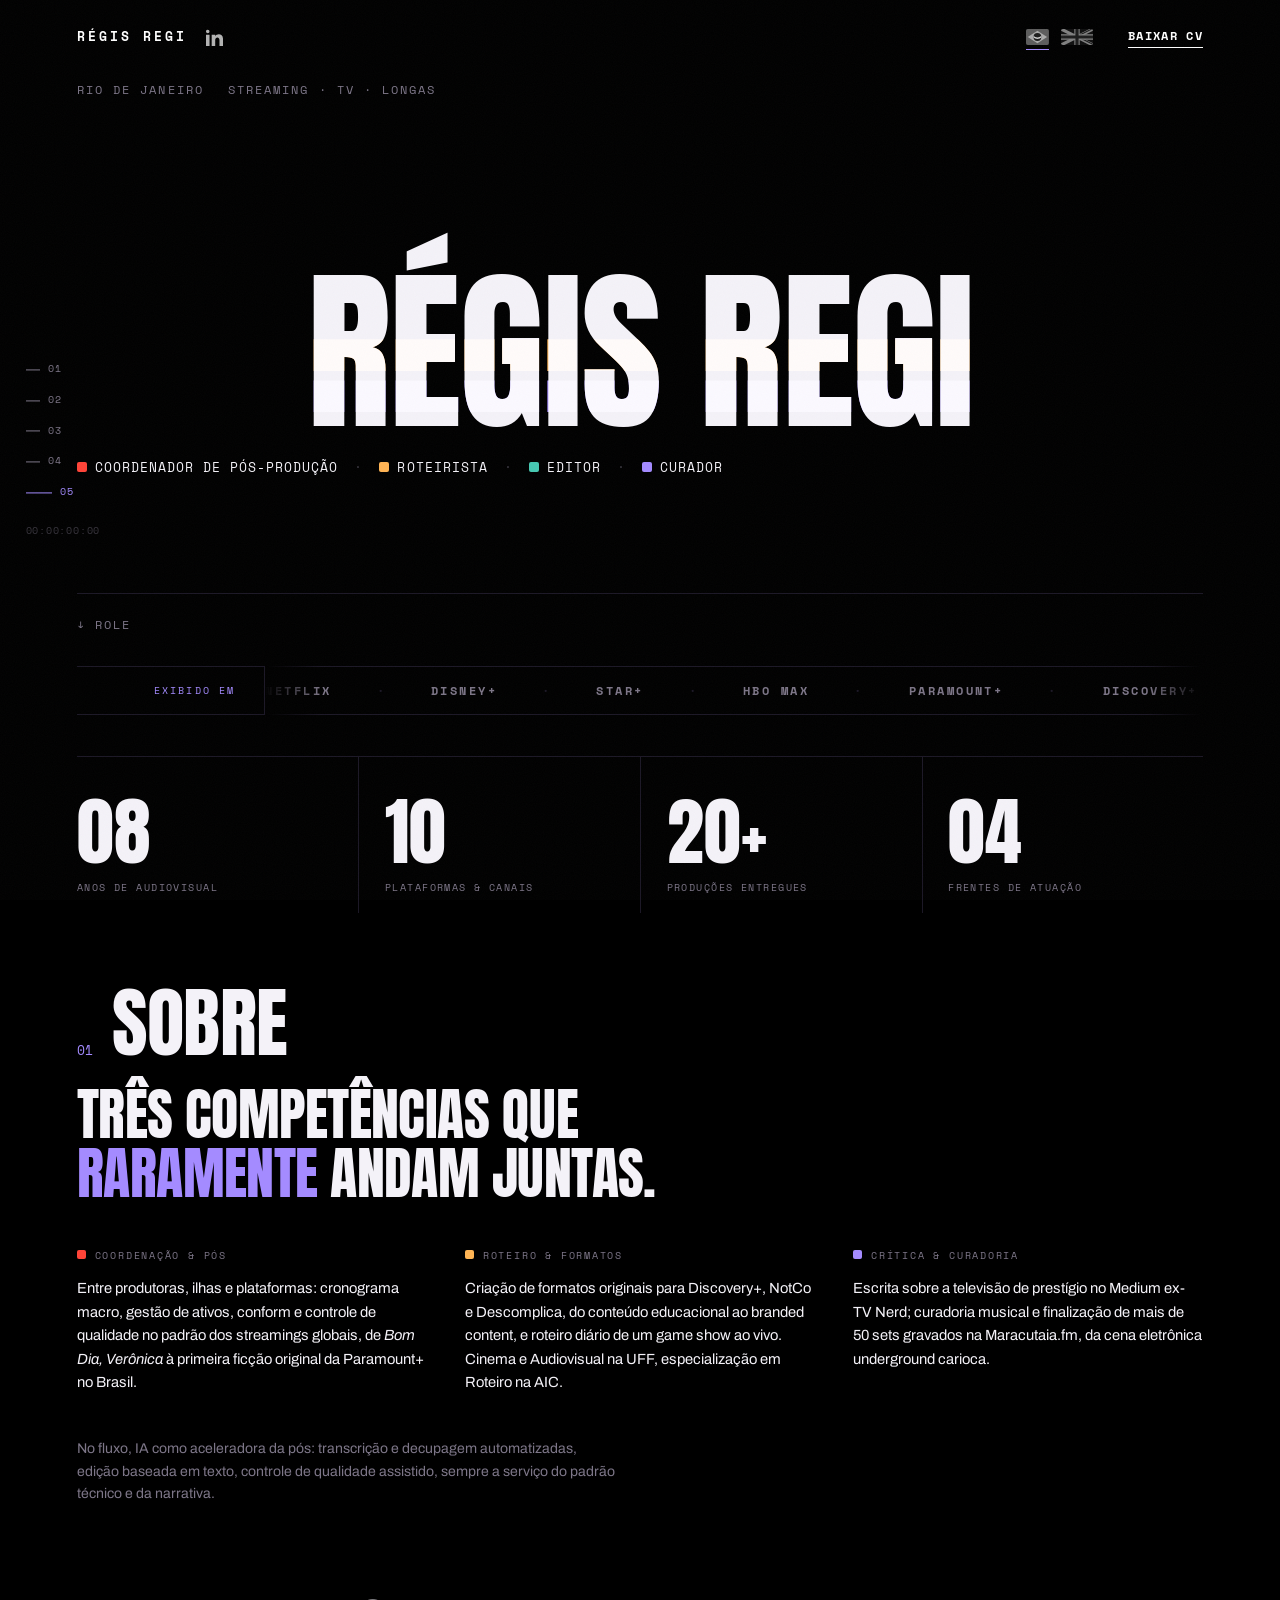
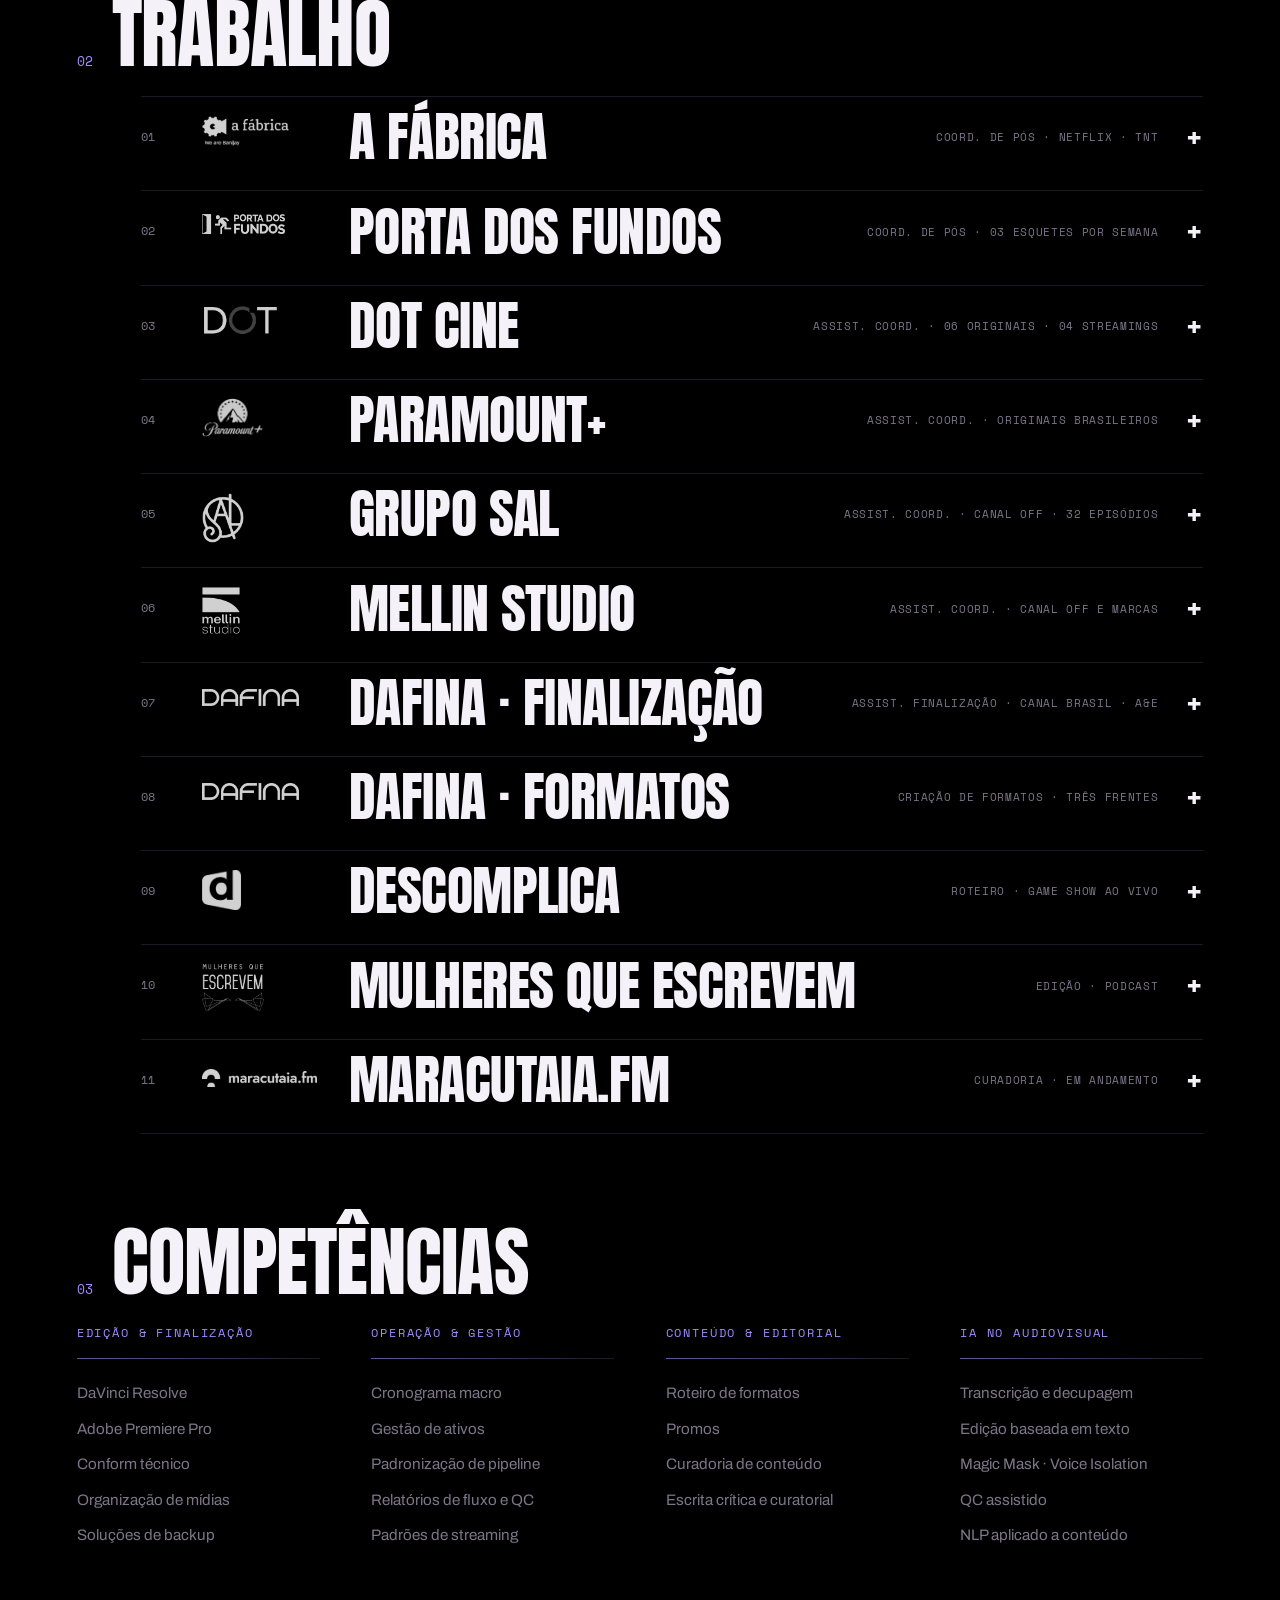
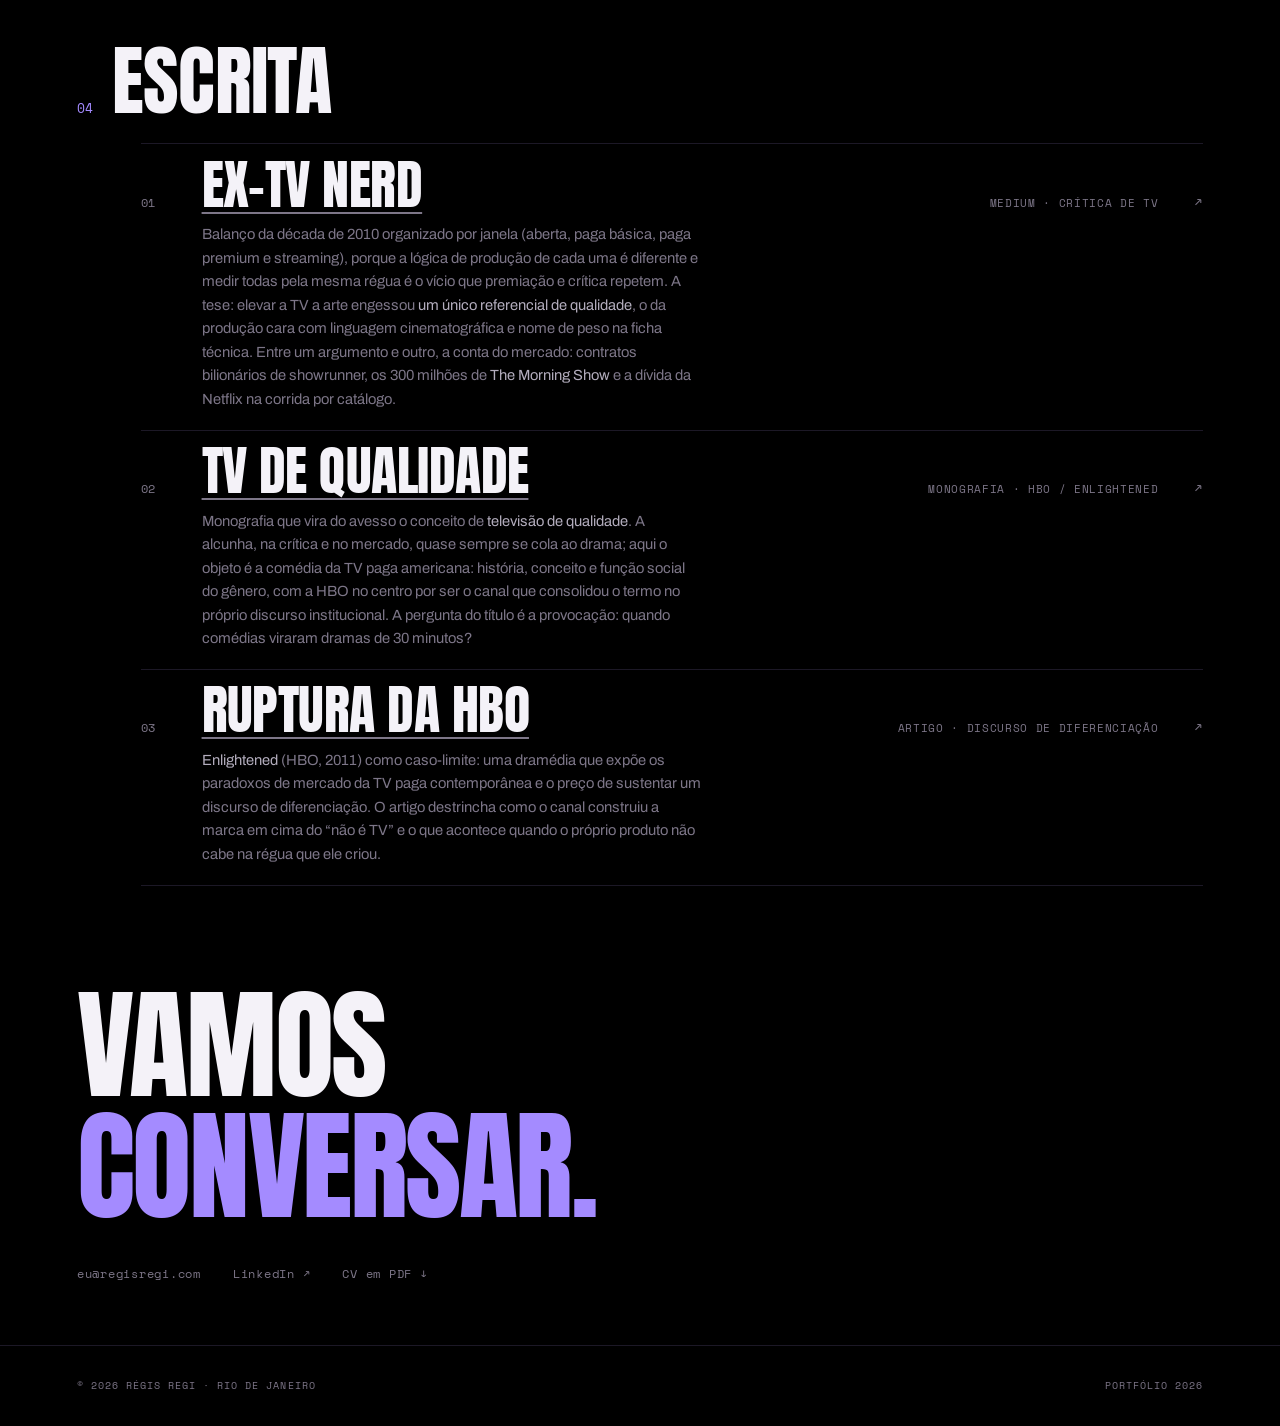
==== commit 78286fea: "Hero perde o lede; fica só o fio e o "role" A pedido do dono sai a frase "Do conform de originais pa" ====
--- a/index.html
+++ b/index.html
@@ -31,7 +31,7 @@
   <link rel="preconnect" href="https://fonts.gstatic.com" crossorigin>
   <link href="https://fonts.googleapis.com/css2?family=Anton&family=Archivo:wght@400;500;600;700&family=Space+Mono:wght@400;700&display=swap" rel="stylesheet">
   <link rel="stylesheet" href="css/tokens.css?v=16772c9d">
-  <link rel="stylesheet" href="css/site.css?v=48ae9370">
+  <link rel="stylesheet" href="css/site.css?v=8a2729b7">
   <!-- Google Analytics 4 (mesmo bloco em analise.html) -->
   <script async src="https://www.googletagmanager.com/gtag/js?id=G-R19SB2FGP1"></script>
   <script>
@@ -163,7 +163,6 @@
       </p>
 
       <div class="hero-foot">
-        <p>Do conform de originais para streamings globais à curadoria da eletrônica underground carioca.</p>
         <span class="mono hero-scroll">↓ Role</span>
       </div>
 
--- a/css/site.css
+++ b/css/site.css
@@ -351,7 +351,6 @@
   gap: 2rem; flex-wrap: wrap; margin-top: clamp(1.2rem, 3vh, 2.2rem);
   border-top: 1px solid var(--line); padding-top: 1.4rem;
 }
-.hero-foot p { max-width: 46ch; font-size: clamp(.95rem, 1.3vw, 1.1rem); color: var(--ink); }
 .hero-scroll { white-space: nowrap; }
 
 /* as duas âncoras do hero moram AQUI e não junto de .hero: a regra de
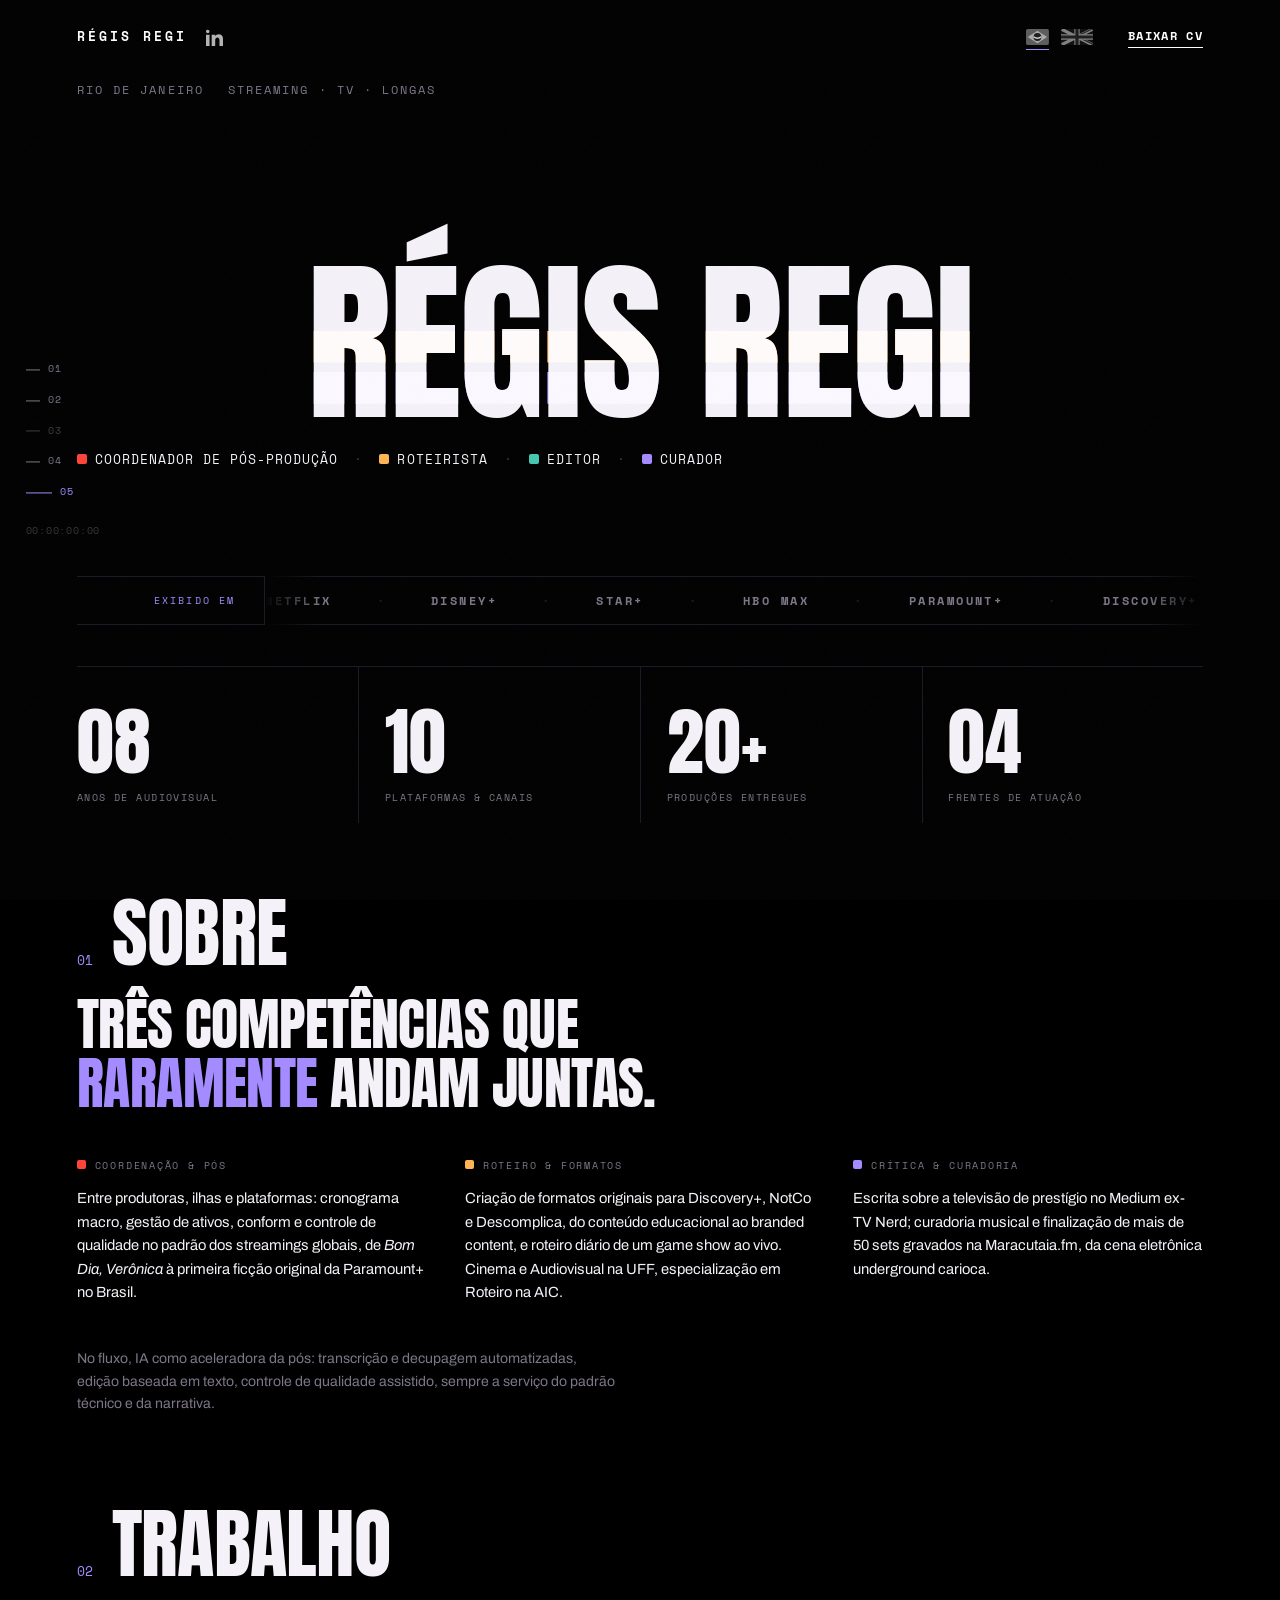
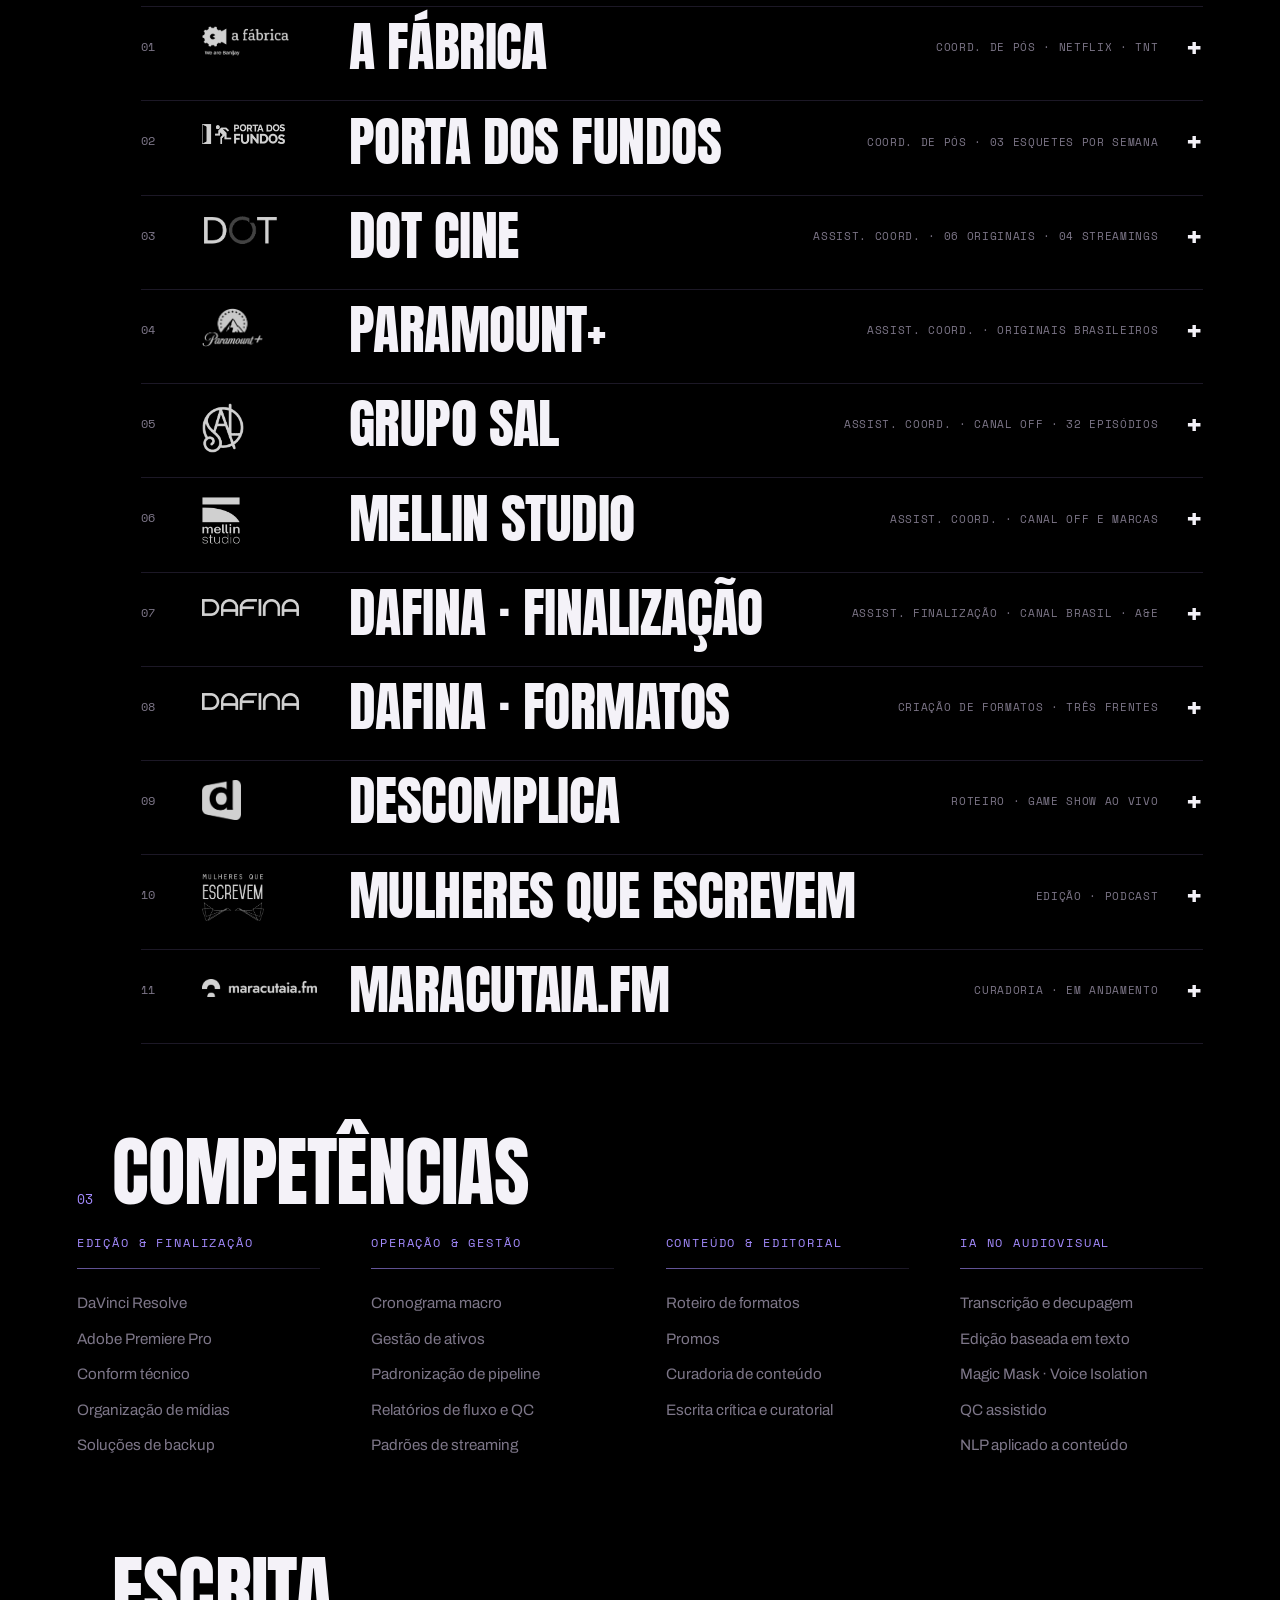
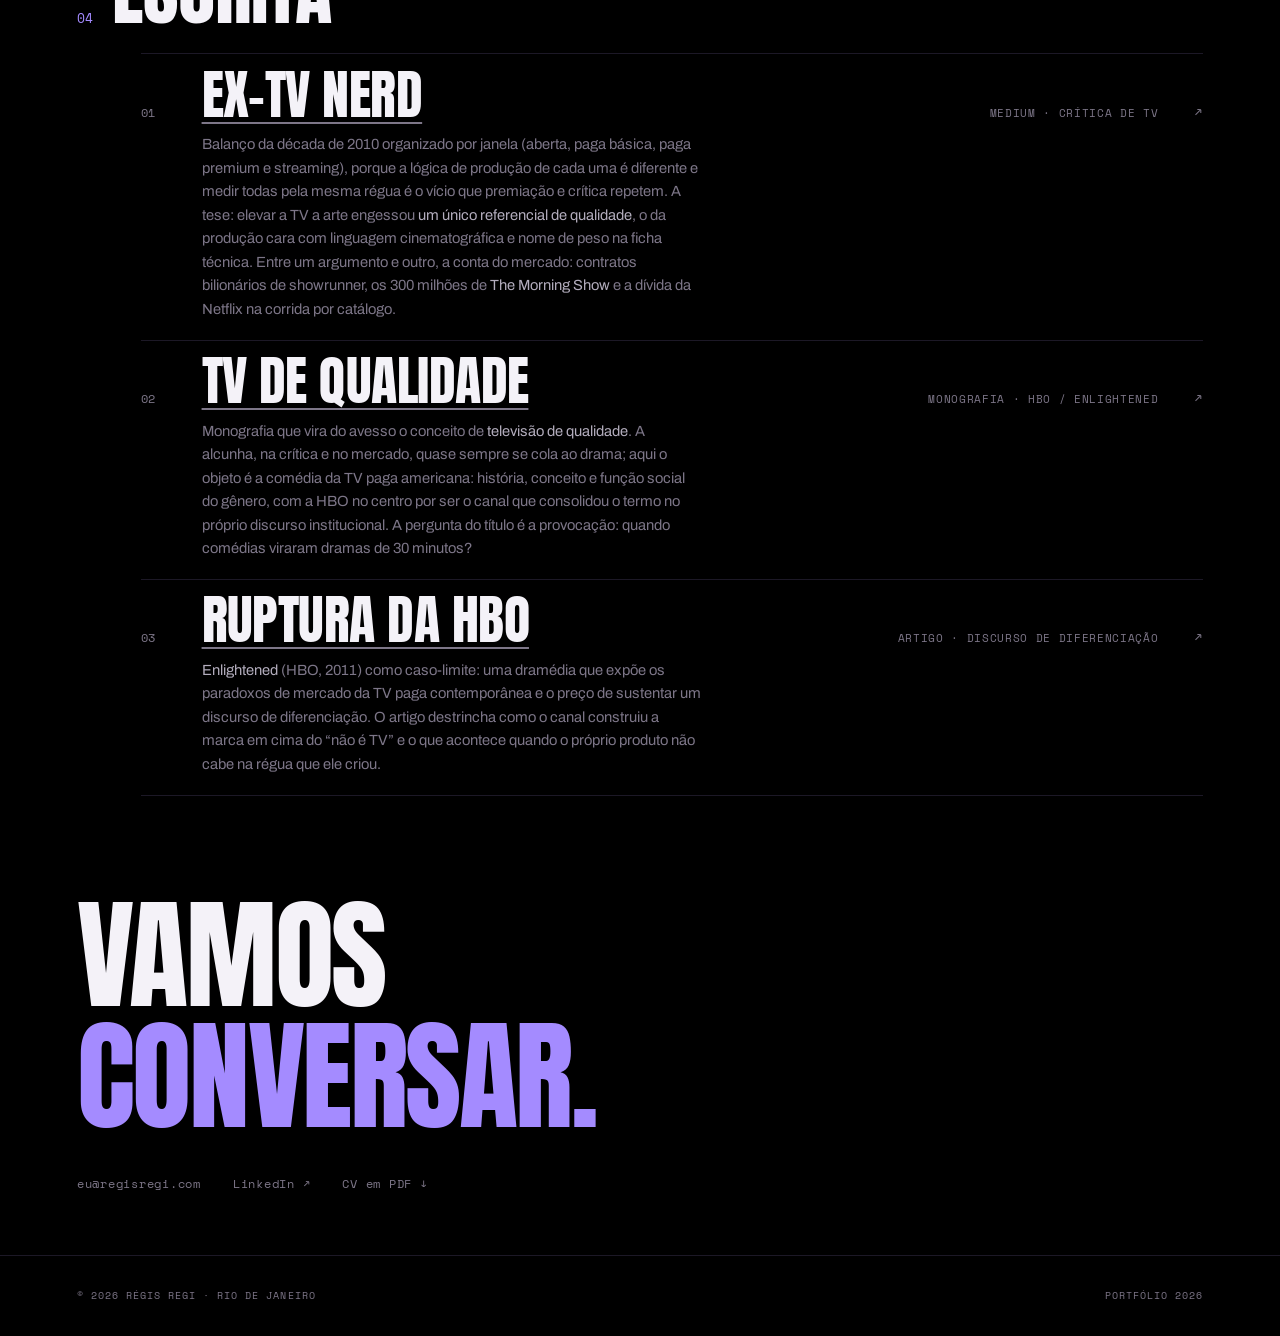
==== commit 895e3927: "Hero perde o rodapé inteiro; a faixa "Exibido em" vira o pé do quadro A pedido do dono sai também o " ====
--- a/index.html
+++ b/index.html
@@ -31,7 +31,7 @@
   <link rel="preconnect" href="https://fonts.gstatic.com" crossorigin>
   <link href="https://fonts.googleapis.com/css2?family=Anton&family=Archivo:wght@400;500;600;700&family=Space+Mono:wght@400;700&display=swap" rel="stylesheet">
   <link rel="stylesheet" href="css/tokens.css?v=16772c9d">
-  <link rel="stylesheet" href="css/site.css?v=8a2729b7">
+  <link rel="stylesheet" href="css/site.css?v=1e7199c3">
   <!-- Google Analytics 4 (mesmo bloco em analise.html) -->
   <script async src="https://www.googletagmanager.com/gtag/js?id=G-R19SB2FGP1"></script>
   <script>
@@ -162,10 +162,6 @@
         <span><span class="dot dot-curadoria" aria-hidden="true"></span>Curador</span>
       </p>
 
-      <div class="hero-foot">
-        <span class="mono hero-scroll">↓ Role</span>
-      </div>
-
       <div class="marcas">
         <span class="marcas-rot" aria-hidden="true">Exibido em</span>
         <div class="marcas-faixa">
--- a/css/site.css
+++ b/css/site.css
@@ -197,7 +197,10 @@
    233px mortos em cima e 273px embaixo num 1440x900, com os quatro
    elementos amontoados no meio. Duas mudanças:
 
-   1. O quadro cai para 84svh. Continua sendo tela cheia na leitura, mas
+   1. O quadro cai para 84svh (depois 74svh: sem lede e sem "role" o
+      conteúdo do hero encolheu mais 92px e a folga voltou a abrir, 204px
+      acima do nome num 1440x900; 74svh devolve ~150). Continua sendo
+      tela cheia na leitura, mas
       deixa a faixa "Exibido em" espiar por baixo — o vazio vira convite a
       rolar em vez de margem morta.
    2. Sai o justify-content: center. A sobrelinha ancora no topo, o nome
@@ -208,7 +211,7 @@
    Resultado medido: a maior folga cai de 273px para 148px num 1440x900, e
    fica entre 109 e 192px de 1280x720 a 1920x1080. */
 .hero {
-  min-height: 84svh; display: flex; flex-direction: column; justify-content: flex-start;
+  min-height: 74svh; display: flex; flex-direction: column; justify-content: flex-start;
   padding: clamp(4.5rem, 9vh, 6rem) var(--edge) clamp(2.2rem, 4.5vh, 3rem);
 }
 /* Teto do quadro em janela ALTA: celular em "ver versão para computador",
@@ -222,8 +225,8 @@
    621px acima do nome e 569px acima do lede: dois buracos pretos entre
    sobrelinha, nome e rodapé. No iPad em pé (820x1180) eram 286px e 235px.
 
-   O quadro passa a ter teto proporcional à LARGURA: 68vw é o 84svh de uma
-   janela 5:4 (67,2, arredondado para cima), a mais quadrada que um monitor
+   O quadro passa a ter teto proporcional à LARGURA: 60vw é o 74svh de uma
+   janela 5:4 (59,2, arredondado para cima), a mais quadrada que um monitor
    tem, então de 5:4 para mais largo (16:10, 16:9, iPad deitado) o svh já é
    menor e não muda um pixel.
    Em janela mais alta que larga o quadro para de crescer com a altura e
@@ -234,21 +237,21 @@
    automática de cada lado em 980x2000 (96px sobrelinha→nome, 80px
    frentes→lede), contra 621px e 569px. */
 @media (min-width: 701px) {
-  .hero { min-height: min(84svh, 68vw); }
+  .hero { min-height: min(74svh, 60vw); }
 }
 /* Com o teto valendo, o quadro pode ficar preso ao conteúdo (iPad em pé,
    768 a 820px de largura: o nome escala com a largura e as margens em rem
    não), e aí a margem automática do rodapé zera: o fio do lede colava a
    8px das frentes. Piso na folga que cresce com a MORDIDA do teto,
-   84svh − 68vw: é zero enquanto 84svh cabe em 68vw (monitor e tablet
+   74svh − 60vw: é zero enquanto 74svh cabe em 60vw (monitor e tablet
    deitado não mudam, e lá a margem automática nunca cai abaixo de 34px),
    sobe em rampa contínua a partir da razão 84:68 e para no clamp que
-   .hero-foot declara em margin-top e a âncora margin-top:auto sobrescreve.
+   .marcas declararia em margin-top e a âncora margin-top:auto sobrescreve.
    Rampa, e não media query de aspect-ratio: a MQ lê a janela de layout e
    o teto lê svh, duas alturas que podem divergir no celular, e o degrau
    redistribuía 12 a 16px entre as folgas ao cruzar a razão redimensionando. */
 @media (min-width: 701px) {
-  .hero-roles { margin-bottom: clamp(0px, calc(84svh - 68vw), clamp(1.2rem, 3vh, 2.2rem)); }
+  .hero-roles { margin-bottom: clamp(0px, calc(74svh - 60vw), clamp(1.2rem, 3vh, 2.2rem)); }
 }
 
 .hero-eyebrow {
@@ -346,20 +349,11 @@
 .dot-curadoria { background: var(--curadoria); }
 .hero-roles .sep { color: var(--dim); opacity: .5; }
 
-.hero-foot {
-  display: flex; justify-content: space-between; align-items: flex-end;
-  gap: 2rem; flex-wrap: wrap; margin-top: clamp(1.2rem, 3vh, 2.2rem);
-  border-top: 1px solid var(--line); padding-top: 1.4rem;
-}
-.hero-scroll { white-space: nowrap; }
-
-/* as duas âncoras do hero moram AQUI e não junto de .hero: a regra de
-   .hero-foot acima define margin-top e, vindo depois, vencia a âncora —
-   o rodapé colava no lede e a folga toda ia para cima do nome (medido:
-   203px contra os 148px previstos). Mesma especificidade, quem decide é
-   a ordem. */
+/* âncora de cima do hero: a sobrelinha fica no topo, o nome flutua, e a
+   folga se divide entre esta margem e a da faixa "Exibido em" (abaixo,
+   na regra de .marcas). O rodapé do hero (lede e "role") saiu a pedido
+   do dono; a faixa passou a ser o pé do quadro. */
 .hero-name { margin-top: auto; }
-.hero-foot { margin-top: auto; }
 
 /* ---------- glitch do nome: "corte de fita" ----------
    Duas fatias do nome saltam na lateral em amarelo (roteiro) e violeta
@@ -427,7 +421,11 @@
    segunda cópia começa, então o laço não salta. O rótulo fica fixo à
    esquerda para responder "que lista é essa" sem precisar de legenda
    separada. */
-.marcas { display: flex; align-items: stretch; margin-top: clamp(1.4rem, 3.5vh, 2.4rem); }
+/* margin-top: auto é a âncora de baixo do hero (a de cima é .hero-name):
+   com o rodapé do hero fora, a faixa é o pé do quadro e divide a folga
+   com o nome. O mínimo entre frentes e faixa em janela alta continua
+   sendo a rampa de margin-bottom de .hero-roles. */
+.marcas { display: flex; align-items: stretch; margin-top: auto; }
 .marcas-rot {
   flex: 0 0 auto; display: flex; align-items: center;
   padding: 0 clamp(1rem, 2.5vw, 1.8rem) 0 var(--edge);
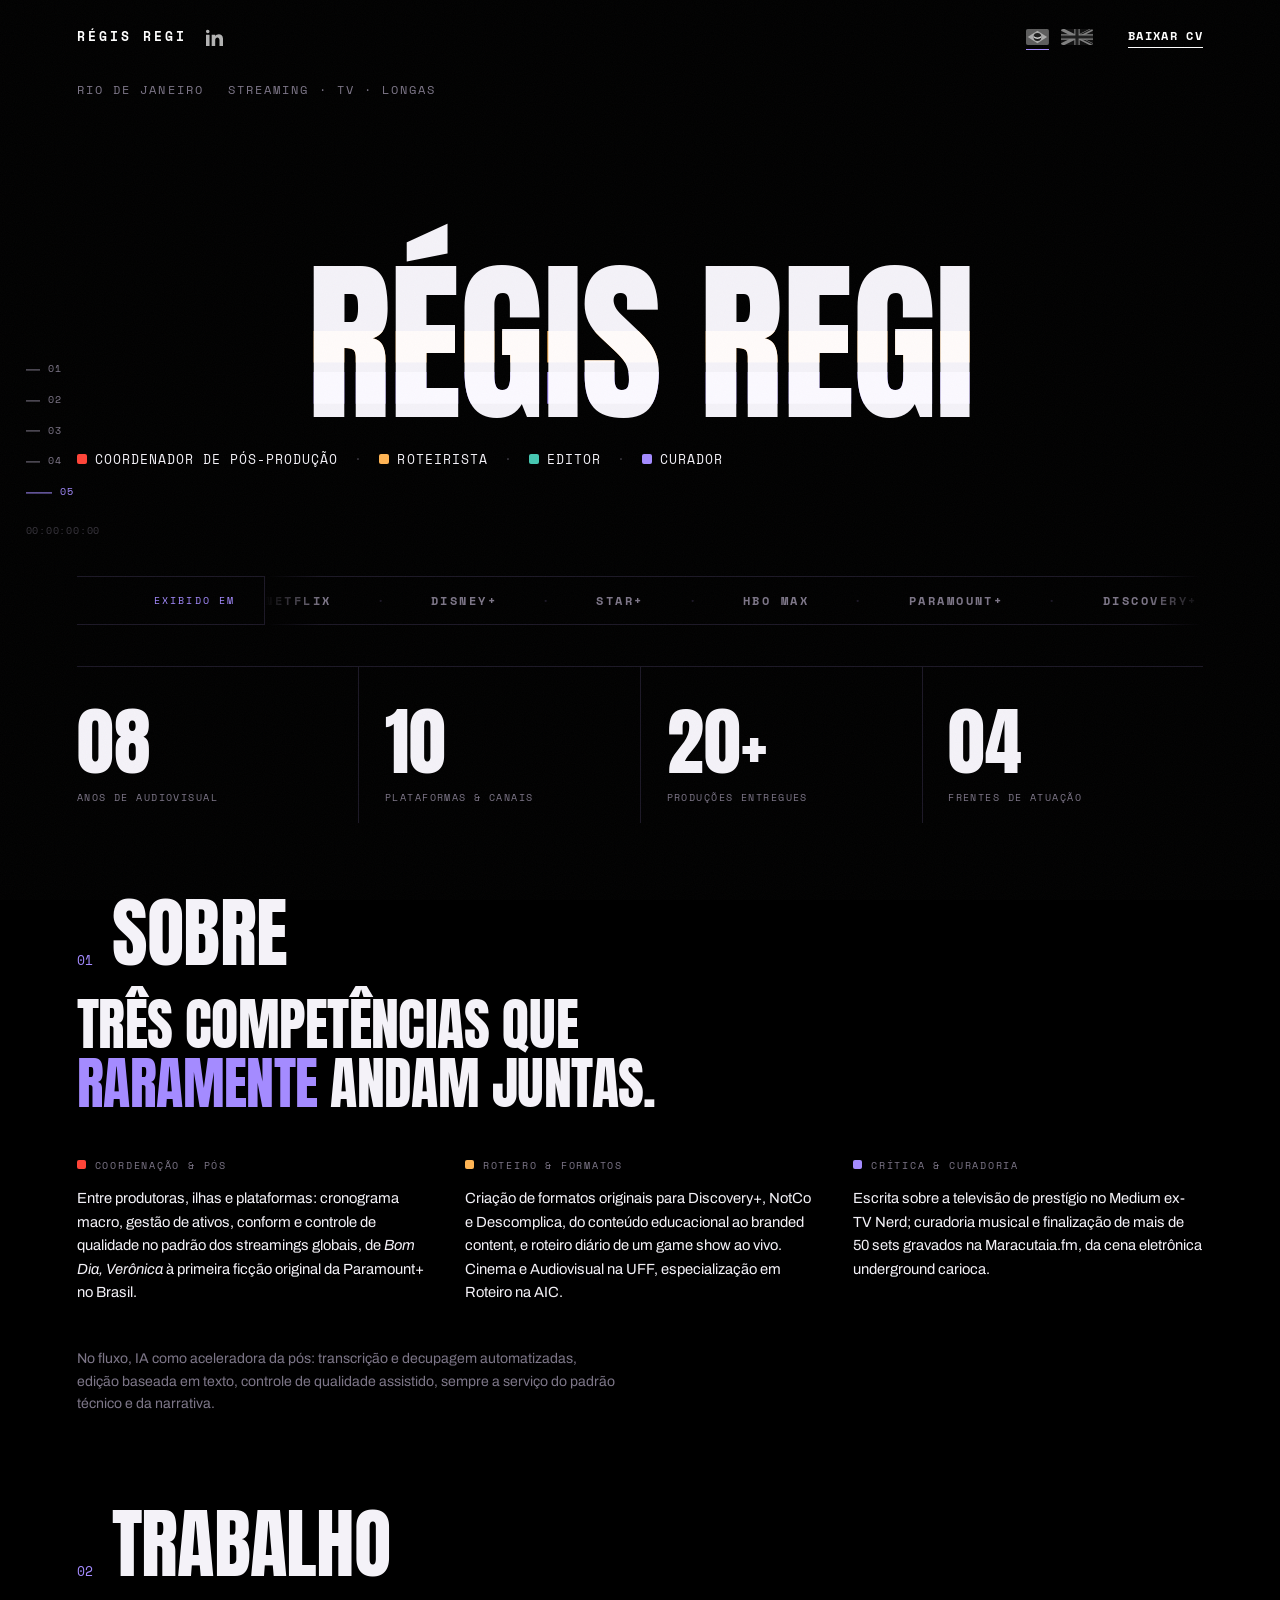
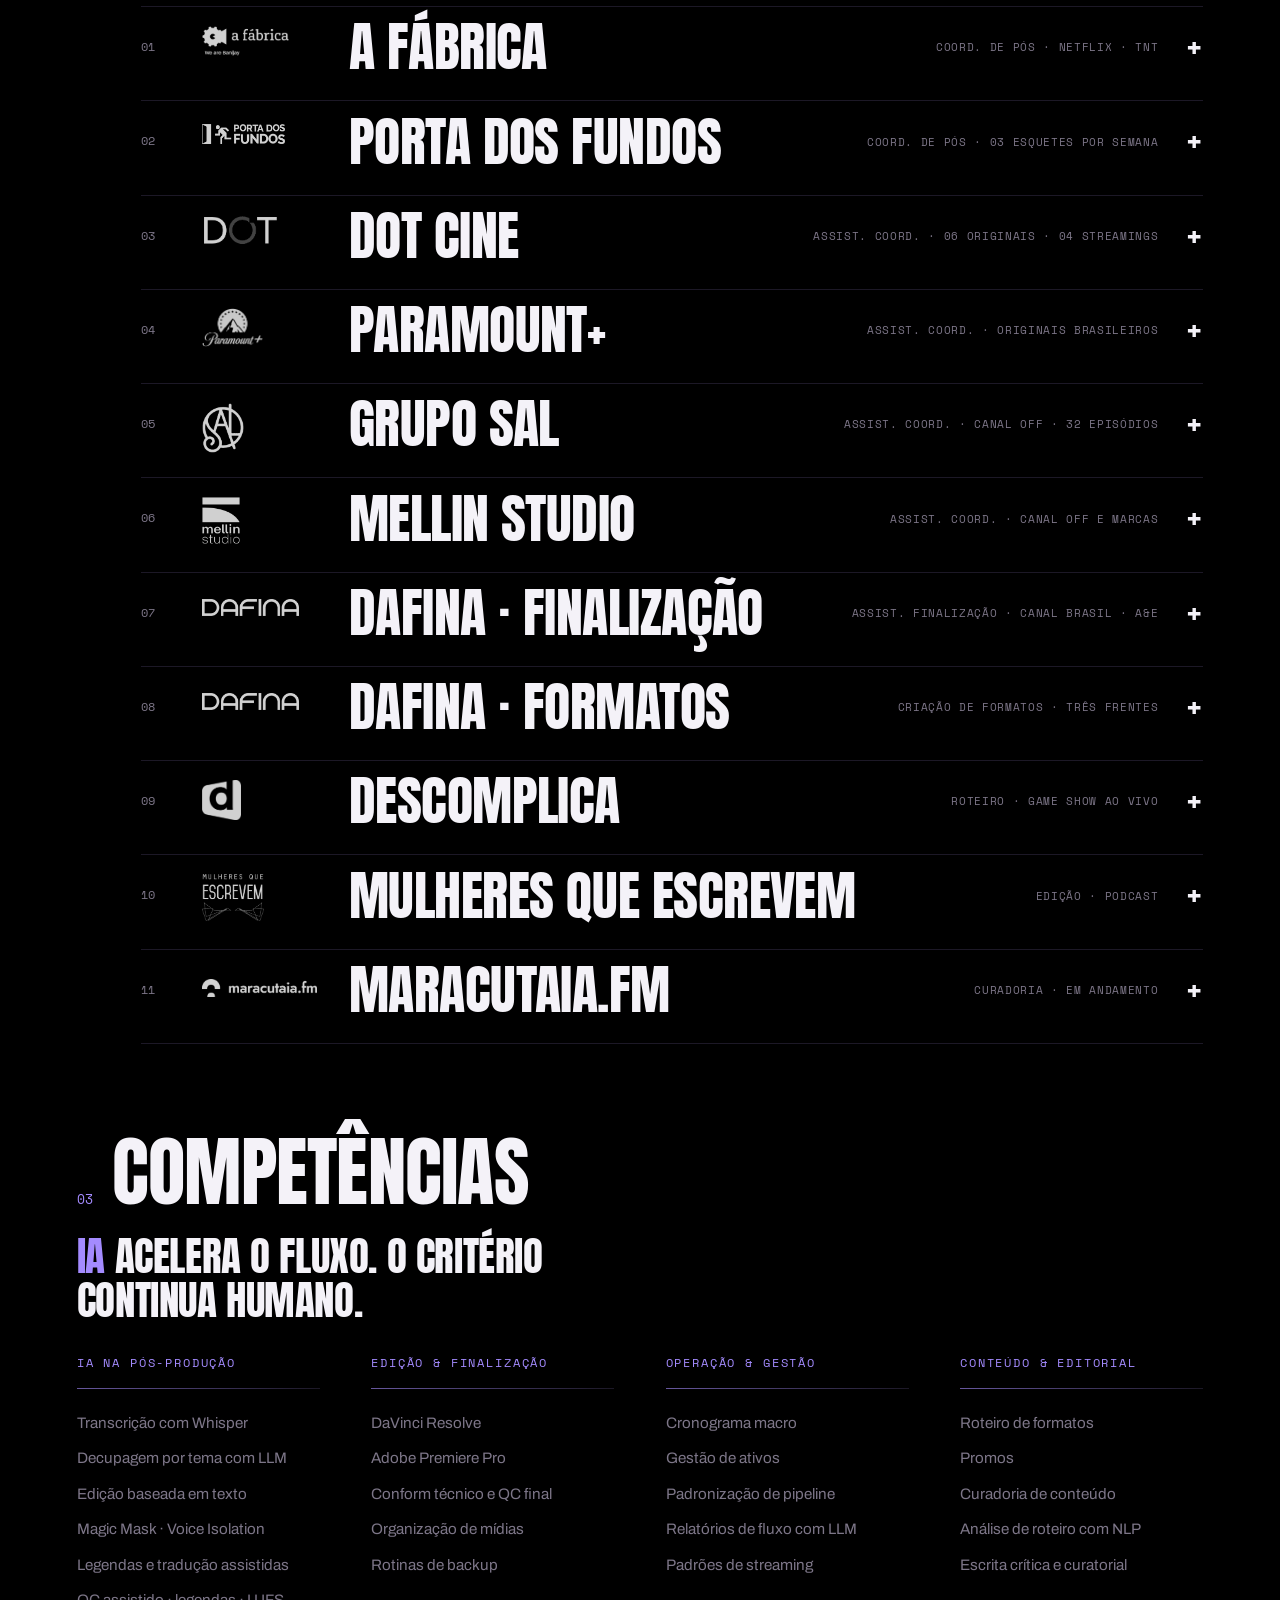
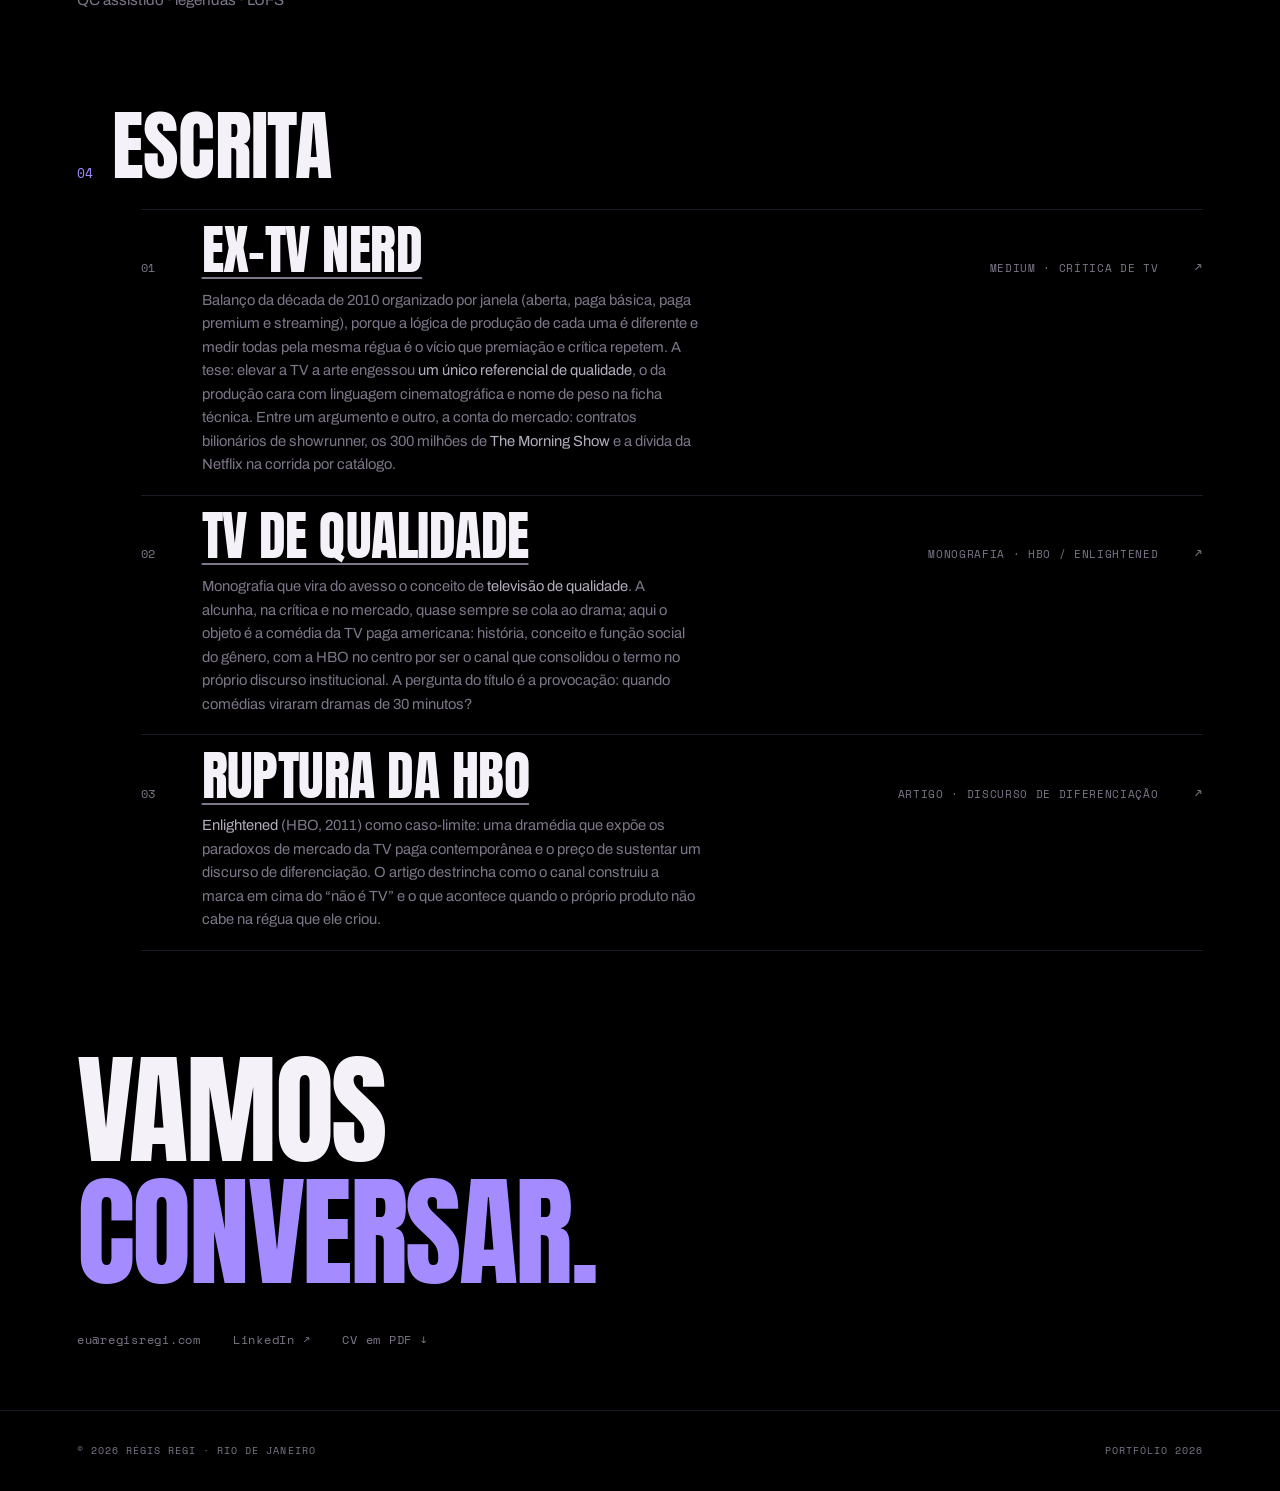
==== commit e2649fc5: "Competências com a IA na frente: coluna primeira, lede e itens nomeados A pedido do dono, ênfase no " ====
--- a/index.html
+++ b/index.html
@@ -31,7 +31,7 @@
   <link rel="preconnect" href="https://fonts.gstatic.com" crossorigin>
   <link href="https://fonts.googleapis.com/css2?family=Anton&family=Archivo:wght@400;500;600;700&family=Space+Mono:wght@400;700&display=swap" rel="stylesheet">
   <link rel="stylesheet" href="css/tokens.css?v=16772c9d">
-  <link rel="stylesheet" href="css/site.css?v=1e7199c3">
+  <link rel="stylesheet" href="css/site.css?v=7390d9d7">
   <!-- Google Analytics 4 (mesmo bloco em analise.html) -->
   <script async src="https://www.googletagmanager.com/gtag/js?id=G-R19SB2FGP1"></script>
   <script>
@@ -747,22 +747,26 @@
     <!-- 03 COMPETÊNCIAS -->
     <section id="competencias">
       <div class="head cut"><span class="n">03</span><h2>Competências</h2></div>
+      <!-- abertura da seção: a tese da IA no fluxo, em display, antes das
+           colunas. Vive num .cut próprio para não entrar na contagem do
+           escalonamento das colunas (.cols.cut > *:nth-child). -->
+      <div class="comp-abre cut"><p class="comp-lede"><em>IA</em> acelera o fluxo. O critério continua humano.</p></div>
       <div class="cols cut">
         <div class="col">
+          <h3>IA na pós-produção</h3>
+          <ul><li>Transcrição com Whisper</li><li>Decupagem por tema com LLM</li><li>Edição baseada em texto</li><li>Magic Mask · Voice Isolation</li><li>Legendas e tradução assistidas</li><li>QC assistido · legendas · LUFS</li></ul>
+        </div>
+        <div class="col">
           <h3>Edição &amp; finalização</h3>
-          <ul><li>DaVinci Resolve</li><li>Adobe Premiere Pro</li><li>Conform técnico</li><li>Organização de mídias</li><li>Soluções de backup</li></ul>
+          <ul><li>DaVinci Resolve</li><li>Adobe Premiere Pro</li><li>Conform técnico e QC final</li><li>Organização de mídias</li><li>Rotinas de backup</li></ul>
         </div>
         <div class="col">
           <h3>Operação &amp; gestão</h3>
-          <ul><li>Cronograma macro</li><li>Gestão de ativos</li><li>Padronização de pipeline</li><li>Relatórios de fluxo e QC</li><li>Padrões de streaming</li></ul>
+          <ul><li>Cronograma macro</li><li>Gestão de ativos</li><li>Padronização de pipeline</li><li>Relatórios de fluxo com LLM</li><li>Padrões de streaming</li></ul>
         </div>
         <div class="col">
           <h3>Conteúdo &amp; editorial</h3>
-          <ul><li>Roteiro de formatos</li><li>Promos</li><li>Curadoria de conteúdo</li><li>Escrita crítica e curatorial</li></ul>
-        </div>
-        <div class="col">
-          <h3>IA no audiovisual</h3>
-          <ul><li>Transcrição e decupagem</li><li>Edição baseada em texto</li><li>Magic Mask · Voice Isolation</li><li>QC assistido</li><li>NLP aplicado a conteúdo</li></ul>
+          <ul><li>Roteiro de formatos</li><li>Promos</li><li>Curadoria de conteúdo</li><li>Análise de roteiro com NLP</li><li>Escrita crítica e curatorial</li></ul>
         </div>
       </div>
     </section>
--- a/css/site.css
+++ b/css/site.css
@@ -1990,6 +1990,16 @@
   color: var(--accent); padding-bottom: 1rem; margin-bottom: 1rem; border-bottom: 1px solid var(--line);
 }
 .col li { color: var(--dim); font-size: .95rem; padding: .35rem 0; }
+
+/* abertura de Competências: a tese da IA no fluxo, no mesmo desenho do
+   lede de Sobre mas um degrau menor, porque aqui ela apresenta quatro
+   colunas e não a seção inteira. O sujeito (IA) leva o acento. */
+.comp-lede {
+  font-family: var(--display); font-size: clamp(1.5rem, 3.2vw, 2.6rem);
+  line-height: 1.08; text-transform: uppercase; letter-spacing: -.01em;
+  max-width: 30ch; margin: 0 0 clamp(1.6rem, 3.5vh, 2.6rem);
+}
+.comp-lede em { font-style: normal; color: var(--accent); }
 
 /* ---------- contato ---------- */
 .end { min-height: 46svh; display: flex; flex-direction: column; justify-content: center; padding: clamp(3rem, 5.5vh, 4.2rem) var(--edge); }
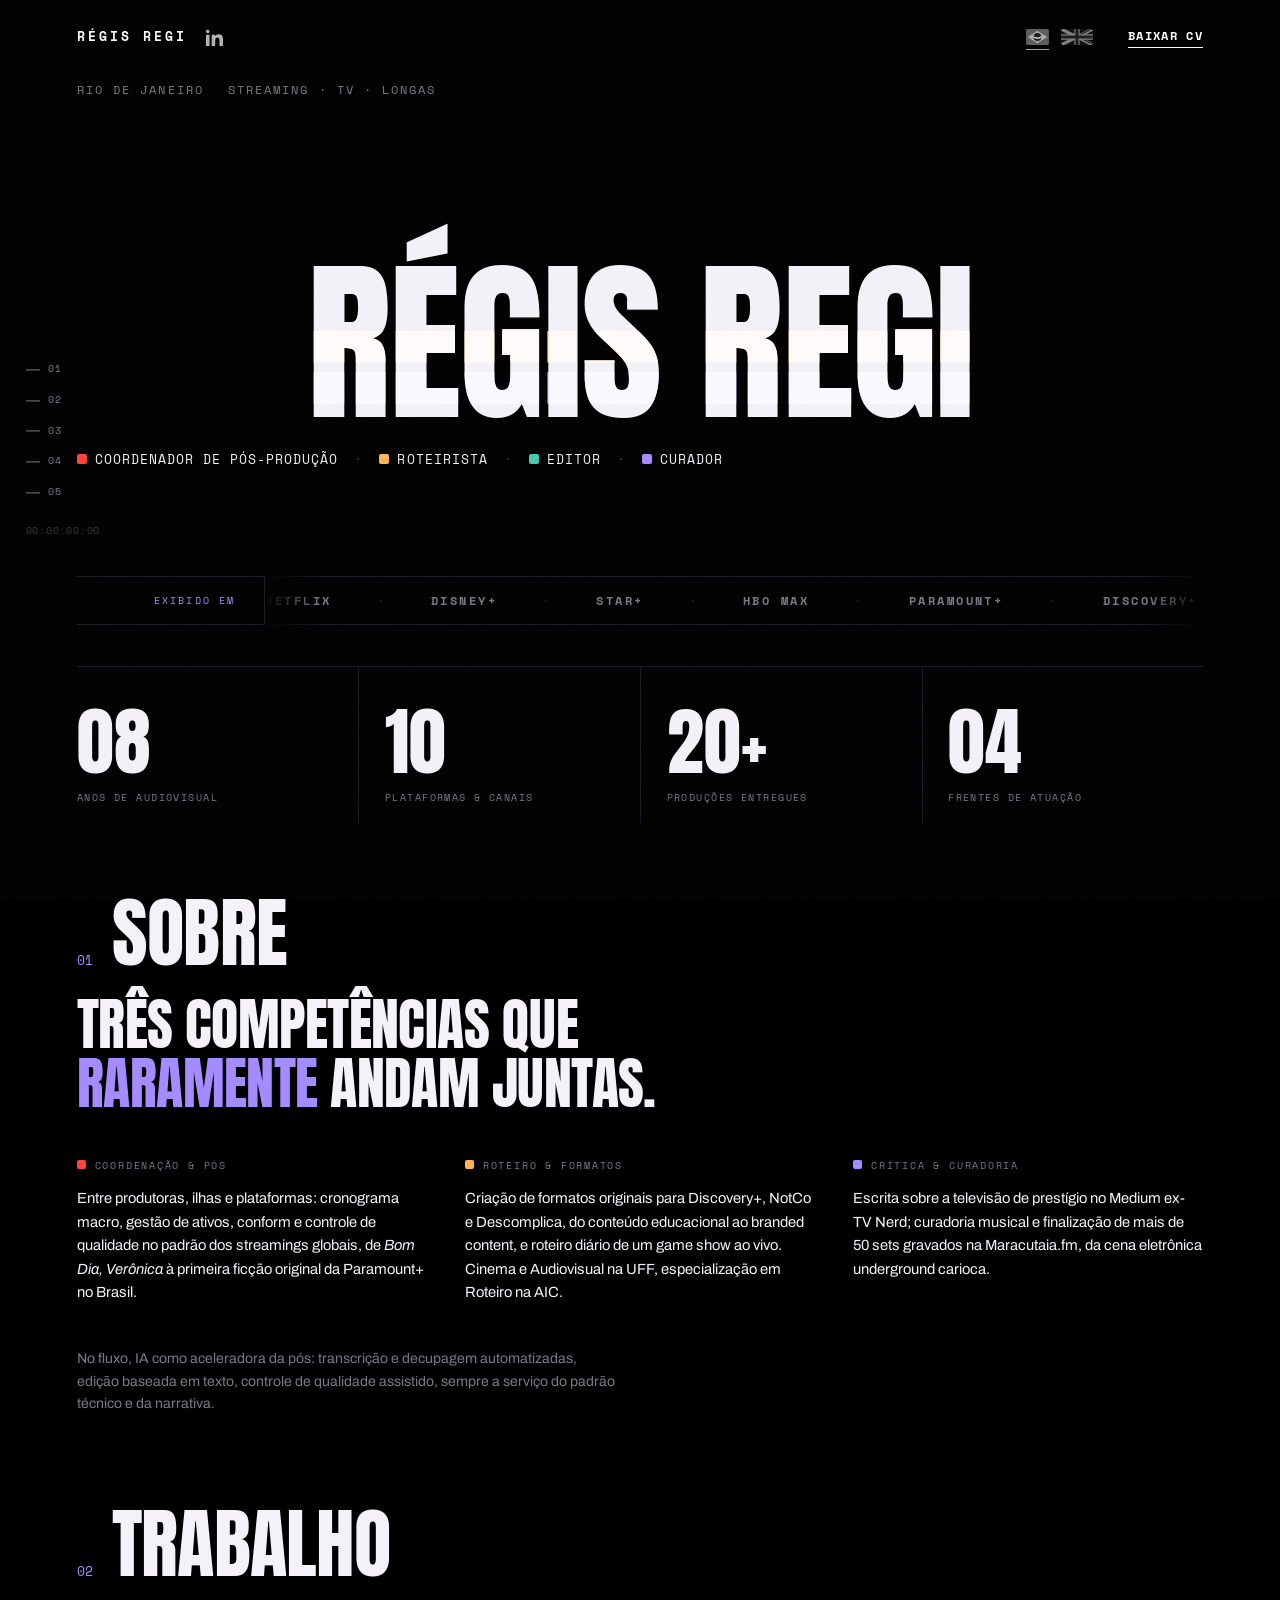
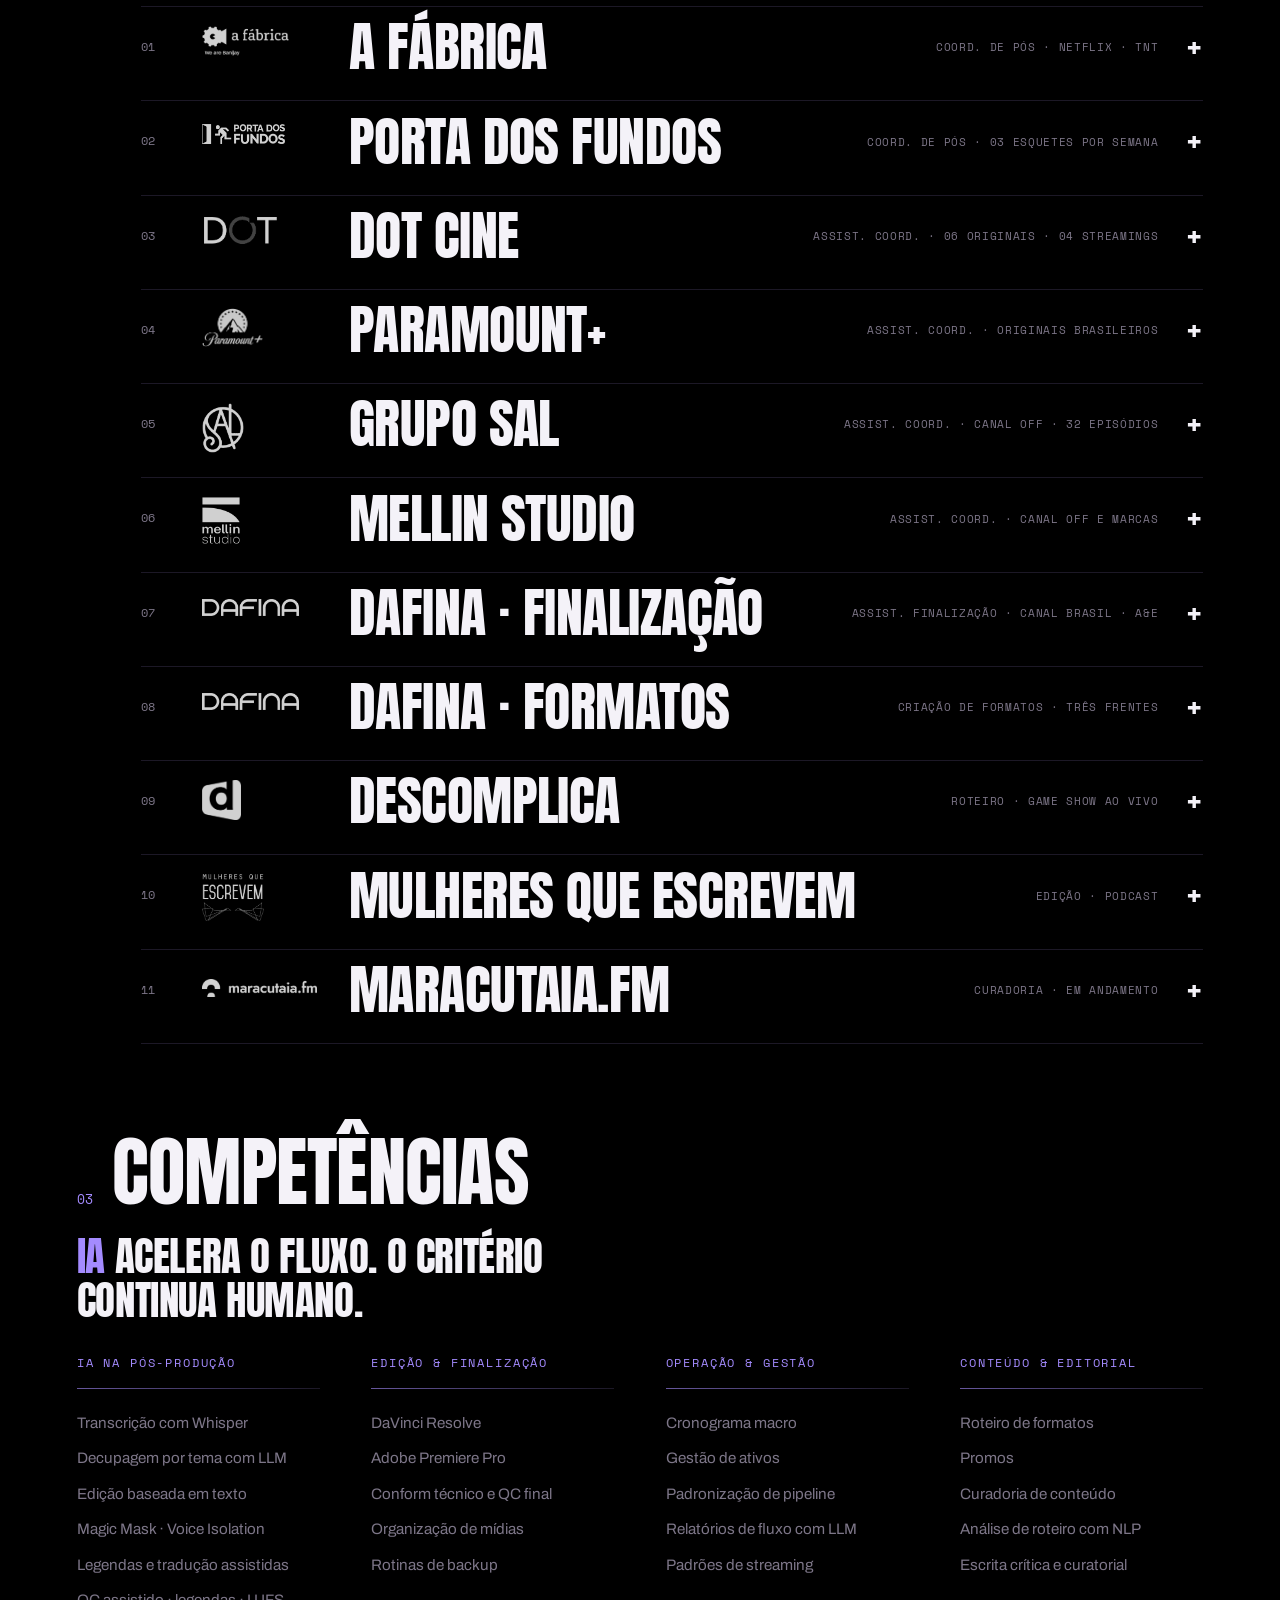
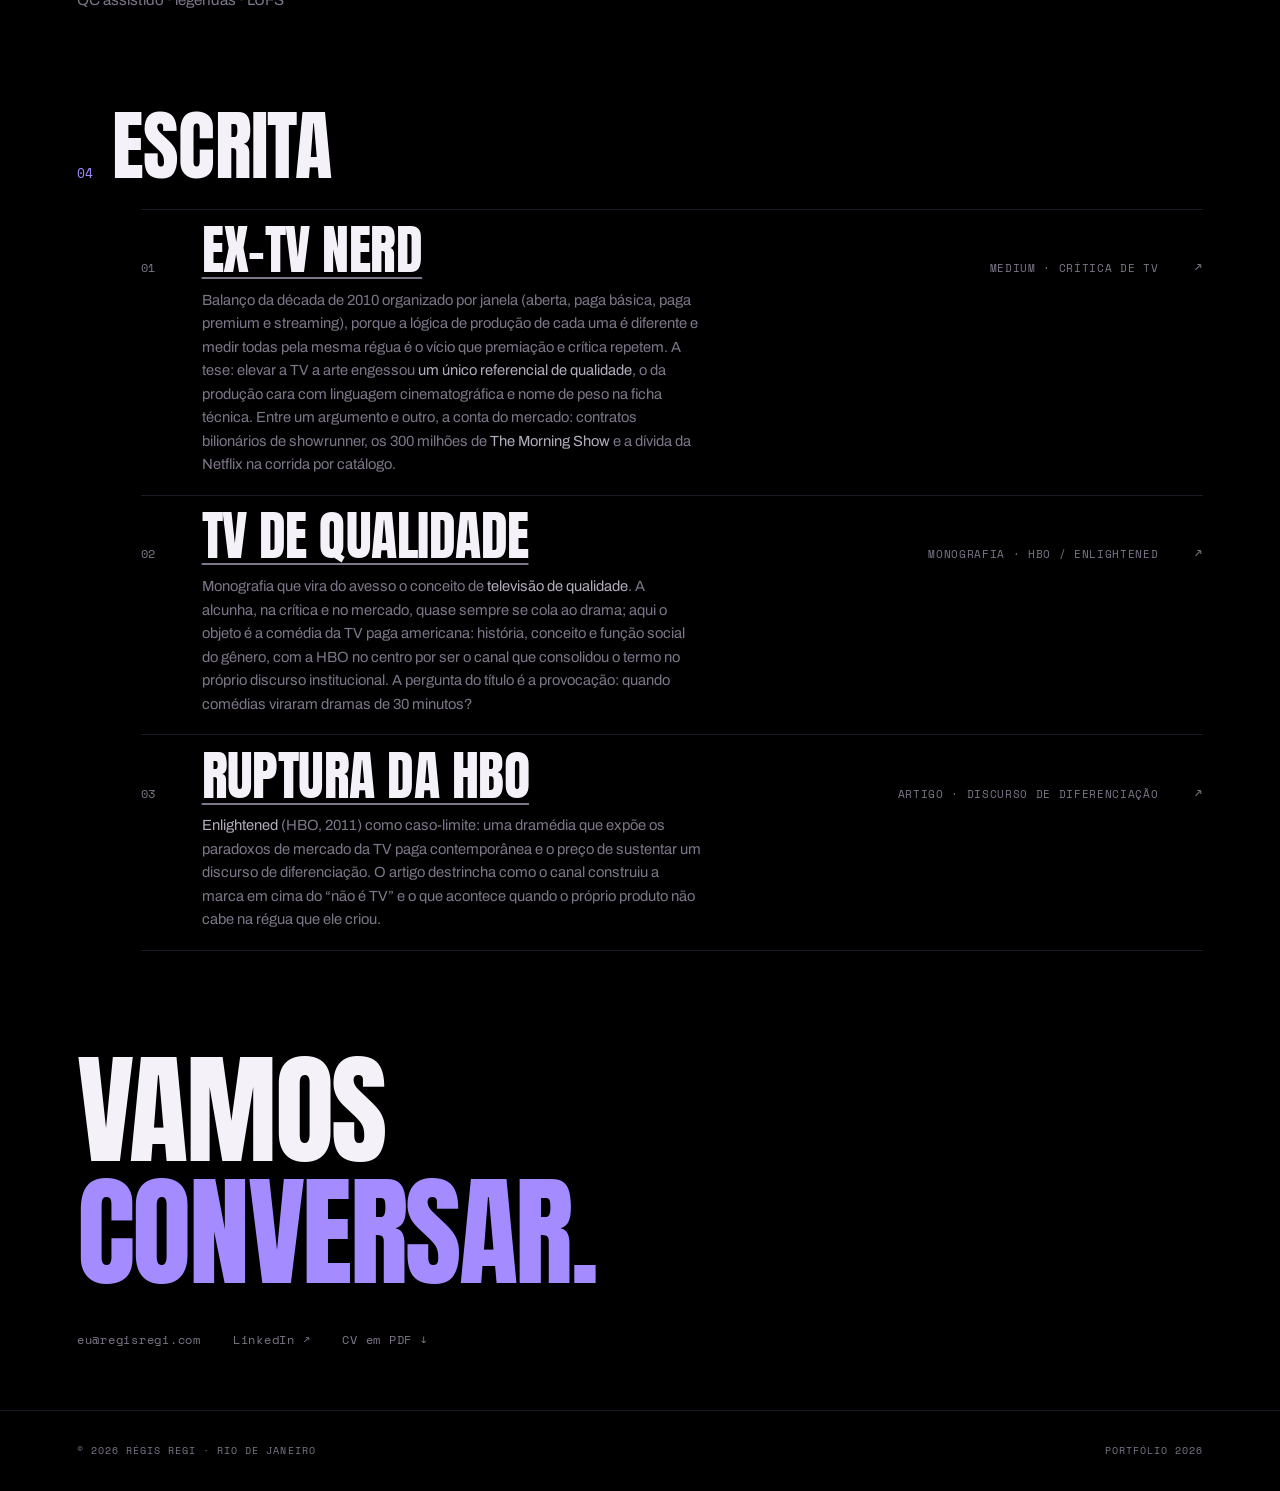
==== commit e7226937: "Navegação, segunda rodada: correções da revisão de quatro lentes Revisão em quatro lentes (lógica, S" ====
--- a/index.html
+++ b/index.html
@@ -31,7 +31,7 @@
   <link rel="preconnect" href="https://fonts.gstatic.com" crossorigin>
   <link href="https://fonts.googleapis.com/css2?family=Anton&family=Archivo:wght@400;500;600;700&family=Space+Mono:wght@400;700&display=swap" rel="stylesheet">
   <link rel="stylesheet" href="css/tokens.css?v=16772c9d">
-  <link rel="stylesheet" href="css/site.css?v=7390d9d7">
+  <link rel="stylesheet" href="css/site.css?v=5fc7d4c7">
   <!-- Google Analytics 4 (mesmo bloco em analise.html) -->
   <script async src="https://www.googletagmanager.com/gtag/js?id=G-R19SB2FGP1"></script>
   <script>
@@ -112,11 +112,11 @@
   <div class="grain" aria-hidden="true"></div>
 
   <nav class="rail" aria-label="Índice de cenas">
-    <a href="#sobre" data-sec="sobre">01</a>
-    <a href="#trabalho" data-sec="trabalho">02</a>
-    <a href="#competencias" data-sec="competencias">03</a>
-    <a href="#escrita" data-sec="escrita">04</a>
-    <a href="#contato" data-sec="contato">05</a>
+    <a href="#sobre" data-sec="sobre">01<span class="rail-nome"> Sobre</span></a>
+    <a href="#trabalho" data-sec="trabalho">02<span class="rail-nome"> Trabalho</span></a>
+    <a href="#competencias" data-sec="competencias">03<span class="rail-nome"> Competências</span></a>
+    <a href="#escrita" data-sec="escrita">04<span class="rail-nome"> Escrita</span></a>
+    <a href="#contato" data-sec="contato">05<span class="rail-nome"> Contato</span></a>
     <!-- playhead: js/site.js faz o timecode correr com a rolagem -->
     <span class="rail-tc mono" aria-hidden="true">00:00:00:00</span>
   </nav>
@@ -197,7 +197,7 @@
     </div>
 
     <!-- 01 SOBRE -->
-    <section id="sobre">
+    <section id="sobre" aria-label="Sobre">
       <div class="head cut"><span class="n">01</span><h2>Sobre</h2></div>
       <div class="about cut">
         <p class="sobre-lede">Três competências que <em>raramente</em> andam juntas.</p>
@@ -220,7 +220,7 @@
     </section>
 
     <!-- 02 TRABALHO -->
-    <section id="trabalho">
+    <section id="trabalho" aria-label="Trabalho">
       <div class="head cut"><span class="n">02</span><h2>Trabalho</h2></div>
       <ul class="work cut">
 
@@ -745,7 +745,7 @@
     </section>
 
     <!-- 03 COMPETÊNCIAS -->
-    <section id="competencias">
+    <section id="competencias" aria-label="Competências">
       <div class="head cut"><span class="n">03</span><h2>Competências</h2></div>
       <!-- abertura da seção: a tese da IA no fluxo, em display, antes das
            colunas. Vive num .cut próprio para não entrar na contagem do
@@ -772,7 +772,7 @@
     </section>
 
     <!-- 04 ESCRITA -->
-    <section id="escrita">
+    <section id="escrita" aria-label="Escrita">
       <div class="head cut"><span class="n">04</span><h2>Escrita</h2></div>
       <ul class="work cut">
         <li class="row row-out">
@@ -820,7 +820,7 @@
     </section>
 
     <!-- 05 CONTATO -->
-    <section class="end cut" id="contato">
+    <section class="end cut" id="contato" aria-label="Contato">
       <h2 class="end-big"><span class="end-ln"><span>Vamos</span></span> <span class="end-ln"><span><a class="mail" href="mailto:eu@regisregi.com">conversar.</a></span></span></h2>
       <div class="end-links">
         <a href="mailto:eu@regisregi.com">eu@regisregi.com</a>
@@ -963,6 +963,6 @@
   ]
 }
   </script>
-  <script src="js/site.js?v=d9fec395"></script>
+  <script src="js/site.js?v=ff620c24"></script>
 </body>
 </html>
--- a/css/site.css
+++ b/css/site.css
@@ -6,7 +6,12 @@
    ============================================================ */
 
 *, *::before, *::after { box-sizing: border-box; }
-html { scroll-behavior: smooth; }
+/* scroll-padding-top: o topo fixo tem ~75px e a seção só ~45px de respiro,
+   então todo salto por âncora (rail, "pular para o trabalho", link com #
+   vindo de fora) pousava com o título 30px debaixo da barra. Com 3.4rem
+   de recuo o título fica inteiro abaixo dela, com folga. Vale para todo
+   salto nativo e para o foco; os scrollTo com conta própria não mudam. */
+html { scroll-behavior: smooth; scroll-padding-top: 3.4rem; }
 body {
   margin: 0; background: var(--bg); color: var(--ink);
   font-family: var(--body); font-size: 1rem; line-height: 1.6;
@@ -59,6 +64,32 @@
 }
 .rail a.on { opacity: 1; color: var(--accent); }
 .rail a.on::before { width: 26px; }
+/* o rail só mostrava 01..05, a meia opacidade e sem hover: o principal
+   controle de navegação do computador não dizia o nome da cena. O nome
+   aparece no hover e no foco, ao lado do número, e fica no HTML para o
+   leitor de tela ("01 Sobre", não "zero um"). Absoluto e sem eventos de
+   ponteiro para não alargar a área do link; fundo da cor da página para
+   não brigar com o texto que estiver atrás. */
+.rail a { position: relative; }
+.rail a:focus-visible { opacity: 1; }
+.rail-nome {
+  position: absolute; left: calc(100% + .7rem); top: 50%; transform: translateY(-50%);
+  white-space: nowrap; pointer-events: none; opacity: 0;
+  color: var(--ink); background: var(--bg); box-shadow: 0 0 0 .35rem var(--bg);
+  text-transform: uppercase; transition: opacity .2s var(--ease);
+}
+/* ponte invisível sobre o vão de .7rem: o ponteiro vai do número ao nome
+   sem perder o :hover. Herda o pointer-events do rótulo, então só existe
+   enquanto ele está à vista. */
+.rail-nome::before { content: ""; position: absolute; right: 100%; top: 0; bottom: 0; width: .7rem; }
+/* "calado" é o Esc (js/site.js): some o nome sem tirar foco nem ponteiro */
+.rail:not(.calado) a:focus-visible .rail-nome { opacity: 1; }
+/* hover só com mouse: no toque (iPad deitado mostra o rail) o :hover
+   grudava depois do toque e o nome ficava aceso sobre o conteúdo */
+@media (hover: hover) and (pointer: fine) {
+  .rail a:hover { opacity: 1; }
+  .rail:not(.calado) a:hover .rail-nome { opacity: 1; pointer-events: auto; }
+}
 /* playhead do rail: timecode que corre com a rolagem, 3px = 1 quadro a 24fps,
    pintado por js/site.js. O rail diz QUAL cena; o timecode dá a posição
    contínua na linha do tempo da página. Textura numérica no limiar da
@@ -713,9 +744,12 @@
   display: grid; grid-template-columns: 2.6rem 1fr auto 1.6rem; align-items: baseline;
   gap: .8rem 1.2rem; padding: clamp(.85rem, 1.6vh, 1.15rem) 0;
   border-bottom: 1px solid var(--line); cursor: pointer; position: relative;
-  /* quem chega por link da faixa "Exibido em" rola até aqui: a margem
-     impede a linha de parar embaixo do topo fixo */
-  scroll-margin-top: clamp(3.8rem, 8vh, 5rem);
+  /* quem chega pelo "Exibido em", por endereço (#dot) ou pela busca rola
+     até aqui: a margem impede a linha de parar embaixo do topo fixo. O
+     piso é 5rem porque a barra tem 75px no computador e 78px no celular:
+     com o piso antigo de 3.8rem, num celular baixo (667px) a linha parava
+     a 61px e o nome ficava debaixo da barra. */
+  scroll-margin-top: clamp(5rem, 8vh, 5.6rem);
 }
 /* ---------- a marca na linha fechada ----------
    As logos saíram do corpo do painel e vieram para o índice, a pedido do
@@ -974,6 +1008,11 @@
 }
 .panel { grid-column: 1 / -1; display: grid; grid-template-rows: 0fr; transition: grid-template-rows .5s var(--ease); }
 .panel > div { overflow: hidden; }
+/* a linha inteira é clicável (cursor: pointer em .row), mas DENTRO do
+   painel aberto só os links agem: sem isto a mão aparecia sobre parágrafo
+   e sobre pôster sem vídeo, prometendo um clique que não existe. Os
+   links recuperam a mão pelo padrão do navegador. */
+.panel { cursor: auto; }
 .row.open .panel { grid-template-rows: 1fr; }
 /* a medida de 70ch é do TEXTO, não do painel: assim o contact sheet pode
    usar a largura inteira da linha e o pôster cresce junto com a tela */
@@ -1041,6 +1080,16 @@
 }
 /* pôster sem material público não é link: fica um pouco recuado */
 .sheet figure.mute img { opacity: .82; }
+/* a seta só entra na legenda de quem SAI do site. O JS tira o target dos
+   pôsteres que abrem a sala de projeção, então o que sobra com target é
+   o que ainda leva para fora (hoje, os do Instagram). Mesmo sentido da
+   seta de Escrita: quer dizer uma coisa só. Decorativa para o leitor de
+   tela (texto alternativo vazio); motor sem a sintaxe fica com a primeira
+   declaração e só mostra a seta. */
+.sheet a[target] + figcaption::after { content: " \2197"; content: " \2197" / ""; }
+/* e, pelo mesmo motivo, some de quem passou a abrir a sala */
+.peca-cta[aria-haspopup="dialog"] span[aria-hidden],
+.playlist[aria-haspopup="dialog"] .playlist-seta { display: none; }
 
 /* ---------- peça de painel: cada subseção é uma peça viva ----------
    Todo painel de Trabalho abre numa peça desenhada, não num parágrafo com
@@ -2030,6 +2079,7 @@
 
 @media (prefers-reduced-motion: reduce) {
   html { scroll-behavior: auto; }
+  .panel { transition: none; }
   .js .cut > * { opacity: 1; transform: none; transition: none; }
   /* .row-out .row-name precisa da mesma especificidade da regra que liga a
      transição lá em cima, senão ela vence aqui e o movimento sobrevive */
